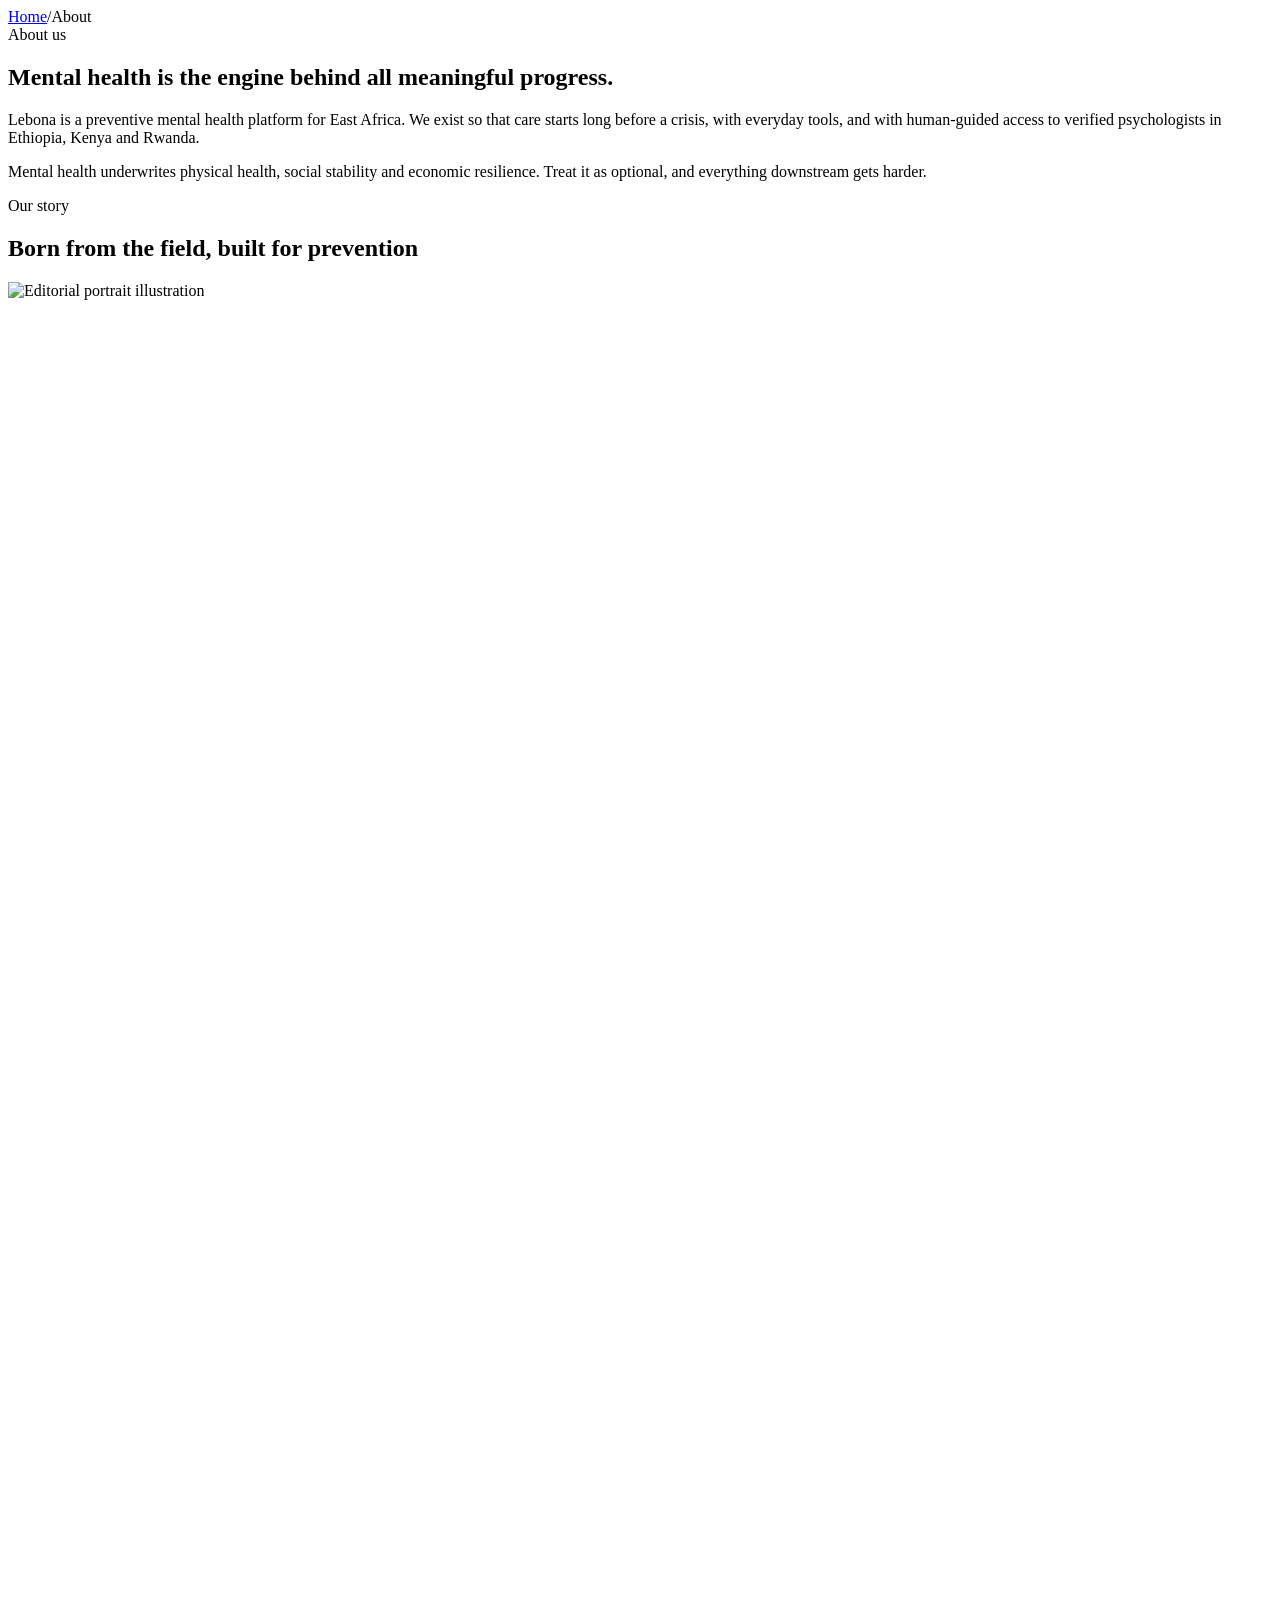
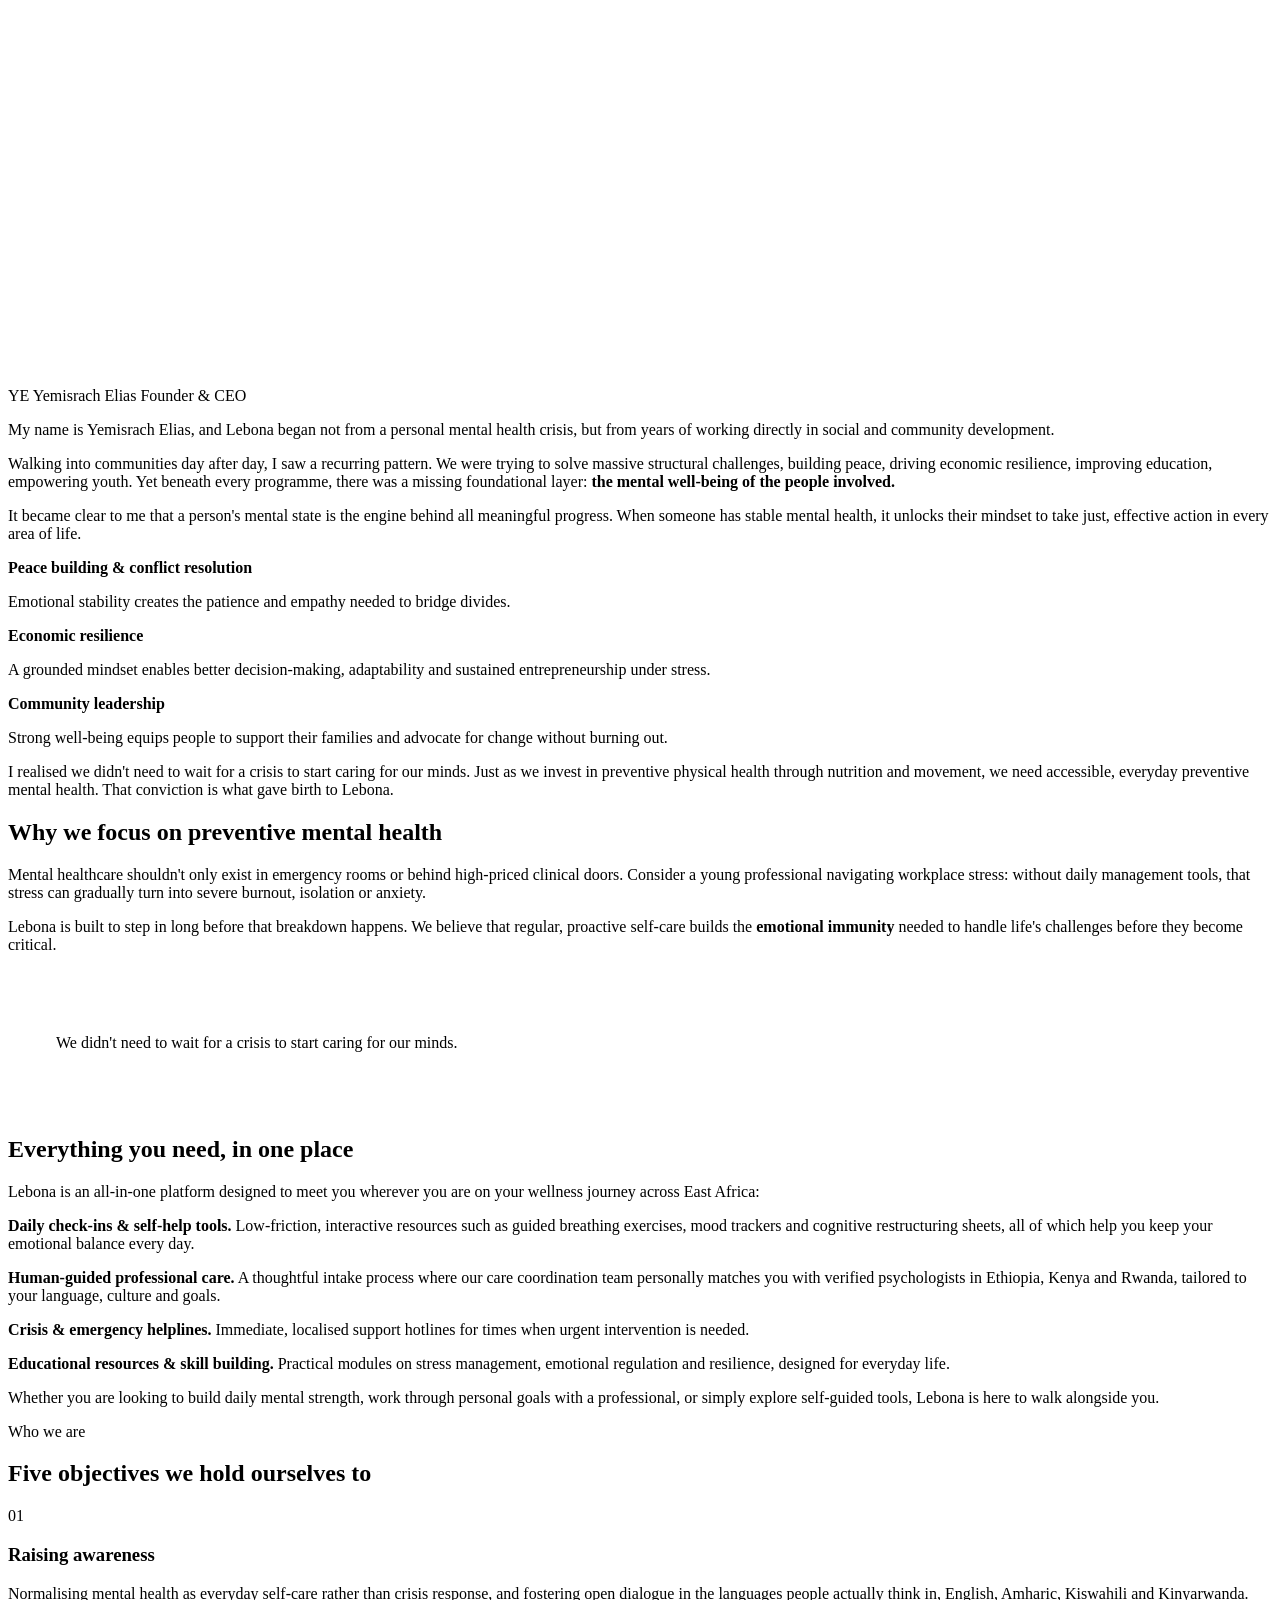
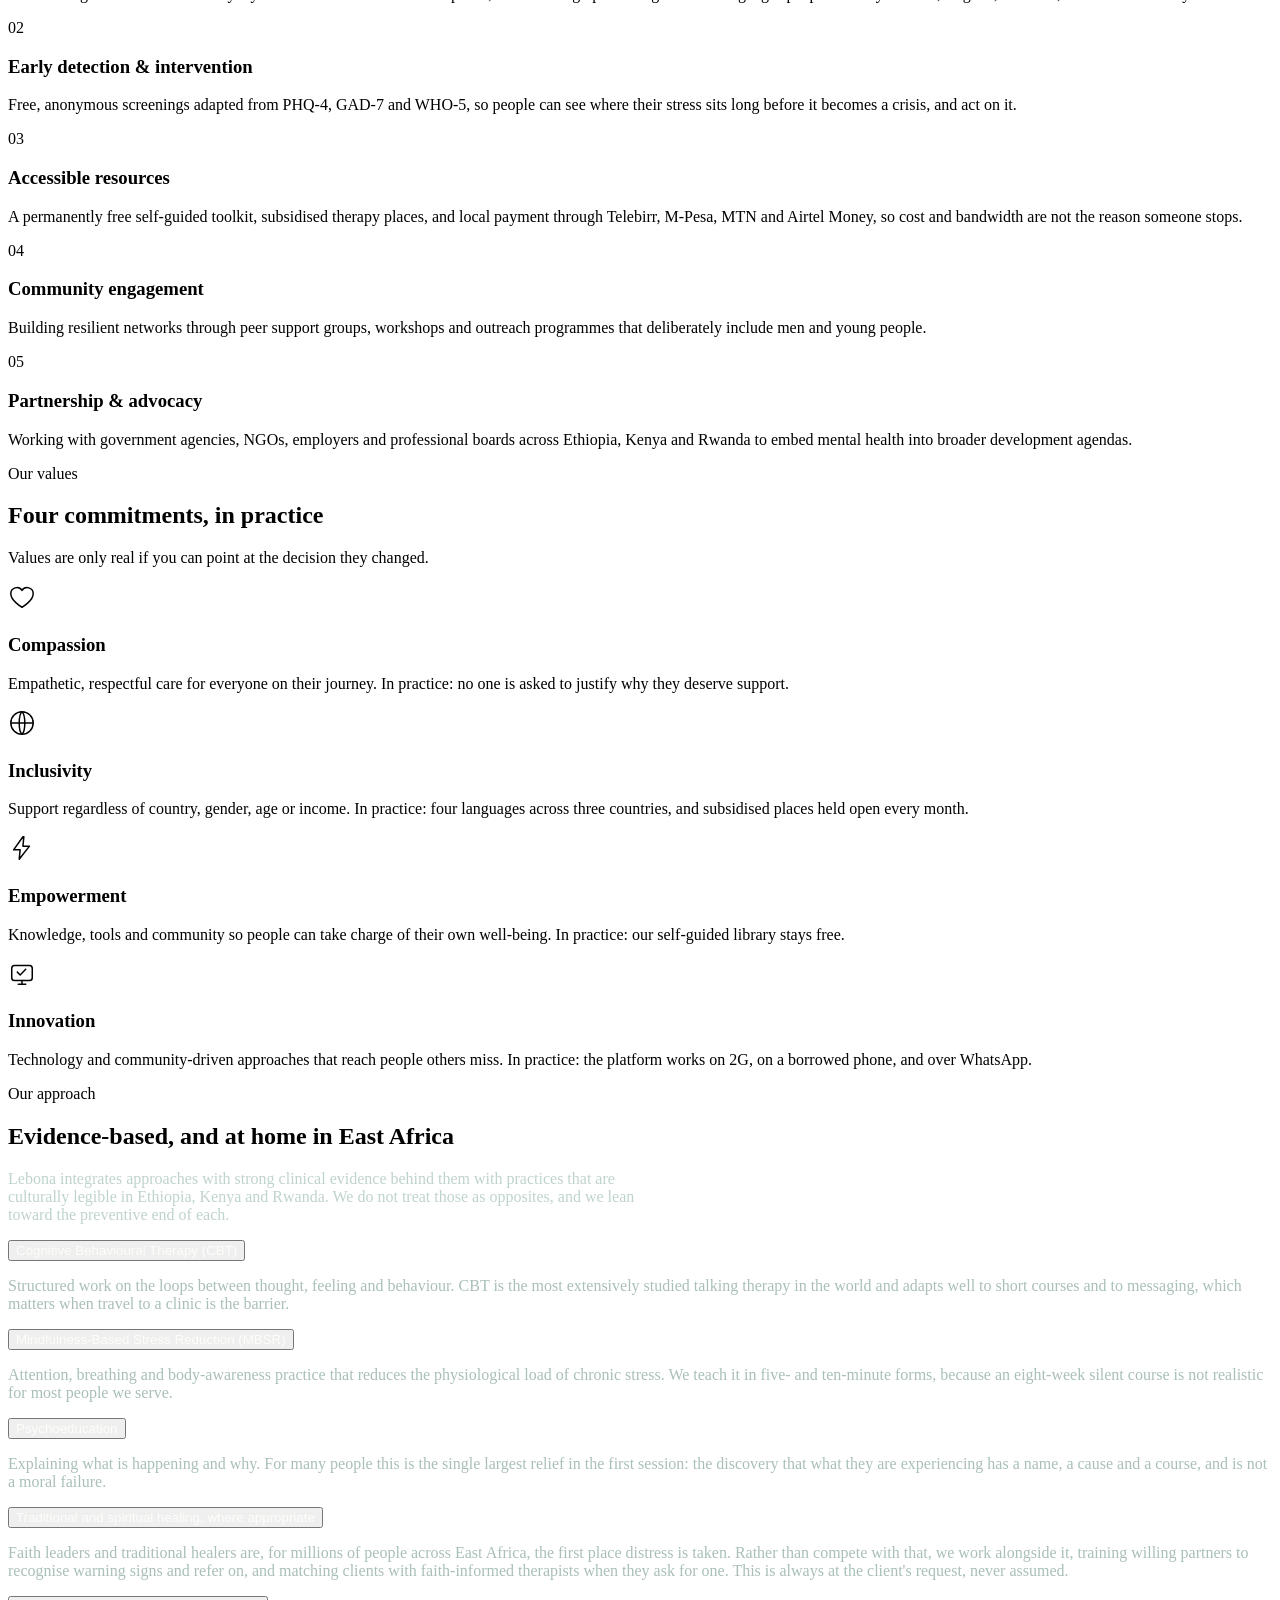
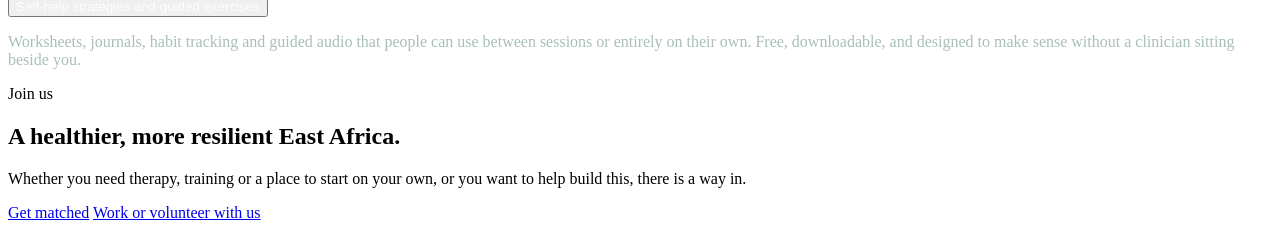
==== about.html @ 2860cfcf "upload" ====
<!doctype html>
<html lang="en">
<head>
<meta charset="utf-8">
<meta name="viewport" content="width=device-width, initial-scale=1">
<meta name="theme-color" content="#143C34">
<link rel="preconnect" href="https://fonts.googleapis.com">
<link rel="preconnect" href="https://fonts.gstatic.com" crossorigin>
<link rel="stylesheet" href="https://fonts.googleapis.com/css2?family=Plus+Jakarta+Sans:wght@400;500;600;700;800&family=Inter:wght@300..700&family=IBM+Plex+Mono:wght@400;500&family=Noto+Sans+Ethiopic:wght@400;500;700&display=swap">
<link rel="stylesheet" href="assets/css/lebona.css">
<script>document.documentElement.className="js";</script>
<link rel="icon" href="data:image/svg+xml,%3Csvg xmlns='http://www.w3.org/2000/svg' viewBox='0 0 32 32'%3E%3Crect width='32' height='32' rx='7' fill='%23FBF7F0'/%3E%3Cpath d='M27 16a11 11 0 1 1-11-11' stroke='%23143C34' stroke-width='2.6' stroke-linecap='round' fill='none'/%3E%3Cpath d='M21.5 16A5.5 5.5 0 1 0 16 21.5' stroke='%23BC5E3B' stroke-width='2.6' stroke-linecap='round' fill='none'/%3E%3C/svg%3E">
<title>About Lebona, Who we are and why we exist</title>
<meta name="description" content="Lebona was founded by Yemisrach Elias to make preventive mental health accessible across Ethiopia, Kenya and Rwanda. Read the founder's story, our values and our approach.">
</head>
<body>
<div data-site-header></div>

<main id="main">

  <section class="page-head">
    <div class="wrap wrap--wide">
      <nav class="crumbs" aria-label="Breadcrumb"><a href="index.html">Home</a><span>/</span><span>About</span></nav>
      <div class="split">
        <div>
          <span class="label" data-reveal>About us</span>
          <h1 class="h1 mt-5" data-reveal>Mental health is the engine behind all meaningful progress.</h1>
        </div>
        <div>
          <p class="lede" data-reveal>Lebona is a preventive mental health platform for East Africa.
            We exist so that care starts long before a crisis, with everyday tools, and with
            human-guided access to verified psychologists in Ethiopia, Kenya and Rwanda.</p>
          <p class="mt-5 muted" data-reveal>Mental health underwrites physical health, social
            stability and economic resilience. Treat it as optional, and everything downstream
            gets harder.</p>
        </div>
      </div>
    </div>
  </section>

  <!-- Founder -->
  <section class="section" id="founder">
    <div class="wrap wrap--wide">
      <div class="split">
        <div class="split__aside">
          <span class="label label--accent" data-reveal>Our story</span>
          <h2 class="h3 mt-5" data-reveal>Born from the field, built for prevention</h2>
          <div class="mt-6" data-reveal style="aspect-ratio:3/4;border-radius:var(--r-lg);overflow:hidden">
            <img src="assets/img/portrait.svg" alt="Editorial portrait illustration" style="width:100%;height:100%;object-fit:cover">
          </div>
          <div class="byline mt-5" data-reveal style="margin-top:1.25rem">
            <span class="byline__avatar">YE</span>
            <span>
              <span class="byline__name">Yemisrach Elias</span>
              <span class="byline__meta">Founder &amp; CEO</span>
            </span>
          </div>
        </div>
        <div class="prose">
          <p data-reveal>My name is Yemisrach Elias, and Lebona began not from a personal mental
            health crisis, but from years of working directly in social and community development.</p>
          <p data-reveal>Walking into communities day after day, I saw a recurring pattern. We were
            trying to solve massive structural challenges, building peace, driving economic
            resilience, improving education, empowering youth. Yet beneath every programme, there
            was a missing foundational layer: <strong>the mental well-being of the people involved.</strong></p>
          <p data-reveal>It became clear to me that a person's mental state is the engine behind all
            meaningful progress. When someone has stable mental health, it unlocks their mindset to
            take just, effective action in every area of life.</p>

          <div class="grid cols-3 mt-7" style="gap:1rem">
            <div class="card" data-reveal>
              <h3 style="font-size:var(--t-base)">Peace building &amp; conflict resolution</h3>
              <p class="mt-2" style="font-size:var(--t-sm)">Emotional stability creates the patience
                and empathy needed to bridge divides.</p>
            </div>
            <div class="card" data-reveal>
              <h3 style="font-size:var(--t-base)">Economic resilience</h3>
              <p class="mt-2" style="font-size:var(--t-sm)">A grounded mindset enables better
                decision-making, adaptability and sustained entrepreneurship under stress.</p>
            </div>
            <div class="card" data-reveal>
              <h3 style="font-size:var(--t-base)">Community leadership</h3>
              <p class="mt-2" style="font-size:var(--t-sm)">Strong well-being equips people to
                support their families and advocate for change without burning out.</p>
            </div>
          </div>

          <p class="mt-7" data-reveal>I realised we didn't need to wait for a crisis to start caring
            for our minds. Just as we invest in preventive physical health through nutrition and
            movement, we need accessible, everyday preventive mental health. That conviction is what
            gave birth to Lebona.</p>

          <h2 data-reveal>Why we focus on preventive mental health</h2>
          <p data-reveal>Mental healthcare shouldn't only exist in emergency rooms or behind
            high-priced clinical doors. Consider a young professional navigating workplace stress:
            without daily management tools, that stress can gradually turn into severe burnout,
            isolation or anxiety.</p>
          <p data-reveal>Lebona is built to step in long before that breakdown happens. We believe
            that regular, proactive self-care builds the <strong>emotional immunity</strong> needed
            to handle life's challenges before they become critical.</p>

          <div class="band grain mt-8" data-reveal style="padding:clamp(2rem,4vw,3rem)">
            <div class="band__glow" aria-hidden="true"></div>
            <p class="quote" style="position:relative;font-size:var(--t-xl);color:var(--sand-50)">
              We didn't need to wait for a crisis to start caring for our minds.</p>
          </div>

          <h2 data-reveal>Everything you need, in one place</h2>
          <p data-reveal>Lebona is an all-in-one platform designed to meet you wherever you are on
            your wellness journey across East Africa:</p>
          <p data-reveal><strong>Daily check-ins &amp; self-help tools.</strong> Low-friction,
            interactive resources such as guided breathing exercises, mood trackers and cognitive
            restructuring sheets, all of which help you keep your emotional balance every day.</p>
          <p data-reveal><strong>Human-guided professional care.</strong> A thoughtful intake process
            where our care coordination team personally matches you with verified psychologists in
            Ethiopia, Kenya and Rwanda, tailored to your language, culture and goals.</p>
          <p data-reveal><strong>Crisis &amp; emergency helplines.</strong> Immediate, localised
            support hotlines for times when urgent intervention is needed.</p>
          <p data-reveal><strong>Educational resources &amp; skill building.</strong> Practical
            modules on stress management, emotional regulation and resilience, designed for
            everyday life.</p>
          <p data-reveal>Whether you are looking to build daily mental strength, work through
            personal goals with a professional, or simply explore self-guided tools, Lebona is here
            to walk alongside you.</p>
        </div>
      </div>
    </div>
  </section>

  <!-- Objectives -->
  <section class="section on-sand">
    <div class="wrap wrap--wide">
      <div class="section-head" data-reveal>
        <span class="label">Who we are</span>
        <h2 class="h2 mt-5">Five objectives we hold ourselves to</h2>
      </div>
      <div class="ledger mt-8">
        <article class="ledger__row" data-reveal>
          <span class="num">01</span><div><h3>Raising awareness</h3></div>
          <div><p>Normalising mental health as everyday self-care rather than crisis response,
            and fostering open dialogue in the languages people actually think in, English,
            Amharic, Kiswahili and Kinyarwanda.</p></div>
        </article>
        <article class="ledger__row" data-reveal>
          <span class="num">02</span><div><h3>Early detection &amp; intervention</h3></div>
          <div><p>Free, anonymous screenings adapted from PHQ-4, GAD-7 and WHO-5, so people can
            see where their stress sits long before it becomes a crisis, and act on it.</p></div>
        </article>
        <article class="ledger__row" data-reveal>
          <span class="num">03</span><div><h3>Accessible resources</h3></div>
          <div><p>A permanently free self-guided toolkit, subsidised therapy places, and local
            payment through Telebirr, M-Pesa, MTN and Airtel Money, so cost and bandwidth are
            not the reason someone stops.</p></div>
        </article>
        <article class="ledger__row" data-reveal>
          <span class="num">04</span><div><h3>Community engagement</h3></div>
          <div><p>Building resilient networks through peer support groups, workshops and outreach
            programmes that deliberately include men and young people.</p></div>
        </article>
        <article class="ledger__row" data-reveal>
          <span class="num">05</span><div><h3>Partnership &amp; advocacy</h3></div>
          <div><p>Working with government agencies, NGOs, employers and professional boards across
            Ethiopia, Kenya and Rwanda to embed mental health into broader development agendas.</p></div>
        </article>
      </div>
    </div>
  </section>

  <!-- Values -->
  <section class="section">
    <div class="wrap wrap--wide">
      <div class="section-head" data-reveal>
        <span class="label label--accent">Our values</span>
        <h2 class="h2 mt-5">Four commitments, in practice</h2>
        <p class="lede">Values are only real if you can point at the decision they changed.</p>
      </div>
      <div class="grid cols-4 mt-8">
        <div class="card" data-reveal>
          <div class="card__icon"><svg width="28" height="28" viewBox="0 0 30 30" fill="none"><path d="M15 26S3 19 3 11.5A6.5 6.5 0 0 1 15 8a6.5 6.5 0 0 1 12 3.5C27 19 15 26 15 26Z" stroke="currentColor" stroke-width="1.6" stroke-linejoin="round"/></svg></div>
          <h3>Compassion</h3>
          <p>Empathetic, respectful care for everyone on their journey. In practice: no one is
            asked to justify why they deserve support.</p>
        </div>
        <div class="card" data-reveal>
          <div class="card__icon"><svg width="28" height="28" viewBox="0 0 30 30" fill="none"><circle cx="15" cy="15" r="12" stroke="currentColor" stroke-width="1.6"/><path d="M3 15h24M15 3c4 3.4 4 20.6 0 24M15 3c-4 3.4-4 20.6 0 24" stroke="currentColor" stroke-width="1.6"/></svg></div>
          <h3>Inclusivity</h3>
          <p>Support regardless of country, gender, age or income. In practice: four languages
            across three countries, and subsidised places held open every month.</p>
        </div>
        <div class="card" data-reveal>
          <div class="card__icon"><svg width="28" height="28" viewBox="0 0 30 30" fill="none"><path d="M16 3 6 17h7l-1 10 11-14h-7l1-10Z" stroke="currentColor" stroke-width="1.6" stroke-linejoin="round"/></svg></div>
          <h3>Empowerment</h3>
          <p>Knowledge, tools and community so people can take charge of their own well-being.
            In practice: our self-guided library stays free.</p>
        </div>
        <div class="card" data-reveal>
          <div class="card__icon"><svg width="28" height="28" viewBox="0 0 30 30" fill="none"><rect x="4" y="6" width="22" height="16" rx="3" stroke="currentColor" stroke-width="1.6"/><path d="M11 26h8M15 22v4M10 13l3 3 6-6" stroke="currentColor" stroke-width="1.6" stroke-linecap="round" stroke-linejoin="round"/></svg></div>
          <h3>Innovation</h3>
          <p>Technology and community-driven approaches that reach people others miss.
            In practice: the platform works on 2G, on a borrowed phone, and over WhatsApp.</p>
        </div>
      </div>
    </div>
  </section>

  <!-- Approach -->
  <section class="section on-dark grain relative" id="approach">
    <div class="wrap wrap--wide">
      <div class="split">
        <div class="split__aside">
          <span class="label label--light" data-reveal>Our approach</span>
          <h2 class="h2 mt-5" data-reveal>Evidence-based, and at home in East Africa</h2>
        </div>
        <div>
          <p class="lede" data-reveal style="color:#BFD3CD;max-width:40rem">
            Lebona integrates approaches with strong clinical evidence behind them with practices
            that are culturally legible in Ethiopia, Kenya and Rwanda. We do not treat those as
            opposites, and we lean toward the preventive end of each.
          </p>
          <div class="accordion mt-8" data-accordion-exclusive style="border-color:rgba(255,253,249,.13)">
            <div class="acc__item is-open" style="border-color:rgba(255,253,249,.13)">
              <button class="acc__trigger" type="button" aria-expanded="true" style="color:#FFFDF9">Cognitive Behavioural Therapy (CBT)<span class="acc__sign" aria-hidden="true"></span></button>
              <div class="acc__panel"><div><p style="color:#A9BFB8">Structured work on the loops between thought, feeling and behaviour. CBT is the most extensively studied talking therapy in the world and adapts well to short courses and to messaging, which matters when travel to a clinic is the barrier.</p></div></div>
            </div>
            <div class="acc__item" style="border-color:rgba(255,253,249,.13)">
              <button class="acc__trigger" type="button" aria-expanded="false" style="color:#FFFDF9">Mindfulness-Based Stress Reduction (MBSR)<span class="acc__sign" aria-hidden="true"></span></button>
              <div class="acc__panel"><div><p style="color:#A9BFB8">Attention, breathing and body-awareness practice that reduces the physiological load of chronic stress. We teach it in five- and ten-minute forms, because an eight-week silent course is not realistic for most people we serve.</p></div></div>
            </div>
            <div class="acc__item" style="border-color:rgba(255,253,249,.13)">
              <button class="acc__trigger" type="button" aria-expanded="false" style="color:#FFFDF9">Psychoeducation<span class="acc__sign" aria-hidden="true"></span></button>
              <div class="acc__panel"><div><p style="color:#A9BFB8">Explaining what is happening and why. For many people this is the single largest relief in the first session: the discovery that what they are experiencing has a name, a cause and a course, and is not a moral failure.</p></div></div>
            </div>
            <div class="acc__item" style="border-color:rgba(255,253,249,.13)">
              <button class="acc__trigger" type="button" aria-expanded="false" style="color:#FFFDF9">Traditional and spiritual healing, where appropriate<span class="acc__sign" aria-hidden="true"></span></button>
              <div class="acc__panel"><div><p style="color:#A9BFB8">Faith leaders and traditional healers are, for millions of people across East Africa, the first place distress is taken. Rather than compete with that, we work alongside it, training willing partners to recognise warning signs and refer on, and matching clients with faith-informed therapists when they ask for one. This is always at the client's request, never assumed.</p></div></div>
            </div>
            <div class="acc__item" style="border-color:rgba(255,253,249,.13)">
              <button class="acc__trigger" type="button" aria-expanded="false" style="color:#FFFDF9">Self-help strategies and guided exercises<span class="acc__sign" aria-hidden="true"></span></button>
              <div class="acc__panel"><div><p style="color:#A9BFB8">Worksheets, journals, habit tracking and guided audio that people can use between sessions or entirely on their own. Free, downloadable, and designed to make sense without a clinician sitting beside you.</p></div></div>
            </div>
          </div>
        </div>
      </div>
    </div>
  </section>

  <section class="cta-band grain" data-reveal>
    <div class="wrap wrap--wide">
      <div class="cta-band__inner">
            <span class="label label--accent">Join us</span>
            <h2 class="h1 mt-5">A healthier, more resilient East Africa.</h2>
            <p class="lede mt-5">Whether you need therapy, training or a place
              to start on your own, or you want to help build this, there is a way in.</p>
            <div class="flex gap-4 mt-7 wrap-flex">
              <a class="btn btn--accent btn--lg" href="match.html">Get matched</a>
              <a class="btn btn--ghost btn--lg" href="careers.html">Work or volunteer with us</a>
            </div>
        </div>
    </div>
  </section>

</main>

<div data-site-footer></div>
<script src="assets/js/layout.js"></script>
<script src="assets/js/site.js"></script>
</body>
</html>
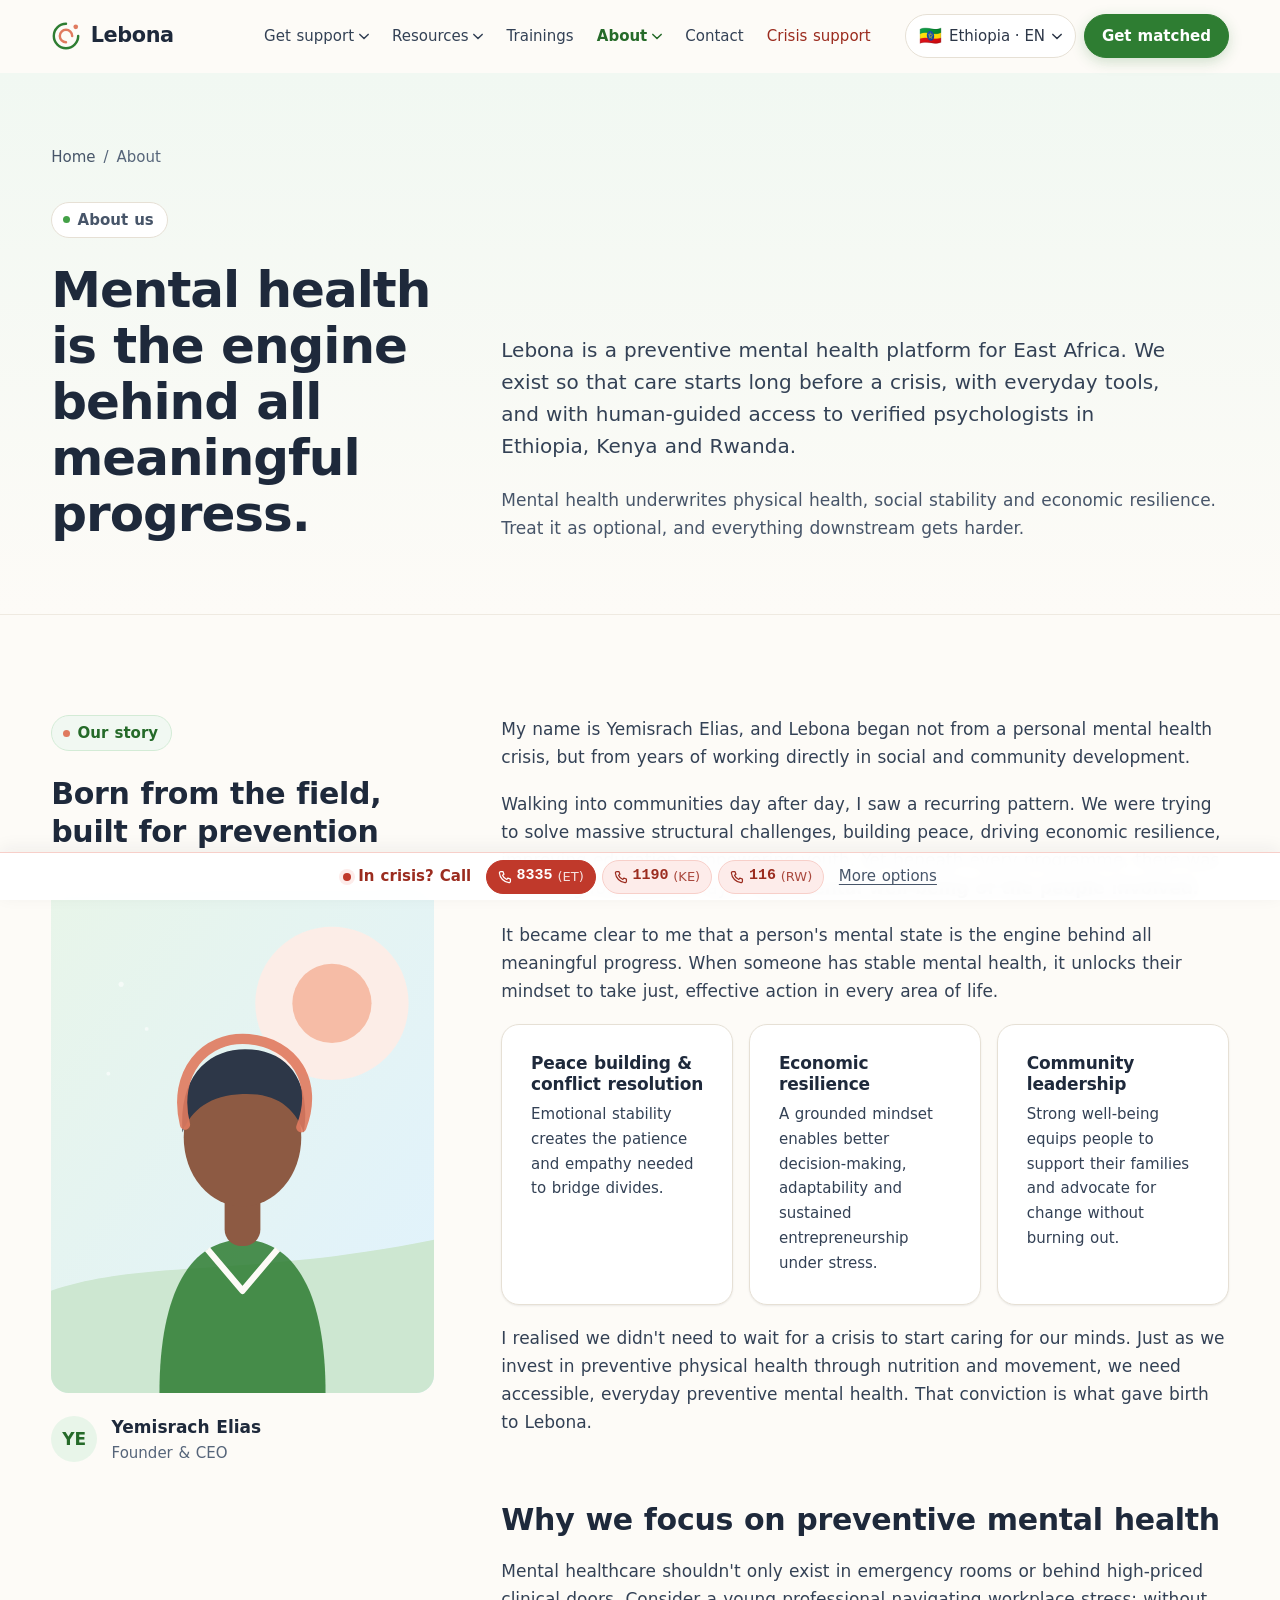
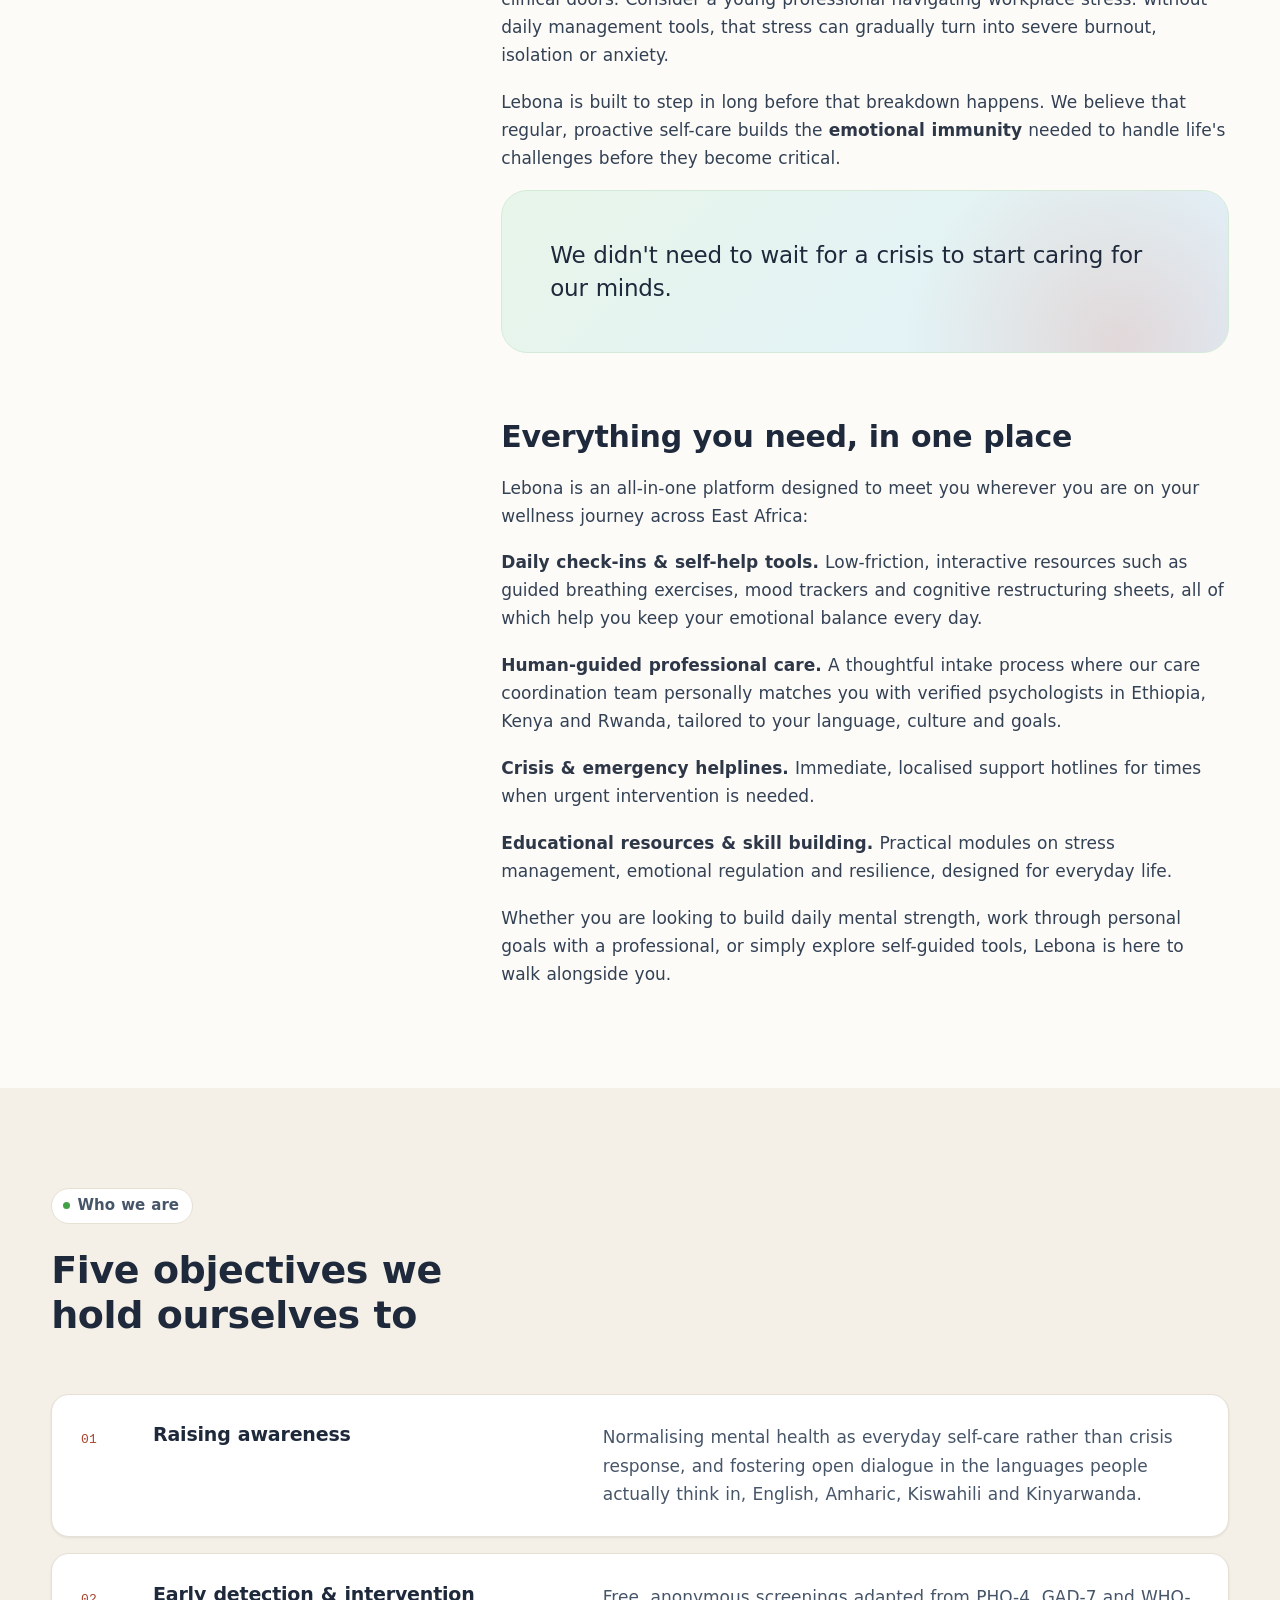
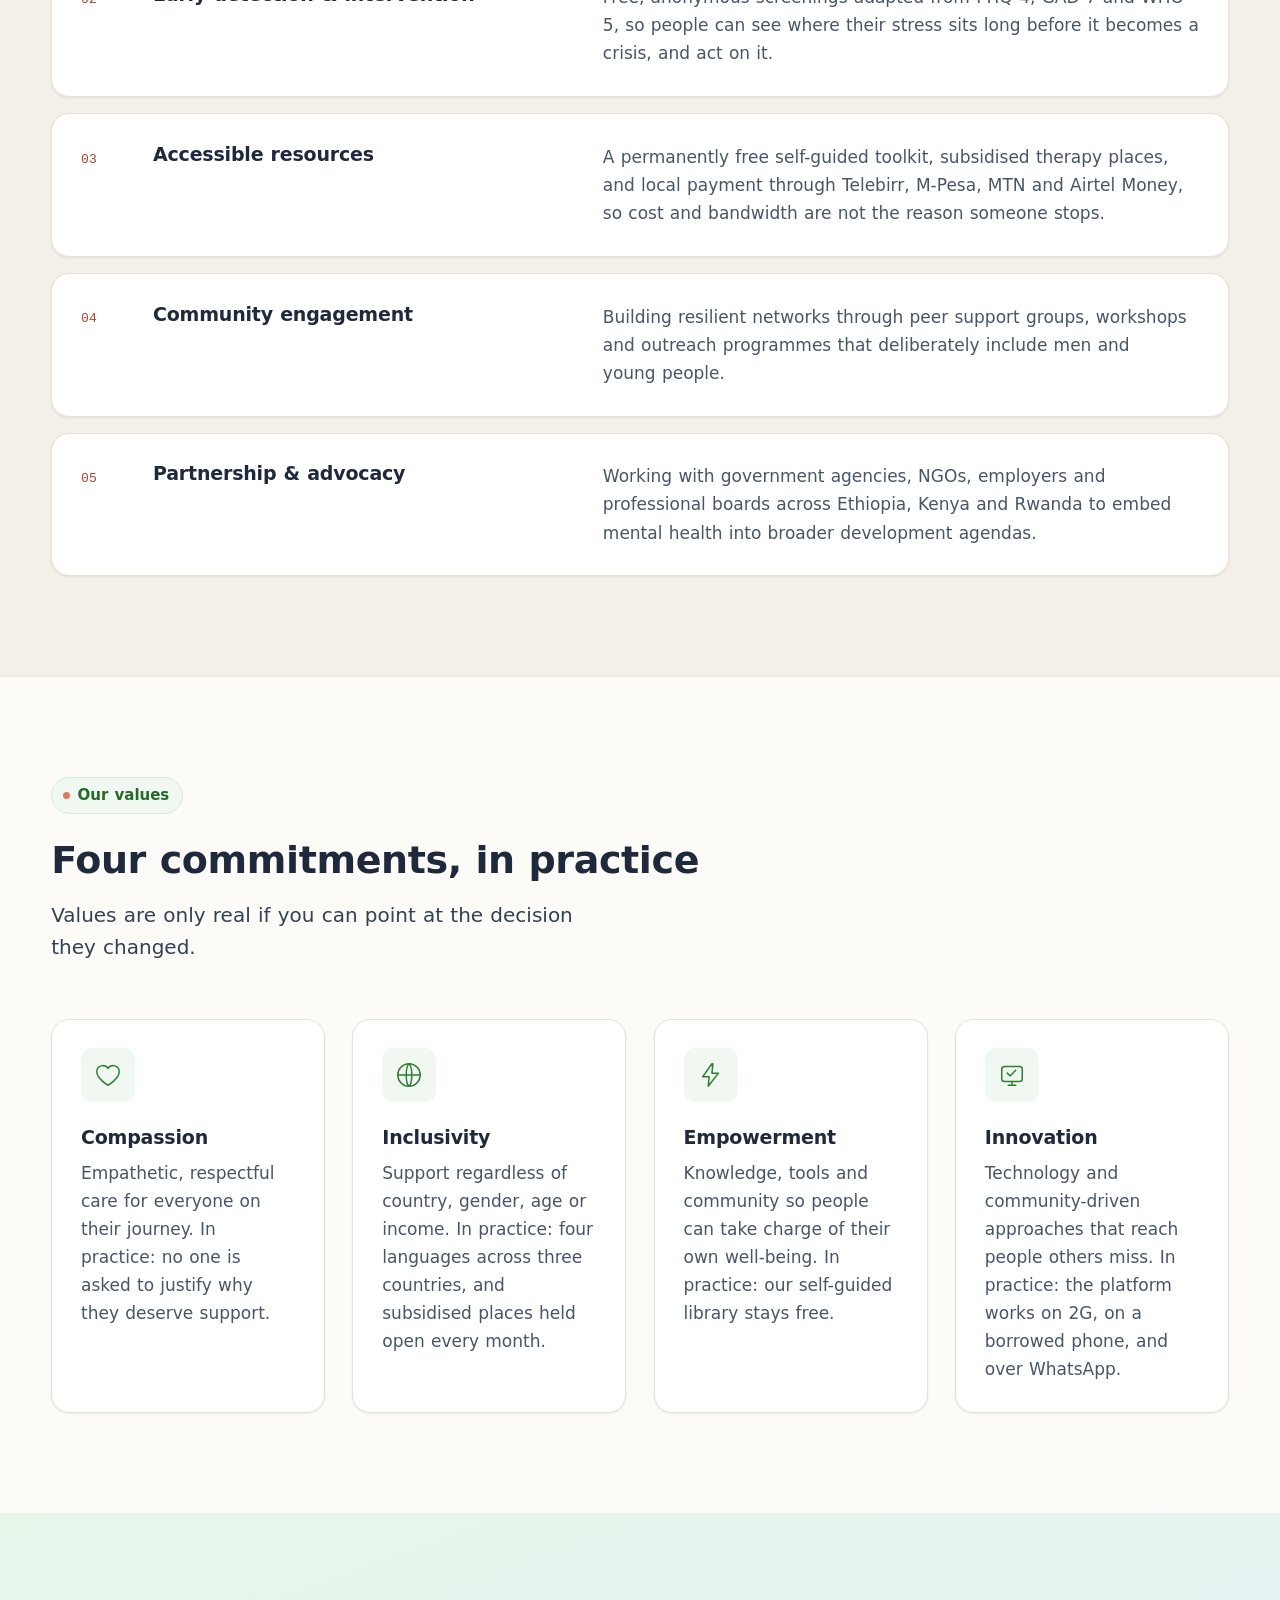
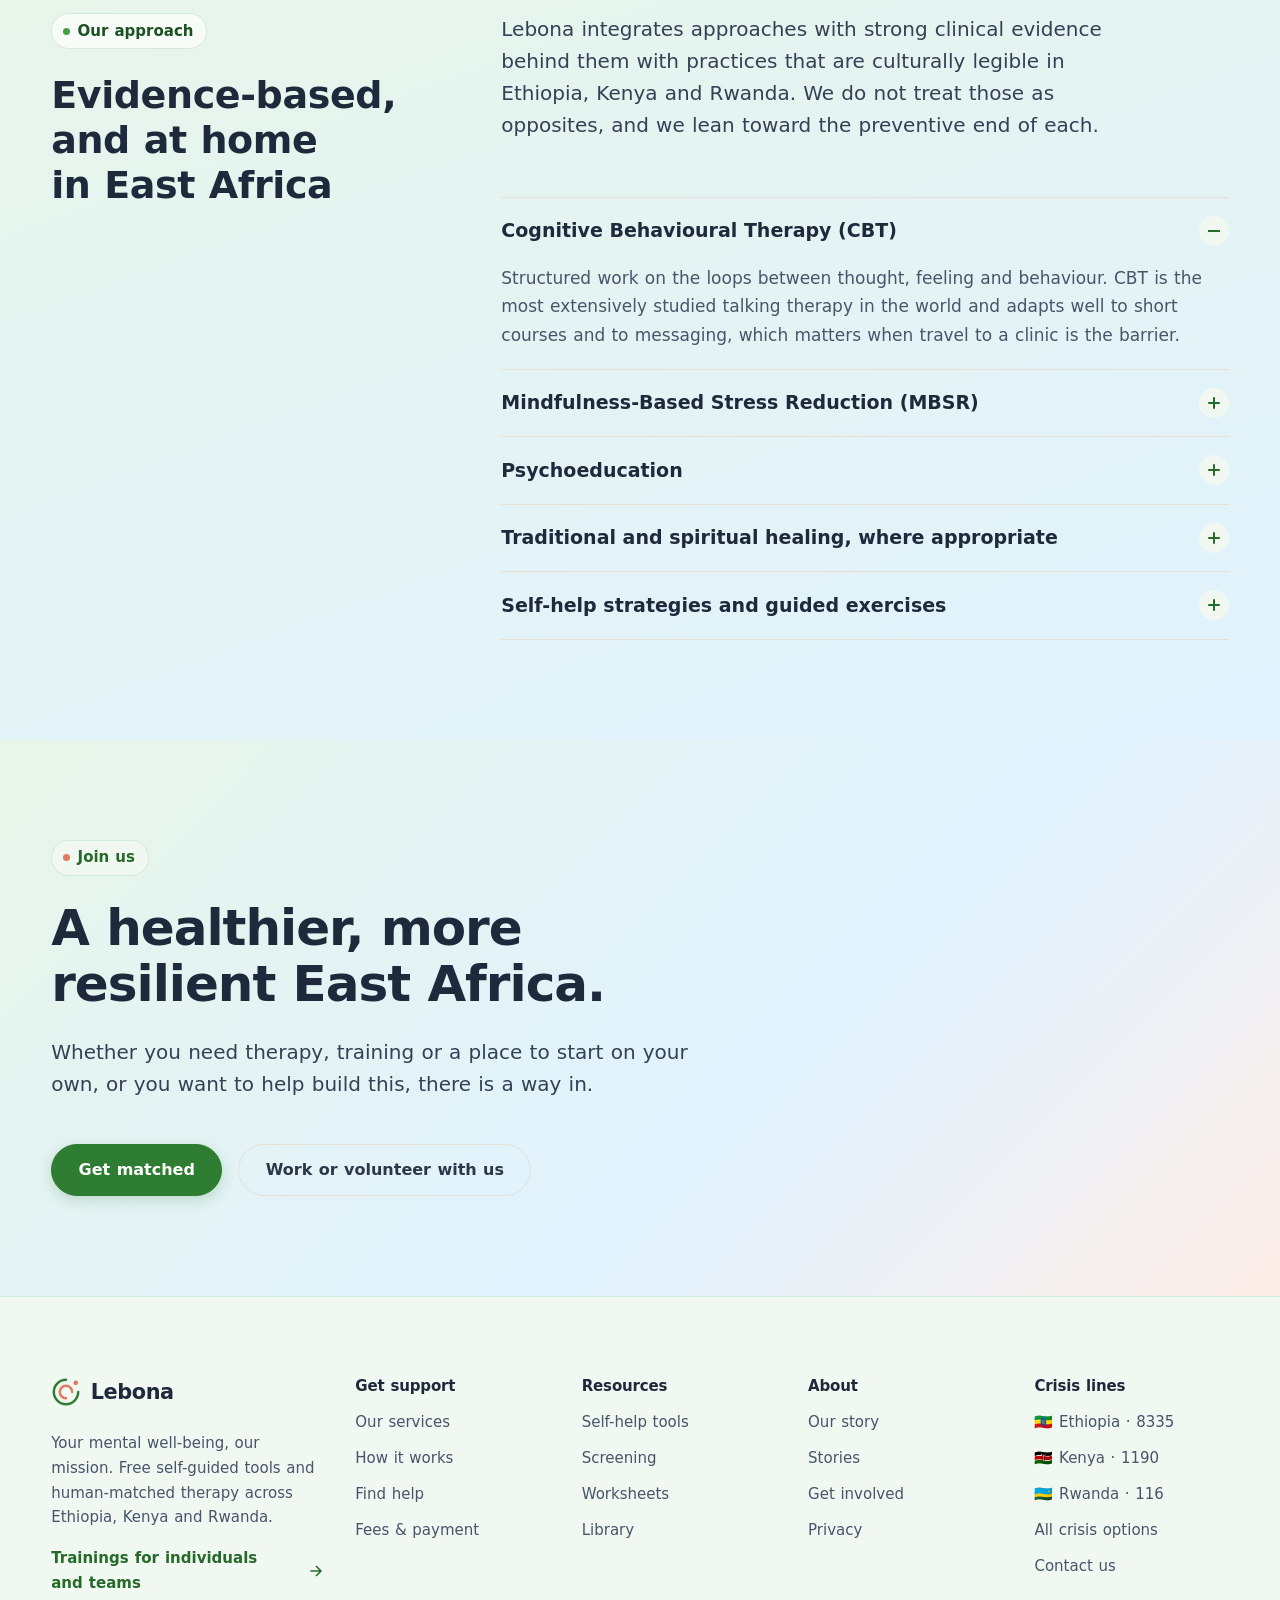
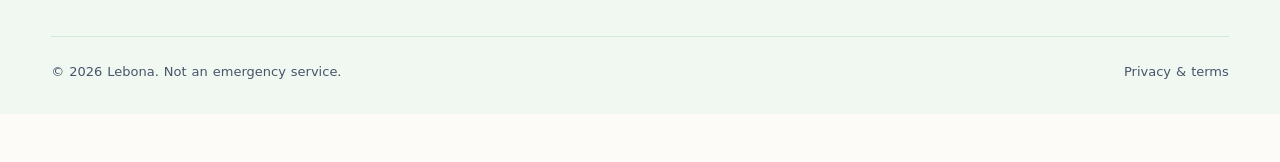
==== commit 448b00ef: "Apply 24 Sept design review and restore missing site assets The assets/ folder (CSS, JS, images) was" ====
--- a/about.html
+++ b/about.html
@@ -3,13 +3,13 @@
 <head>
 <meta charset="utf-8">
 <meta name="viewport" content="width=device-width, initial-scale=1">
-<meta name="theme-color" content="#143C34">
+<meta name="theme-color" content="#FDFBF7">
 <link rel="preconnect" href="https://fonts.googleapis.com">
 <link rel="preconnect" href="https://fonts.gstatic.com" crossorigin>
 <link rel="stylesheet" href="https://fonts.googleapis.com/css2?family=Plus+Jakarta+Sans:wght@400;500;600;700;800&family=Inter:wght@300..700&family=IBM+Plex+Mono:wght@400;500&family=Noto+Sans+Ethiopic:wght@400;500;700&display=swap">
 <link rel="stylesheet" href="assets/css/lebona.css">
 <script>document.documentElement.className="js";</script>
-<link rel="icon" href="data:image/svg+xml,%3Csvg xmlns='http://www.w3.org/2000/svg' viewBox='0 0 32 32'%3E%3Crect width='32' height='32' rx='7' fill='%23FBF7F0'/%3E%3Cpath d='M27 16a11 11 0 1 1-11-11' stroke='%23143C34' stroke-width='2.6' stroke-linecap='round' fill='none'/%3E%3Cpath d='M21.5 16A5.5 5.5 0 1 0 16 21.5' stroke='%23BC5E3B' stroke-width='2.6' stroke-linecap='round' fill='none'/%3E%3C/svg%3E">
+<link rel="icon" href="data:image/svg+xml,%3Csvg xmlns='http://www.w3.org/2000/svg' viewBox='0 0 32 32'%3E%3Crect width='32' height='32' rx='7' fill='%23E8F5E9'/%3E%3Cpath d='M27 16a11 11 0 1 1-11-11' stroke='%232E7D32' stroke-width='2.6' stroke-linecap='round' fill='none'/%3E%3Cpath d='M21.5 16A5.5 5.5 0 1 0 16 21.5' stroke='%23E07A5F' stroke-width='2.6' stroke-linecap='round' fill='none'/%3E%3C/svg%3E">
 <title>About Lebona, Who we are and why we exist</title>
 <meta name="description" content="Lebona was founded by Yemisrach Elias to make preventive mental health accessible across Ethiopia, Kenya and Rwanda. Read the founder's story, our values and our approach.">
 </head>
@@ -101,7 +101,7 @@
 
           <div class="band grain mt-8" data-reveal style="padding:clamp(2rem,4vw,3rem)">
             <div class="band__glow" aria-hidden="true"></div>
-            <p class="quote" style="position:relative;font-size:var(--t-xl);color:var(--sand-50)">
+            <p class="quote" style="position:relative;font-size:var(--t-xl)">
               We didn't need to wait for a crisis to start caring for our minds.</p>
           </div>
 
@@ -212,31 +212,31 @@
           <h2 class="h2 mt-5" data-reveal>Evidence-based, and at home in East Africa</h2>
         </div>
         <div>
-          <p class="lede" data-reveal style="color:#BFD3CD;max-width:40rem">
+          <p class="lede" data-reveal style="max-width:40rem">
             Lebona integrates approaches with strong clinical evidence behind them with practices
             that are culturally legible in Ethiopia, Kenya and Rwanda. We do not treat those as
             opposites, and we lean toward the preventive end of each.
           </p>
-          <div class="accordion mt-8" data-accordion-exclusive style="border-color:rgba(255,253,249,.13)">
-            <div class="acc__item is-open" style="border-color:rgba(255,253,249,.13)">
-              <button class="acc__trigger" type="button" aria-expanded="true" style="color:#FFFDF9">Cognitive Behavioural Therapy (CBT)<span class="acc__sign" aria-hidden="true"></span></button>
-              <div class="acc__panel"><div><p style="color:#A9BFB8">Structured work on the loops between thought, feeling and behaviour. CBT is the most extensively studied talking therapy in the world and adapts well to short courses and to messaging, which matters when travel to a clinic is the barrier.</p></div></div>
-            </div>
-            <div class="acc__item" style="border-color:rgba(255,253,249,.13)">
-              <button class="acc__trigger" type="button" aria-expanded="false" style="color:#FFFDF9">Mindfulness-Based Stress Reduction (MBSR)<span class="acc__sign" aria-hidden="true"></span></button>
-              <div class="acc__panel"><div><p style="color:#A9BFB8">Attention, breathing and body-awareness practice that reduces the physiological load of chronic stress. We teach it in five- and ten-minute forms, because an eight-week silent course is not realistic for most people we serve.</p></div></div>
-            </div>
-            <div class="acc__item" style="border-color:rgba(255,253,249,.13)">
-              <button class="acc__trigger" type="button" aria-expanded="false" style="color:#FFFDF9">Psychoeducation<span class="acc__sign" aria-hidden="true"></span></button>
-              <div class="acc__panel"><div><p style="color:#A9BFB8">Explaining what is happening and why. For many people this is the single largest relief in the first session: the discovery that what they are experiencing has a name, a cause and a course, and is not a moral failure.</p></div></div>
-            </div>
-            <div class="acc__item" style="border-color:rgba(255,253,249,.13)">
-              <button class="acc__trigger" type="button" aria-expanded="false" style="color:#FFFDF9">Traditional and spiritual healing, where appropriate<span class="acc__sign" aria-hidden="true"></span></button>
-              <div class="acc__panel"><div><p style="color:#A9BFB8">Faith leaders and traditional healers are, for millions of people across East Africa, the first place distress is taken. Rather than compete with that, we work alongside it, training willing partners to recognise warning signs and refer on, and matching clients with faith-informed therapists when they ask for one. This is always at the client's request, never assumed.</p></div></div>
-            </div>
-            <div class="acc__item" style="border-color:rgba(255,253,249,.13)">
-              <button class="acc__trigger" type="button" aria-expanded="false" style="color:#FFFDF9">Self-help strategies and guided exercises<span class="acc__sign" aria-hidden="true"></span></button>
-              <div class="acc__panel"><div><p style="color:#A9BFB8">Worksheets, journals, habit tracking and guided audio that people can use between sessions or entirely on their own. Free, downloadable, and designed to make sense without a clinician sitting beside you.</p></div></div>
+          <div class="accordion mt-8" data-accordion-exclusive>
+            <div class="acc__item is-open">
+              <button class="acc__trigger" type="button" aria-expanded="true">Cognitive Behavioural Therapy (CBT)<span class="acc__sign" aria-hidden="true"></span></button>
+              <div class="acc__panel"><div><p>Structured work on the loops between thought, feeling and behaviour. CBT is the most extensively studied talking therapy in the world and adapts well to short courses and to messaging, which matters when travel to a clinic is the barrier.</p></div></div>
+            </div>
+            <div class="acc__item">
+              <button class="acc__trigger" type="button" aria-expanded="false">Mindfulness-Based Stress Reduction (MBSR)<span class="acc__sign" aria-hidden="true"></span></button>
+              <div class="acc__panel"><div><p>Attention, breathing and body-awareness practice that reduces the physiological load of chronic stress. We teach it in five- and ten-minute forms, because an eight-week silent course is not realistic for most people we serve.</p></div></div>
+            </div>
+            <div class="acc__item">
+              <button class="acc__trigger" type="button" aria-expanded="false">Psychoeducation<span class="acc__sign" aria-hidden="true"></span></button>
+              <div class="acc__panel"><div><p>Explaining what is happening and why. For many people this is the single largest relief in the first session: the discovery that what they are experiencing has a name, a cause and a course, and is not a moral failure.</p></div></div>
+            </div>
+            <div class="acc__item">
+              <button class="acc__trigger" type="button" aria-expanded="false">Traditional and spiritual healing, where appropriate<span class="acc__sign" aria-hidden="true"></span></button>
+              <div class="acc__panel"><div><p>Faith leaders and traditional healers are, for millions of people across East Africa, the first place distress is taken. Rather than compete with that, we work alongside it, training willing partners to recognise warning signs and refer on, and matching clients with faith-informed therapists when they ask for one. This is always at the client's request, never assumed.</p></div></div>
+            </div>
+            <div class="acc__item">
+              <button class="acc__trigger" type="button" aria-expanded="false">Self-help strategies and guided exercises<span class="acc__sign" aria-hidden="true"></span></button>
+              <div class="acc__panel"><div><p>Worksheets, journals, habit tracking and guided audio that people can use between sessions or entirely on their own. Free, downloadable, and designed to make sense without a clinician sitting beside you.</p></div></div>
             </div>
           </div>
         </div>
--- a/assets/css/lebona.css
+++ b/assets/css/lebona.css
@@ -0,0 +1,901 @@
+/* ==========================================================================
+   Lebona design system
+   Calm, light palette: soft mint + warm cream + sky, slate ink, terracotta accent.
+   No dark sections, no italics, no ALL-CAPS labels.
+   ========================================================================== */
+
+:root {
+  /* Brand */
+  --green-50:  #F1F8F2;
+  --green-100: #E8F5E9;
+  --green-200: #D3EBD6;
+  --green-300: #A9D5AF;
+  --green-500: #43A047;
+  --green-600: #2E7D32;
+  --green-700: #256A29;
+  --green-800: #1B5220;
+
+  --sky-50:  #F0F9FF;
+  --sky-100: #E0F2FE;
+  --sky-200: #BAE6FD;
+  --sky-600: #0369A1;
+
+  --clay-100: #FCEDE7;
+  --clay-200: #F8D8CC;
+  --clay-300: #F0B9A8;
+  --clay-500: #E07A5F;   /* soft terracotta / peach, decorative */
+  --clay-600: #C85C40;
+  --clay-700: #A8452C;   /* terracotta for text: 5.3:1 on white */
+
+  --ochre-100: #FEF6E4;
+  --ochre-300: #F5D89A;
+  --ochre-700: #7A5008;
+
+  --sand-50:  #FDFBF7;   /* page background, warm cream */
+  --sand-100: #FAF7F1;
+  --sand-200: #F5F0E7;
+  --sand-300: #E9E1D2;
+
+  --ink-900: #1E293B;    /* dark slate, never pure black */
+  --ink-800: #2D3748;
+  --ink-700: #334155;
+  --ink-600: #475569;    /* muted text: 7.2:1 on cream */
+  --ink-500: #56657A;    /* faint text: 5.6:1 on cream, 5.9:1 on white */
+
+  --alert-100: #FDECEA;
+  --alert-200: #F7CFC9;
+  --alert-600: #C0392B;
+  --alert-700: #9B2C1F;
+
+  --white: #FFFFFF;
+  --line: #E6E0D5;
+  --line-soft: #EFEAE1;
+  --text: var(--ink-700);
+  --text-muted: var(--ink-600);
+  --text-faint: var(--ink-500);
+
+  /* Type */
+  --font-display: "Plus Jakarta Sans", "Noto Sans Ethiopic", system-ui, sans-serif;
+  --font-sans: "Inter", "Noto Sans Ethiopic", system-ui, -apple-system, "Segoe UI", sans-serif;
+  --font-mono: "IBM Plex Mono", ui-monospace, "SFMono-Regular", monospace;
+
+  --t-xs:   .8125rem;
+  --t-sm:   .9375rem;
+  --t-base: 1.0625rem;  /* 17px body on desktop */
+  --t-lg:   1.1875rem;
+  --t-xl:   1.4375rem;
+  --t-2xl:  clamp(1.5rem, 1.2rem + 1.2vw, 1.875rem);
+  --t-3xl:  clamp(1.75rem, 1.35rem + 1.7vw, 2.375rem);
+  --t-4xl:  clamp(2rem, 1.5rem + 2.3vw, 3.125rem);
+  --t-5xl:  clamp(2.125rem, 1.5rem + 3vw, 3.75rem);
+
+  /* Space */
+  --sp-1: .25rem; --sp-2: .5rem; --sp-3: .75rem; --sp-4: 1rem;
+  --sp-5: 1.5rem; --sp-6: 2rem;  --sp-7: 2.75rem; --sp-8: 3.5rem;
+  --section-y: clamp(3.5rem, 2rem + 6vw, 6.25rem);   /* 56px mobile → 100px desktop */
+  --gutter: max(16px, env(safe-area-inset-left), 4vw);
+
+  /* Shape */
+  --r-sm: 8px; --r-md: 12px; --r-lg: 18px; --r-xl: 26px; --r-pill: 999px;
+  --shadow-sm: 0 1px 2px rgba(30, 41, 59, .05), 0 1px 3px rgba(30, 41, 59, .04);
+  --shadow-md: 0 4px 14px rgba(30, 41, 59, .07), 0 1px 3px rgba(30, 41, 59, .05);
+  --shadow-lg: 0 18px 44px rgba(30, 41, 59, .10), 0 3px 8px rgba(30, 41, 59, .05);
+
+  --header-h: 72px;
+  --sos-h: 48px;
+  --ease: cubic-bezier(.22, .8, .3, 1);
+}
+
+@media (max-width: 640px) {
+  :root { --t-base: 1rem; --t-sm: .9375rem; --t-lg: 1.125rem; --header-h: 64px; --sos-h: 52px; }
+}
+
+/* ---------- Reset ---------- */
+*, *::before, *::after { box-sizing: border-box; }
+html { -webkit-text-size-adjust: 100%; scroll-behavior: smooth; scroll-padding-top: calc(var(--header-h) + 16px); }
+@media (prefers-reduced-motion: reduce) { html { scroll-behavior: auto; } }
+body {
+  margin: 0;
+  font-family: var(--font-sans);
+  font-size: var(--t-base);
+  font-weight: 400;
+  line-height: 1.65;
+  color: var(--text);
+  background: var(--sand-50);
+  word-spacing: .05em;
+  -webkit-font-smoothing: antialiased;
+  text-rendering: optimizeLegibility;
+  overflow-x: hidden;
+  padding-bottom: var(--sos-h);
+}
+body.quiz-page { padding-bottom: 0; }
+img, svg, video { max-width: 100%; display: block; }
+svg { flex-shrink: 0; }
+h1, h2, h3, h4, h5 { margin: 0; font-family: var(--font-display); color: var(--ink-900); font-weight: 700; line-height: 1.2; text-wrap: balance; letter-spacing: -.01em; }
+p { margin: 0; text-wrap: pretty; }
+a { color: inherit; text-decoration: none; }
+button, input, select, textarea { font: inherit; color: inherit; }
+button { cursor: pointer; }
+strong, b { font-weight: 600; color: var(--ink-800); }
+em, i { font-style: normal; }
+ul, ol { margin: 0; padding: 0; }
+blockquote { margin: 0; }
+[hidden] { display: none !important; }
+:focus-visible { outline: 3px solid var(--sky-600); outline-offset: 3px; border-radius: 4px; }
+::selection { background: var(--green-200); color: var(--ink-900); }
+
+.sr-only { position: absolute !important; width: 1px; height: 1px; padding: 0; margin: -1px; overflow: hidden; clip: rect(0 0 0 0); white-space: nowrap; border: 0; }
+.skip { position: absolute; left: 12px; top: -60px; z-index: 200; background: var(--ink-900); color: #fff; padding: .6rem 1rem; border-radius: var(--r-sm); }
+.skip:focus { top: 12px; }
+
+/* ---------- Layout ---------- */
+.wrap { width: 100%; max-width: calc(68rem + var(--gutter) * 2); margin-inline: auto; padding-inline: var(--gutter); }
+.wrap--wide { max-width: calc(76rem + var(--gutter) * 2); }
+.wrap--narrow { max-width: calc(46rem + var(--gutter) * 2); }
+
+.section { padding-block: var(--section-y); position: relative; }
+.section--tight { padding-block: clamp(2.5rem, 1.5rem + 4vw, 4rem); }
+.section--tall { padding-block: clamp(4rem, 2rem + 8vw, 7.5rem); }
+.section + .section:not([class*="on-"]):not(.cta-band) { border-top: 1px solid var(--line-soft); }
+
+.on-sand  { background: var(--sand-200); }
+.on-paper { background: var(--white); }
+.on-dark  { background: linear-gradient(160deg, var(--green-100) 0%, var(--sky-100) 100%); color: var(--ink-700); }
+.on-dark .muted, .on-dark .faint { color: var(--ink-600); }
+.grain { position: relative; isolation: isolate; }
+.relative { position: relative; }
+
+.grid { display: grid; gap: clamp(1rem, .6rem + 1.4vw, 1.75rem); }
+.cols-2 { grid-template-columns: repeat(2, minmax(0, 1fr)); }
+.cols-3 { grid-template-columns: repeat(3, minmax(0, 1fr)); }
+.cols-4 { grid-template-columns: repeat(4, minmax(0, 1fr)); }
+@media (max-width: 1000px) { .cols-4 { grid-template-columns: repeat(2, minmax(0, 1fr)); } .cols-3 { grid-template-columns: repeat(2, minmax(0, 1fr)); } }
+@media (max-width: 680px)  { .cols-2, .cols-3, .cols-4 { grid-template-columns: minmax(0, 1fr) !important; } }
+
+.split { display: grid; grid-template-columns: minmax(0, 1fr) minmax(0, 1.9fr); gap: clamp(2rem, 1rem + 4vw, 5rem); align-items: start; }
+.split__aside { position: sticky; top: calc(var(--header-h) + 1.5rem); }
+@media (max-width: 900px) { .split { grid-template-columns: minmax(0, 1fr); } .split__aside { position: static; } }
+
+.section-head { max-width: 46rem; }
+.section-head .lede { margin-top: var(--sp-4); }
+
+.flex { display: flex; }
+.wrap-flex { flex-wrap: wrap; }
+.items-center { align-items: center; }
+.gap-3 { gap: var(--sp-3); }
+.gap-4 { gap: var(--sp-4); }
+.stack { display: flex; flex-direction: column; gap: var(--sp-4); }
+.stack-lg { display: flex; flex-direction: column; gap: var(--sp-6); }
+.mx-auto { margin-inline: auto; }
+.mt-1 { margin-top: var(--sp-1); } .mt-2 { margin-top: var(--sp-2); } .mt-3 { margin-top: var(--sp-3); }
+.mt-4 { margin-top: var(--sp-4); } .mt-5 { margin-top: var(--sp-5); } .mt-6 { margin-top: var(--sp-6); }
+.mt-7 { margin-top: var(--sp-7); } .mt-8 { margin-top: var(--sp-8); }
+.mb-5 { margin-bottom: var(--sp-5); }
+
+/* ---------- Typography ---------- */
+.display {
+  font-size: var(--t-5xl);
+  font-weight: 700;
+  line-height: 1.1;
+  letter-spacing: -.02em;
+  color: var(--ink-900);
+}
+.h1 { font-size: var(--t-4xl); font-weight: 700; line-height: 1.12; letter-spacing: -.02em; }
+.h2 { font-size: var(--t-3xl); font-weight: 700; line-height: 1.18; }
+.h3 { font-size: var(--t-2xl); font-weight: 600; line-height: 1.25; }
+.h4 { font-size: var(--t-lg);  font-weight: 600; line-height: 1.35; }
+.lede { font-size: clamp(1.0625rem, 1rem + .35vw, 1.25rem); line-height: 1.6; color: var(--ink-700); max-width: 42rem; }
+.small { font-size: var(--t-sm); line-height: 1.6; }
+.muted { color: var(--text-muted); }
+.faint { color: var(--text-faint); }
+.serif { font-family: var(--font-display); font-weight: 500; }
+.accent { color: var(--green-600); }
+
+.label {
+  display: inline-flex; align-items: center; gap: .5rem;
+  font-family: var(--font-sans); font-size: var(--t-sm); font-weight: 600;
+  color: var(--ink-600); letter-spacing: 0;
+  padding: .3rem .8rem .3rem .65rem; border-radius: var(--r-pill);
+  background: var(--white); border: 1px solid var(--line);
+}
+.label::before { content: ""; width: 7px; height: 7px; border-radius: 50%; background: var(--green-500); flex: none; }
+.label--accent { color: var(--green-700); background: var(--green-50); border-color: var(--green-200); }
+.label--accent::before { background: var(--clay-500); }
+.label--light { color: var(--green-800); background: rgba(255, 255, 255, .7); border-color: var(--green-200); }
+.label--bare { padding: 0; background: none; border: 0; }
+.label--bare::before { display: none; }
+
+.num { font-family: var(--font-mono); font-size: var(--t-xs); font-weight: 500; color: var(--clay-700); letter-spacing: .02em; display: inline-block; }
+.mb-5.num { display: block; }
+
+.link { display: inline-flex; align-items: center; gap: .4rem; color: var(--green-700); font-weight: 600; text-underline-offset: 4px; }
+.link:hover { text-decoration: underline; }
+.link svg { transition: transform .2s var(--ease); }
+.link:hover svg { transform: translateX(3px); }
+.link--quiet { color: var(--ink-600); font-weight: 500; }
+.link--quiet:hover { color: var(--green-700); }
+
+.prose > * + * { margin-top: 1.1em; }
+.prose h2 { font-size: var(--t-2xl); margin-top: 2.2em; scroll-margin-top: calc(var(--header-h) + 20px); }
+.prose h3 { font-size: var(--t-lg); margin-top: 1.8em; }
+.prose h2:first-child, .prose h3:first-child { margin-top: 0; }
+.prose p, .prose li { color: var(--ink-700); }
+.prose ul { padding-left: 1.2rem; }
+.prose a:not(.btn) { color: var(--green-700); text-decoration: underline; text-underline-offset: 3px; }
+.prose .card h3 { margin-top: 0; }
+
+.quote { font-family: var(--font-display); font-size: var(--t-2xl); font-weight: 500; line-height: 1.4; color: var(--ink-900); letter-spacing: -.01em; }
+.quote__mark { display: block; font-family: var(--font-display); font-size: 4.5rem; line-height: .7; color: var(--clay-500); height: 2.2rem; }
+.byline { display: flex; align-items: center; gap: .9rem; margin-top: var(--sp-6); }
+.byline__avatar { width: 46px; height: 46px; border-radius: 50%; display: grid; place-items: center; background: var(--green-100); color: var(--green-700); font-weight: 700; font-family: var(--font-display); }
+.byline__name { display: block; font-weight: 600; color: var(--ink-900); }
+.byline__meta { display: block; font-size: var(--t-sm); color: var(--text-faint); }
+
+/* ---------- Buttons ---------- */
+.btn {
+  --btn-bg: var(--white); --btn-fg: var(--green-700); --btn-bd: var(--green-300);
+  display: inline-flex; align-items: center; justify-content: center; gap: .55rem;
+  min-height: 46px; padding: .7rem 1.35rem;
+  font-family: var(--font-sans); font-size: var(--t-sm); font-weight: 600; line-height: 1.2;
+  color: var(--btn-fg); background: var(--btn-bg); border: 1.5px solid var(--btn-bd);
+  border-radius: var(--r-pill); text-align: center;
+  transition: background .2s, border-color .2s, color .2s, transform .2s var(--ease), box-shadow .2s;
+}
+.btn:hover { --btn-bg: var(--green-50); --btn-bd: var(--green-500); }
+.btn:active { transform: translateY(1px); }
+.btn svg { transition: transform .2s var(--ease); }
+.btn:hover svg { transform: translateX(2px); }
+.btn--accent { --btn-bg: var(--green-600); --btn-fg: #fff; --btn-bd: var(--green-600); box-shadow: 0 4px 14px rgba(46, 125, 50, .22); }
+.btn--accent:hover { --btn-bg: var(--green-700); --btn-bd: var(--green-700); }
+.btn--ghost { --btn-bg: transparent; --btn-fg: var(--ink-800); --btn-bd: var(--line); }
+.btn--ghost:hover { --btn-bg: var(--white); --btn-bd: var(--ink-500); }
+.btn--light { --btn-bg: var(--white); --btn-fg: var(--alert-700); --btn-bd: var(--alert-200); }
+.btn--light:hover { --btn-bg: var(--alert-100); --btn-bd: var(--alert-600); }
+.btn--outline-light { --btn-bg: rgba(255, 255, 255, .6); --btn-fg: var(--green-800); --btn-bd: var(--green-300); }
+.btn--sm { min-height: 44px; padding: .55rem 1.05rem; font-size: var(--t-sm); }
+.btn--lg { min-height: 52px; padding: .85rem 1.65rem; font-size: 1rem; }
+.btn--block { width: 100%; }
+.header-actions .btn { white-space: nowrap; }
+.btn--danger { --btn-bg: var(--alert-600); --btn-fg: #fff; --btn-bd: var(--alert-600); }
+.btn--danger:hover { --btn-bg: var(--alert-700); --btn-bd: var(--alert-700); }
+.btn[disabled], .btn[aria-disabled="true"] { opacity: .45; cursor: not-allowed; transform: none; }
+
+/* ---------- Pills & chips ---------- */
+.pill {
+  display: inline-flex; align-items: center; gap: .4rem;
+  padding: .25rem .7rem; border-radius: var(--r-pill);
+  font-size: var(--t-xs); font-weight: 500; line-height: 1.5;
+  color: var(--ink-700); background: var(--sand-200); border: 1px solid var(--line);
+  white-space: nowrap;
+}
+.pill--green { color: var(--green-800); background: var(--green-50); border-color: var(--green-200); }
+.pill--clay { color: var(--clay-700); background: var(--clay-100); border-color: var(--clay-200); }
+.pill--sky { color: var(--sky-600); background: var(--sky-50); border-color: var(--sky-200); }
+.pill--dot::before { content: ""; width: 6px; height: 6px; border-radius: 50%; background: currentColor; }
+a.pill:hover { border-color: var(--green-500); }
+
+.chips { display: flex; flex-wrap: wrap; gap: .5rem; }
+.chip {
+  min-height: 44px; padding: .5rem 1.05rem; border-radius: var(--r-pill);
+  border: 1.5px solid var(--line); background: var(--white); color: var(--ink-700);
+  font-size: var(--t-sm); font-weight: 500; transition: all .18s;
+}
+.chip:hover { border-color: var(--green-300); }
+.chip.is-selected, .chip[aria-pressed="true"] { background: var(--green-600); border-color: var(--green-600); color: #fff; }
+
+/* ---------- Cards ---------- */
+.card {
+  position: relative; display: flex; flex-direction: column;
+  background: var(--white); border: 1px solid var(--line); border-radius: var(--r-lg);
+  padding: clamp(1.35rem, 1rem + 1vw, 2rem);
+  box-shadow: var(--shadow-sm);
+}
+.card > h3:not([class]) { font-size: var(--t-lg); font-weight: 600; }
+.card > p:not([class]), .card p.mt-3:not(.small):not(.faint) { color: var(--ink-600); }
+.card > h3 + p:not([class]) { margin-top: .6rem; }
+.card--hover { transition: transform .25s var(--ease), box-shadow .25s, border-color .25s; }
+.card--hover:hover { transform: translateY(-3px); box-shadow: var(--shadow-md); border-color: var(--green-200); }
+.card__icon { width: 54px; height: 54px; border-radius: var(--r-md); display: grid; place-items: center; background: var(--green-50); color: var(--green-600); margin-bottom: var(--sp-5); }
+.card__foot { margin-top: auto; padding-top: var(--sp-5); }
+.card.is-current { border-color: var(--green-500); box-shadow: 0 0 0 3px var(--green-100), var(--shadow-md); }
+.card .current-tag { position: absolute; top: 1rem; right: 1rem; }
+
+.empty { padding: 2rem; text-align: center; color: var(--text-muted); background: var(--white); border: 1px dashed var(--line); border-radius: var(--r-lg); margin-top: var(--sp-5); }
+
+/* ---------- Header ---------- */
+.site-header {
+  position: sticky; top: 0; z-index: 60;
+  background: rgba(253, 251, 247, .92);
+  backdrop-filter: saturate(1.4) blur(12px); -webkit-backdrop-filter: saturate(1.4) blur(12px);
+  border-bottom: 1px solid transparent;
+  transition: border-color .2s, box-shadow .2s;
+}
+.site-header.is-scrolled { border-bottom-color: var(--line); box-shadow: 0 2px 12px rgba(30, 41, 59, .04); }
+.site-header__inner { display: flex; align-items: center; gap: 1rem; height: var(--header-h); }
+
+.brand { display: inline-flex; align-items: center; gap: .6rem; color: var(--ink-900); flex: none; }
+.brand__word { font-family: var(--font-display); font-weight: 700; font-size: 1.3rem; letter-spacing: -.02em; line-height: 1; }
+.brand__tag { display: block; font-size: .72rem; font-weight: 500; color: var(--text-faint); letter-spacing: 0; margin-top: 3px; }
+
+.nav { display: flex; align-items: center; gap: .15rem; margin-left: auto; }
+.nav__item { position: relative; }
+.nav__link {
+  display: inline-flex; align-items: center; gap: .3rem;
+  padding: .55rem .8rem; border-radius: var(--r-pill);
+  font-size: var(--t-sm); font-weight: 500; color: var(--ink-700); white-space: nowrap;
+  background: none; border: 0; transition: background .15s, color .15s;
+}
+.nav__link:hover, .nav__item:focus-within > .nav__link { background: var(--green-50); color: var(--green-800); }
+.nav__link[aria-current="page"] { color: var(--green-700); font-weight: 600; }
+.nav__link--crisis, .nav__link--crisis[aria-current="page"] { color: var(--alert-700); }
+.nav__link--crisis:hover { background: var(--alert-100); color: var(--alert-700); }
+.nav__menu {
+  position: absolute; top: calc(100% + 6px); left: -.5rem; min-width: 250px;
+  padding: .5rem; background: var(--white); border: 1px solid var(--line); border-radius: var(--r-md);
+  box-shadow: var(--shadow-lg); opacity: 0; visibility: hidden; transform: translateY(4px);
+  transition: opacity .18s, transform .18s, visibility .18s;
+}
+.nav__item:hover > .nav__menu, .nav__item:focus-within > .nav__menu, .nav__item.is-open > .nav__menu { opacity: 1; visibility: visible; transform: none; }
+.nav__menu a { display: block; padding: .6rem .8rem; border-radius: var(--r-sm); font-size: var(--t-sm); color: var(--ink-800); font-weight: 500; }
+.nav__menu a span { display: block; font-weight: 400; color: var(--text-faint); font-size: var(--t-xs); }
+.nav__menu a:hover { background: var(--green-50); }
+
+.header-actions { display: flex; align-items: center; gap: .5rem; margin-left: .5rem; }
+
+/* Region picker */
+.region { position: relative; }
+.region__btn {
+  display: inline-flex; align-items: center; gap: .45rem; min-height: 44px;
+  padding: .45rem .8rem; border-radius: var(--r-pill);
+  background: var(--white); border: 1.5px solid var(--line);
+  font-size: var(--t-sm); font-weight: 500; color: var(--ink-800); white-space: nowrap;
+}
+.region__btn:hover { border-color: var(--green-300); }
+.region__flag { font-size: 1.15rem; line-height: 1; }
+.region__pop {
+  position: absolute; right: 0; top: calc(100% + 8px); width: min(320px, calc(100vw - 32px));
+  padding: 1rem; background: var(--white); border: 1px solid var(--line); border-radius: var(--r-lg);
+  box-shadow: var(--shadow-lg); z-index: 70;
+}
+.region__pop h4 { font-family: var(--font-sans); font-size: var(--t-xs); font-weight: 600; color: var(--text-faint); margin: 0 0 .5rem; }
+.region__pop h4:not(:first-child) { margin-top: 1rem; }
+.region__opts { display: grid; gap: .35rem; }
+.region__opts--lang { grid-template-columns: 1fr 1fr; }
+.region__opt {
+  display: flex; align-items: center; gap: .6rem; min-height: 44px; padding: .5rem .75rem;
+  border-radius: var(--r-md); border: 1.5px solid var(--line); background: var(--white);
+  font-size: var(--t-sm); text-align: left; color: var(--ink-800);
+}
+.region__opt:hover { border-color: var(--green-300); }
+.region__opt[aria-pressed="true"] { border-color: var(--green-600); background: var(--green-50); color: var(--green-800); font-weight: 600; }
+.region__opt small { margin-left: auto; font-family: var(--font-mono); font-size: var(--t-xs); color: var(--text-faint); }
+.region__note { font-size: var(--t-xs); color: var(--text-faint); margin-top: .75rem; line-height: 1.5; }
+
+.burger { display: none; width: 46px; height: 46px; border-radius: 50%; border: 1.5px solid var(--line); background: var(--white); align-items: center; justify-content: center; }
+.burger span, .burger span::before, .burger span::after { display: block; width: 18px; height: 2px; border-radius: 2px; background: var(--ink-900); position: relative; content: ""; }
+.burger span::before { position: absolute; top: -6px; } .burger span::after { position: absolute; top: 6px; }
+
+.drawer { position: fixed; inset: 0; z-index: 90; display: none; }
+.drawer.is-open { display: block; }
+.drawer__scrim { position: absolute; inset: 0; background: rgba(30, 41, 59, .35); }
+.drawer__panel {
+  position: absolute; right: 0; top: 0; bottom: 0; width: min(380px, 88vw);
+  background: var(--sand-50); padding: 1rem 1.25rem calc(1.5rem + env(safe-area-inset-bottom));
+  overflow-y: auto; box-shadow: var(--shadow-lg);
+  animation: drawerIn .28s var(--ease);
+}
+@keyframes drawerIn { from { transform: translateX(30px); opacity: 0; } }
+.drawer__top { display: flex; justify-content: space-between; align-items: center; margin-bottom: 1rem; }
+.drawer__close { width: 46px; height: 46px; border-radius: 50%; border: 1.5px solid var(--line); background: var(--white); display: grid; place-items: center; }
+.drawer__group { padding: .75rem 0; border-top: 1px solid var(--line); }
+.drawer__group h4 { font-family: var(--font-sans); font-size: var(--t-xs); font-weight: 600; color: var(--text-faint); margin-bottom: .25rem; }
+.drawer__group a { display: flex; align-items: center; min-height: 44px; font-weight: 500; color: var(--ink-800); }
+.drawer__group a[aria-current="page"] { color: var(--green-700); font-weight: 600; }
+
+@media (max-width: 1480px) { .brand__tag { display: none; } .nav__link { padding-inline: .65rem; } }
+@media (max-width: 1200px) {
+  .nav { display: none; }
+  .burger { display: inline-flex; }
+  .header-actions { margin-left: auto; }
+}
+@media (max-width: 560px) {
+  .brand__tag, .region__label { display: none; }
+  .header-actions .btn { padding-inline: .9rem; min-height: 44px; }
+  .header-actions { gap: .35rem; }
+  .region__btn { padding: .45rem .6rem; }
+}
+@media (max-width: 400px) {
+  .site-header__inner { gap: .3rem; }
+  .site-header .wrap { padding-inline: 12px; }
+  .brand { gap: .4rem; }
+  .brand__word { font-size: 1.1rem; }
+  .brand__mark { width: 24px; height: 24px; }
+  .region__btn { padding: .4rem .55rem; gap: 0; }
+  .region__btn > svg { display: none; }
+  .header-actions .btn { padding-inline: .7rem; font-size: .8125rem; }
+  .burger { width: 44px; height: 44px; }
+  .header-actions { gap: .25rem; }
+}
+
+/* ---------- Sticky crisis bar (every page) ---------- */
+.sos-bar {
+  position: fixed; left: 0; right: 0; bottom: 0; z-index: 55;
+  min-height: var(--sos-h);
+  padding: .4rem var(--gutter) calc(.4rem + env(safe-area-inset-bottom));
+  display: flex; align-items: center; justify-content: center; flex-wrap: wrap; gap: .25rem .9rem;
+  background: rgba(255, 255, 255, .96); border-top: 1px solid var(--alert-200);
+  box-shadow: 0 -4px 18px rgba(30, 41, 59, .06);
+  font-size: var(--t-sm); color: var(--ink-800);
+  backdrop-filter: blur(8px); -webkit-backdrop-filter: blur(8px);
+}
+.sos-bar__lead { display: inline-flex; align-items: center; gap: .45rem; font-weight: 600; color: var(--alert-700); }
+.sos-bar__lead::before { content: ""; width: 8px; height: 8px; border-radius: 50%; background: var(--alert-600); box-shadow: 0 0 0 4px var(--alert-100); }
+.sos-bar__nums { display: inline-flex; flex-wrap: wrap; gap: .35rem; }
+.sos-bar a.sos-num {
+  display: inline-flex; align-items: center; gap: .3rem; min-height: 34px; padding: .2rem .7rem;
+  border-radius: var(--r-pill); border: 1px solid var(--alert-200); background: var(--alert-100);
+  color: var(--alert-700); font-weight: 600; font-family: var(--font-mono); font-size: var(--t-sm);
+}
+.sos-bar a.sos-num small { font-family: var(--font-sans); font-weight: 500; font-size: var(--t-xs); opacity: .85; }
+.sos-bar a.sos-num.is-current { background: var(--alert-600); color: #fff; border-color: var(--alert-600); }
+.sos-bar a.sos-more { color: var(--ink-600); text-decoration: underline; text-underline-offset: 3px; }
+.sos-short { display: none; }
+@media (max-width: 640px) {
+  .sos-bar { flex-wrap: nowrap; gap: .4rem; font-size: var(--t-xs); justify-content: space-between; }
+  .sos-bar__lead { font-size: var(--t-xs); white-space: nowrap; }
+  .sos-long { display: none; } .sos-short { display: inline; }
+  .sos-bar__nums { flex-wrap: nowrap; gap: .3rem; }
+  .sos-bar a.sos-more { display: none; }
+  .sos-bar a.sos-num { min-height: 36px; padding: .2rem .5rem; font-size: .8125rem; white-space: nowrap; }
+  .sos-bar a.sos-num svg { display: none; }
+}
+@media (max-width: 360px) { .sos-bar a.sos-num small { display: none; } }
+
+/* ---------- Hero (home) ---------- */
+.hero { position: relative; overflow: hidden; isolation: isolate; padding-block: clamp(3.5rem, 2rem + 7vw, 7rem) clamp(3.5rem, 2rem + 6vw, 6rem); }
+.hero__bg { position: absolute; inset: 0; z-index: -2; }
+.hero__bg img { width: 100%; height: 100%; object-fit: cover; object-position: 70% 60%; }
+.hero__scrim { position: absolute; inset: 0; z-index: -1; background: linear-gradient(90deg, rgba(253, 251, 247, .97) 0%, rgba(253, 251, 247, .9) 42%, rgba(253, 251, 247, .35) 72%, rgba(253, 251, 247, 0) 100%); }
+.hero__inner { max-width: 44rem; }
+.hero__title { margin-top: var(--sp-5); font-weight: 700; color: var(--ink-900); }
+.hero__title .accent { color: var(--green-600); }
+.hero .lede { margin-top: var(--sp-5); color: var(--ink-700); }
+.hero__cta { display: flex; flex-wrap: wrap; gap: .8rem; margin-top: var(--sp-6); }
+.hero__value { display: flex; flex-wrap: wrap; align-items: center; gap: .5rem .9rem; margin-top: var(--sp-5); font-size: var(--t-sm); font-weight: 500; color: var(--ink-800); }
+.hero__value span { display: inline-flex; align-items: center; gap: .4rem; }
+.hero__value svg { color: var(--green-600); }
+.hero__value .sep { width: 4px; height: 4px; border-radius: 50%; background: var(--clay-500); }
+.hero__note {
+  display: flex; gap: .6rem; align-items: flex-start; margin-top: var(--sp-5); max-width: 38rem;
+  padding: .8rem 1rem; border-radius: var(--r-md);
+  background: rgba(255, 255, 255, .85); border: 1px solid var(--line);
+  font-size: var(--t-sm); color: var(--ink-700);
+}
+.hero__note a { color: var(--alert-700); font-weight: 600; text-decoration: underline; text-underline-offset: 3px; }
+@media (max-width: 760px) {
+  .hero__scrim { background: linear-gradient(180deg, rgba(253, 251, 247, .9) 0%, rgba(253, 251, 247, .95) 100%); }
+  .hero__cta .btn { width: 100%; }
+}
+
+/* Local context strip (driven by region picker) */
+.local-strip {
+  display: grid; grid-template-columns: auto 1fr; gap: .25rem 1rem; align-items: center;
+  margin-top: var(--sp-6); padding: 1rem 1.2rem; max-width: 38rem;
+  background: var(--white); border: 1px solid var(--green-200); border-radius: var(--r-lg); box-shadow: var(--shadow-sm);
+}
+.local-strip__flag { font-size: 1.8rem; line-height: 1; grid-row: span 2; }
+.local-strip__title { font-weight: 600; color: var(--ink-900); font-size: var(--t-sm); }
+.local-strip__meta { font-size: var(--t-sm); color: var(--ink-600); }
+.local-strip__meta a { color: var(--alert-700); font-weight: 600; }
+.local-strip button { background: none; border: 0; padding: 0; color: var(--green-700); font-weight: 600; text-decoration: underline; text-underline-offset: 3px; font-size: var(--t-sm); }
+
+/* Static trust badges (replaces the scrolling ticker) */
+.badges-row { background: var(--white); border-block: 1px solid var(--line-soft); padding-block: clamp(1.5rem, 1rem + 2vw, 2.25rem); }
+.badges { display: grid; grid-template-columns: repeat(4, minmax(0, 1fr)); gap: 1rem; }
+.badge { display: flex; align-items: center; gap: .85rem; }
+.badge__icon { width: 46px; height: 46px; border-radius: 50%; display: grid; place-items: center; background: var(--green-50); color: var(--green-600); flex: none; }
+.badge:nth-child(2) .badge__icon { background: var(--sky-50); color: var(--sky-600); }
+.badge:nth-child(3) .badge__icon { background: var(--clay-100); color: var(--clay-700); }
+.badge strong { display: block; font-family: var(--font-display); font-size: var(--t-lg); color: var(--ink-900); line-height: 1.2; }
+.badge span { display: block; font-size: var(--t-sm); color: var(--ink-600); line-height: 1.35; }
+@media (max-width: 900px) { .badges { grid-template-columns: repeat(2, minmax(0, 1fr)); gap: 1.25rem; } }
+@media (max-width: 380px) { .badges { grid-template-columns: minmax(0, 1fr); } }
+
+/* ---------- Stats ---------- */
+.stats { display: grid; grid-template-columns: repeat(4, minmax(0, 1fr)); gap: 1rem; }
+.stat { background: rgba(255, 255, 255, .75); border: 1px solid var(--green-200); border-radius: var(--r-lg); padding: 1.4rem 1.3rem; }
+.stat__num { font-family: var(--font-display); font-size: var(--t-3xl); font-weight: 700; color: var(--green-700); line-height: 1.1; }
+.stat__label { margin-top: .5rem; font-size: var(--t-sm); color: var(--ink-600); }
+@media (max-width: 900px) { .stats { grid-template-columns: repeat(2, minmax(0, 1fr)); } }
+@media (max-width: 420px) { .stats { grid-template-columns: minmax(0, 1fr); } }
+
+/* ---------- Ledger (service list) ---------- */
+.ledger { display: grid; gap: 1rem; }
+.ledger__row {
+  display: grid; grid-template-columns: 3rem minmax(0, 1fr) minmax(0, 1.4fr); gap: 1.5rem;
+  padding: clamp(1.35rem, 1rem + 1vw, 2rem); background: var(--white);
+  border: 1px solid var(--line); border-radius: var(--r-lg); box-shadow: var(--shadow-sm);
+}
+.ledger__row > .num { padding-top: .35rem; }
+.ledger__row h3 { font-size: var(--t-lg); font-weight: 600; }
+.ledger__row p { color: var(--ink-600); }
+@media (max-width: 820px) {
+  .ledger__row { grid-template-columns: minmax(0, 1fr); gap: .75rem; }
+}
+
+/* ---------- Page head / crumbs ---------- */
+.page-head { padding-block: clamp(2.5rem, 1.5rem + 4vw, 4.5rem) clamp(2.5rem, 1.5rem + 4vw, 4.5rem); background: linear-gradient(180deg, var(--green-50) 0%, var(--sand-50) 100%); border-bottom: 1px solid var(--line-soft); }
+.page-head .split { align-items: end; }
+.crumbs { display: flex; flex-wrap: wrap; gap: .5rem; font-size: var(--t-sm); color: var(--text-faint); margin-bottom: var(--sp-6); }
+.crumbs a { color: var(--ink-600); }
+.crumbs a:hover { color: var(--green-700); text-decoration: underline; }
+
+/* ---------- Accordion ---------- */
+.accordion { border-top: 1px solid var(--line); }
+.acc__item { border-bottom: 1px solid var(--line); }
+.acc__trigger {
+  width: 100%; display: flex; align-items: center; justify-content: space-between; gap: 1rem;
+  min-height: 60px; padding: 1.1rem 0; background: none; border: 0; text-align: left;
+  font-family: var(--font-display); font-size: var(--t-lg); font-weight: 600; color: var(--ink-900);
+}
+.acc__trigger:hover { color: var(--green-700); }
+.acc__sign { position: relative; width: 30px; height: 30px; border-radius: 50%; background: var(--green-50); flex: none; transition: background .2s; }
+.acc__sign::before, .acc__sign::after { content: ""; position: absolute; left: 50%; top: 50%; width: 12px; height: 2px; margin: -1px 0 0 -6px; background: var(--green-700); border-radius: 2px; transition: transform .25s var(--ease); }
+.acc__sign::after { transform: rotate(90deg); }
+.acc__item.is-open .acc__sign::after { transform: rotate(0); }
+.acc__panel { display: grid; grid-template-rows: 0fr; transition: grid-template-rows .3s var(--ease); }
+.acc__panel > div { overflow: hidden; }
+.acc__panel > div > * { padding-bottom: 1.25rem; }
+.acc__panel p { color: var(--ink-600); max-width: 48rem; }
+.acc__panel a { color: var(--green-700); text-decoration: underline; }
+.acc__item.is-open .acc__panel { grid-template-rows: 1fr; }
+html:not(.js) .acc__panel { grid-template-rows: 1fr; }
+
+/* ---------- CTA band ---------- */
+.cta-band { padding-block: var(--section-y); background: linear-gradient(135deg, var(--green-100) 0%, var(--sky-100) 60%, var(--clay-100) 100%); }
+.cta-band__inner { max-width: 44rem; }
+.band { position: relative; overflow: hidden; border-radius: var(--r-xl); background: linear-gradient(135deg, var(--green-100), var(--sky-100)); border: 1px solid var(--green-200); }
+.band__glow { position: absolute; width: 60%; aspect-ratio: 1; right: -15%; top: -40%; border-radius: 50%; background: radial-gradient(circle, rgba(224, 122, 95, .22), transparent 70%); }
+.band .quote { color: var(--ink-900); }
+
+/* ---------- Crisis page ---------- */
+.crisis-hero { padding-block: clamp(2.5rem, 1.5rem + 5vw, 5rem); background: linear-gradient(180deg, var(--alert-100) 0%, #FFF7F5 100%); border-bottom: 1px solid var(--alert-200); }
+.crisis-hero .label { color: var(--alert-700); background: var(--white); border-color: var(--alert-200); }
+.crisis-hero .label::before { background: var(--alert-600); }
+.crisis-hero h1 { color: var(--ink-900); }
+.crisis-hero .lede { color: var(--ink-800); max-width: 44rem; }
+.crisis-hero .lede strong { color: var(--alert-700); }
+.call-row { display: grid; grid-template-columns: repeat(3, minmax(0, 1fr)); gap: .75rem; margin-top: var(--sp-6); max-width: 52rem; }
+.call-btn {
+  display: flex; align-items: center; gap: .85rem; min-height: 64px; padding: .8rem 1.1rem;
+  border-radius: var(--r-lg); background: var(--white); border: 2px solid var(--alert-200);
+  color: var(--ink-900); box-shadow: var(--shadow-sm); transition: border-color .2s, transform .2s;
+}
+.call-btn:hover { border-color: var(--alert-600); transform: translateY(-1px); }
+.call-btn.is-current { border-color: var(--alert-600); background: var(--alert-600); color: #fff; }
+.call-btn.is-current .call-btn__sub { color: rgba(255, 255, 255, .9); }
+.call-btn__flag { font-size: 1.6rem; line-height: 1; }
+.call-btn__txt { display: flex; flex-direction: column; line-height: 1.2; }
+.call-btn__sub { font-size: var(--t-xs); color: var(--ink-600); font-weight: 500; }
+.call-btn__num { font-family: var(--font-mono); font-size: 1.35rem; font-weight: 600; }
+.call-btn__icon { margin-left: auto; width: 36px; height: 36px; border-radius: 50%; display: grid; place-items: center; background: var(--alert-100); color: var(--alert-700); }
+.call-btn.is-current .call-btn__icon { background: rgba(255, 255, 255, .2); color: #fff; }
+@media (max-width: 760px) { .call-row { grid-template-columns: minmax(0, 1fr); } }
+
+.country-tabs { display: flex; gap: .4rem; padding: .35rem; background: var(--sand-200); border-radius: var(--r-pill); width: fit-content; max-width: 100%; overflow-x: auto; }
+.country-tab {
+  display: inline-flex; align-items: center; gap: .45rem; min-height: 44px; padding: .5rem 1.15rem;
+  border-radius: var(--r-pill); border: 0; background: transparent; font-weight: 600; font-size: var(--t-sm); color: var(--ink-700); white-space: nowrap;
+}
+.country-tab[aria-selected="true"] { background: var(--white); color: var(--green-800); box-shadow: var(--shadow-sm); }
+.country-panel { margin-top: var(--sp-6); }
+.js .country-panel[data-inactive] { display: none; }
+.res-group + .res-group { margin-top: var(--sp-7); }
+.res-group__head { display: flex; align-items: center; gap: .75rem; margin-bottom: var(--sp-4); }
+.res-group__n { width: 32px; height: 32px; border-radius: 50%; display: grid; place-items: center; background: var(--green-100); color: var(--green-800); font-weight: 700; font-size: var(--t-sm); flex: none; }
+.res-group__head h3 { font-size: var(--t-lg); }
+
+.hotline {
+  display: flex; align-items: center; justify-content: space-between; gap: 1rem;
+  padding: 1.1rem 1.3rem; margin-bottom: .75rem;
+  background: var(--white); border: 1px solid var(--line); border-radius: var(--r-lg);
+  box-shadow: var(--shadow-sm); transition: border-color .2s, transform .2s;
+}
+.hotline:hover { border-color: var(--alert-600); transform: translateY(-1px); }
+.hotline h3 { font-size: var(--t-base); font-weight: 600; }
+.hotline p { font-size: var(--t-sm); color: var(--ink-600); margin-top: .2rem; }
+.hotline__num {
+  flex: none; display: inline-flex; align-items: center; gap: .45rem;
+  font-family: var(--font-mono); font-size: 1.3rem; font-weight: 600; color: var(--alert-700);
+  padding: .35rem .9rem; border-radius: var(--r-pill); background: var(--alert-100);
+}
+.hotline--primary { border: 2px solid var(--alert-200); }
+
+.stepcard { display: flex; gap: 1rem; padding: 1rem 0; border-bottom: 1px solid var(--line-soft); }
+.stepcard:last-of-type { border-bottom: 0; }
+.stepcard__n { flex: none; width: 34px; height: 34px; border-radius: 50%; display: grid; place-items: center; background: var(--green-100); color: var(--green-800); font-weight: 700; font-family: var(--font-display); }
+
+/* ---------- Self-help tools ---------- */
+.tool { display: flex; flex-direction: column; background: var(--white); border: 1px solid var(--line); border-radius: var(--r-lg); overflow: hidden; box-shadow: var(--shadow-sm); scroll-margin-top: calc(var(--header-h) + 16px); }
+.tool__head { padding: 1.5rem 1.5rem 0; }
+.tool__body { padding: 1.25rem 1.5rem 1.5rem; display: flex; flex-direction: column; flex: 1; }
+.tool__stage { flex: 1; min-height: 220px; display: flex; align-items: center; justify-content: center; text-align: center; border-radius: var(--r-md); background: linear-gradient(160deg, var(--green-50), var(--sky-50)); padding: 1.25rem; }
+.tool__foot { display: flex; align-items: center; flex-wrap: wrap; gap: .75rem; margin-top: 1rem; }
+
+.breath {
+  width: 150px; height: 150px; border-radius: 50%; display: grid; place-items: center;
+  background: radial-gradient(circle at 35% 35%, #fff, var(--green-100));
+  border: 2px solid var(--green-300); box-shadow: 0 0 0 12px rgba(169, 213, 175, .25);
+  transform: scale(.78); transition: transform 4s ease-in-out;
+}
+.breath > span { display: flex; flex-direction: column; align-items: center; }
+.breath.is-in { transform: scale(1); transition-duration: 4s; }
+.breath.is-hold { transform: scale(1); }
+.breath.is-out { transform: scale(.72); transition-duration: 8s; }
+.breath__count { font-family: var(--font-mono); font-size: 1.6rem; font-weight: 600; color: var(--green-800); }
+.breath__phase { font-size: var(--t-sm); color: var(--ink-600); }
+@media (prefers-reduced-motion: reduce) { .breath, .breath.is-in, .breath.is-out { transition: none; } }
+
+.ground__prompt { font-family: var(--font-display); font-size: var(--t-xl); font-weight: 600; color: var(--ink-900); line-height: 1.35; max-width: 22rem; }
+.ground__prompt small { display: block; margin-top: .5rem; font-family: var(--font-sans); font-size: var(--t-sm); font-weight: 400; color: var(--ink-600); }
+.ground__dots { display: flex; justify-content: center; gap: .4rem; margin-top: 1rem; }
+.ground__dots i { width: 10px; height: 10px; border-radius: 50%; background: var(--green-200); }
+.ground__dots i.on { background: var(--green-600); }
+
+.mood { display: grid; grid-template-columns: repeat(5, minmax(0, 1fr)); gap: .4rem; }
+.mood button {
+  display: flex; flex-direction: column; align-items: center; gap: .35rem; min-height: 76px; padding: .6rem .2rem;
+  border-radius: var(--r-md); border: 1.5px solid var(--line); background: var(--white); font-size: var(--t-xs); color: var(--ink-700);
+}
+.mood button:hover { border-color: var(--green-300); }
+.mood button[aria-pressed="true"] { border-color: var(--green-600); background: var(--green-50); color: var(--green-800); font-weight: 600; }
+.mood__face { color: var(--green-600); }
+.mood-hist { display: flex; align-items: flex-end; gap: .35rem; height: 70px; margin-top: .75rem; }
+.mood-hist__bar { flex: 1; display: flex; flex-direction: column; align-items: center; justify-content: flex-end; gap: .25rem; height: 100%; }
+.mood-hist__bar i { display: block; width: 100%; border-radius: 6px 6px 3px 3px; background: var(--green-300); min-height: 6px; }
+.mood-hist__bar span { font-size: 10px; color: var(--text-faint); font-family: var(--font-mono); }
+
+.sheet { display: grid; grid-template-columns: auto 1fr auto; align-items: center; gap: 1rem; padding: 1rem 1.15rem; background: var(--white); border: 1px solid var(--line); border-radius: var(--r-md); margin-bottom: .6rem; }
+.sheet strong { color: var(--ink-900); }
+.sheet__icon { color: var(--green-600); }
+.sheet__meta { font-family: var(--font-mono); font-size: var(--t-xs); color: var(--text-faint); white-space: nowrap; }
+@media (max-width: 600px) { .sheet { grid-template-columns: auto 1fr; } .sheet__meta { grid-column: 2; white-space: normal; } }
+
+/* Screening */
+.scr__q { padding: 1rem 0; border-top: 1px solid var(--line-soft); }
+.scr__q:first-child { border-top: 0; padding-top: 0; }
+.scr__q legend { font-weight: 600; color: var(--ink-900); margin-bottom: .6rem; padding: 0; }
+.scr__q fieldset { border: 0; margin: 0; padding: 0; }
+.scr__opts { display: grid; grid-template-columns: repeat(4, minmax(0, 1fr)); gap: .4rem; }
+.scr__opt { position: relative; }
+.scr__opt input { position: absolute; opacity: 0; inset: 0; }
+.scr__opt span { display: flex; align-items: center; justify-content: center; text-align: center; min-height: 48px; padding: .4rem; border-radius: var(--r-md); border: 1.5px solid var(--line); background: var(--white); font-size: var(--t-xs); line-height: 1.3; cursor: pointer; }
+.scr__opt input:checked + span { border-color: var(--green-600); background: var(--green-50); color: var(--green-800); font-weight: 600; }
+.scr__opt input:focus-visible + span { outline: 3px solid var(--sky-600); outline-offset: 2px; }
+@media (max-width: 520px) { .scr__opts { grid-template-columns: repeat(2, minmax(0, 1fr)); } }
+.scr-result { padding: 1.25rem; border-radius: var(--r-md); background: var(--green-50); border: 1px solid var(--green-200); }
+.scr-result--mid { background: var(--ochre-100); border-color: var(--ochre-300); }
+.scr-result--high { background: var(--alert-100); border-color: var(--alert-200); }
+.scr-result h4 { font-size: var(--t-lg); }
+.scr-result p { margin-top: .4rem; color: var(--ink-700); font-size: var(--t-sm); }
+
+/* ---------- Forms ---------- */
+.field { display: flex; flex-direction: column; gap: .4rem; }
+.field__label { font-size: var(--t-sm); font-weight: 600; color: var(--ink-800); }
+.field__hint { font-size: var(--t-xs); color: var(--text-faint); }
+.input, .select, .textarea {
+  width: 100%; min-height: 48px; padding: .7rem .95rem;
+  background: var(--white); border: 1.5px solid var(--line); border-radius: var(--r-md);
+  font-size: 1rem; color: var(--ink-900); transition: border-color .15s, box-shadow .15s;
+}
+.textarea { min-height: 160px; resize: vertical; line-height: 1.6; }
+.select { appearance: none; background-image: url("data:image/svg+xml,%3Csvg xmlns='http://www.w3.org/2000/svg' width='12' height='8' fill='none'%3E%3Cpath d='M1 1.5 6 6.5 11 1.5' stroke='%23475569' stroke-width='1.6' stroke-linecap='round'/%3E%3C/svg%3E"); background-repeat: no-repeat; background-position: right 1rem center; padding-right: 2.5rem; }
+.input:focus, .select:focus, .textarea:focus { outline: none; border-color: var(--green-600); box-shadow: 0 0 0 4px var(--green-100); }
+.input::placeholder, .textarea::placeholder { color: #8391A3; }
+
+.check { display: flex; align-items: center; gap: .65rem; min-height: 44px; font-size: var(--t-sm); color: var(--ink-800); cursor: pointer; position: relative; }
+.check input { position: absolute; opacity: 0; width: 1px; height: 1px; }
+.check__box { width: 22px; height: 22px; border-radius: 6px; border: 1.5px solid var(--ink-500); background: var(--white); display: grid; place-items: center; color: transparent; flex: none; transition: all .15s; }
+.check input:checked + .check__box { background: var(--green-600); border-color: var(--green-600); color: #fff; }
+.check input:focus-visible + .check__box { outline: 3px solid var(--sky-600); outline-offset: 2px; }
+
+.quiz-safety {
+  padding: 1rem 1.2rem; border-radius: var(--r-md); background: var(--alert-100); border: 1px solid var(--alert-200);
+  color: var(--alert-700); font-size: var(--t-sm);
+}
+.quiz-safety strong { display: block; color: var(--alert-700); margin-bottom: .2rem; }
+.quiz-safety a { color: var(--alert-700); font-weight: 600; text-decoration: underline; }
+
+.result-ring { width: 76px; height: 76px; border-radius: 50%; display: grid; place-items: center; margin-inline: auto; background: var(--green-100); color: var(--green-700); box-shadow: 0 0 0 10px var(--green-50); }
+
+/* ---------- Directory ---------- */
+.dir-layout { display: grid; grid-template-columns: 260px minmax(0, 1fr); gap: 2.5rem; align-items: start; }
+.filters { position: sticky; top: calc(var(--header-h) + 1rem); }
+.filters-toggle { display: none; }
+.filters__group + .filters__group { margin-top: 1.25rem; padding-top: 1.25rem; border-top: 1px solid var(--line); }
+.filters__group h4 { font-family: var(--font-sans); font-size: var(--t-sm); font-weight: 600; color: var(--ink-900); margin-bottom: .3rem; }
+.dir-bar { display: flex; flex-wrap: wrap; align-items: center; gap: .75rem 1rem; margin-bottom: 1.25rem; }
+.search-box { position: relative; flex: 1 1 280px; }
+.search-box svg { position: absolute; left: .95rem; top: 50%; transform: translateY(-50%); color: var(--ink-500); pointer-events: none; }
+.search-box .input { padding-left: 2.6rem; }
+#results { display: grid; gap: .85rem; }
+.prov { display: grid; grid-template-columns: auto minmax(0, 1fr); gap: 1rem; padding: 1.25rem; background: var(--white); border: 1px solid var(--line); border-radius: var(--r-lg); box-shadow: var(--shadow-sm); }
+.prov.is-local { border-color: var(--green-300); }
+.prov__av { width: 52px; height: 52px; border-radius: 50%; display: grid; place-items: center; background: var(--green-100); color: var(--green-800); font-weight: 700; font-family: var(--font-display); }
+.prov__av--org { border-radius: var(--r-md); background: var(--sky-100); color: var(--sky-600); }
+.prov__av--grp { background: var(--clay-100); color: var(--clay-700); }
+.prov h3 { font-size: var(--t-base); font-weight: 600; }
+.prov__meta { font-size: var(--t-sm); color: var(--ink-600); margin-top: .15rem; }
+.prov__desc { font-size: var(--t-sm); color: var(--ink-700); margin-top: .5rem; }
+.prov__tags { display: flex; flex-wrap: wrap; gap: .35rem; margin-top: .75rem; }
+@media (max-width: 900px) {
+  .dir-layout { grid-template-columns: minmax(0, 1fr); gap: 1.25rem; }
+  .filters { position: static; background: var(--white); border: 1px solid var(--line); border-radius: var(--r-lg); padding: .25rem 1rem; }
+  .filters-toggle { display: flex; width: 100%; justify-content: space-between; align-items: center; min-height: 48px; background: none; border: 0; font-weight: 600; color: var(--ink-900); }
+  .filters-toggle[aria-expanded="true"] svg { transform: rotate(180deg); }
+  .filters__panel { padding-bottom: 1rem; }
+}
+
+/* ---------- Trainings ---------- */
+.audience { display: grid; grid-template-columns: repeat(2, minmax(0, 1fr)); gap: 1.25rem; }
+.audience__card { display: flex; flex-direction: column; padding: clamp(1.5rem, 1rem + 2vw, 2.5rem); border-radius: var(--r-xl); background: linear-gradient(160deg, var(--green-50), var(--white)); border: 1px solid var(--green-200); }
+.audience__card--b2b { background: linear-gradient(160deg, var(--clay-100), var(--white)); border-color: var(--clay-200); }
+@media (max-width: 760px) { .audience { grid-template-columns: minmax(0, 1fr); } }
+.track { background: var(--white); border: 1px solid var(--line); border-radius: var(--r-lg); padding: clamp(1.35rem, 1rem + 1.5vw, 2.25rem); box-shadow: var(--shadow-sm); }
+.track__head { display: flex; align-items: baseline; gap: 1rem; margin-bottom: 1.25rem; }
+.track__list { display: grid; grid-template-columns: repeat(3, minmax(0, 1fr)); gap: 1rem; }
+.track__list--2 { grid-template-columns: repeat(2, minmax(0, 1fr)); }
+.track__item { padding: 1.15rem; border-radius: var(--r-md); background: var(--sand-100); border: 1px solid var(--line-soft); }
+.track__item h4 { font-size: var(--t-base); font-weight: 600; }
+.track__item p { font-size: var(--t-sm); color: var(--ink-600); margin-top: .4rem; }
+@media (max-width: 900px) { .track__list { grid-template-columns: repeat(2, minmax(0, 1fr)); } }
+@media (max-width: 620px) { .track__list, .track__list--2 { grid-template-columns: minmax(0, 1fr); } }
+
+/* Tables */
+.table-wrap { overflow-x: auto; border: 1px solid var(--line); border-radius: var(--r-lg); background: var(--white); -webkit-overflow-scrolling: touch; }
+.tbl { width: 100%; border-collapse: collapse; min-width: 620px; font-size: var(--t-sm); }
+.tbl th, .tbl td { padding: 1rem 1.15rem; text-align: left; vertical-align: top; border-bottom: 1px solid var(--line-soft); }
+.tbl thead th { background: var(--green-50); font-family: var(--font-display); font-weight: 600; color: var(--ink-900); }
+.tbl tbody td:first-child { font-weight: 600; color: var(--ink-900); }
+.tbl td { color: var(--ink-700); }
+.tbl tr:last-child td { border-bottom: 0; }
+.table-hint { display: none; align-items: center; gap: .4rem; font-size: var(--t-xs); color: var(--text-faint); margin-bottom: .5rem; }
+.table-hint.is-visible { display: flex; }
+
+/* ---------- Stories ---------- */
+.post { display: flex; flex-direction: column; background: var(--white); border: 1px solid var(--line); border-radius: var(--r-lg); overflow: hidden; box-shadow: var(--shadow-sm); transition: transform .25s var(--ease), box-shadow .25s; }
+.post:hover { transform: translateY(-3px); box-shadow: var(--shadow-md); }
+.post__img { aspect-ratio: 3 / 2; overflow: hidden; background: var(--green-100); }
+.post__img svg { width: 100%; height: 100%; }
+.post__body { padding: 1.35rem 1.4rem 1.5rem; display: flex; flex-direction: column; flex: 1; }
+.post__body h3 { font-size: var(--t-lg); font-weight: 600; margin-top: .6rem; }
+.post__body p { font-size: var(--t-sm); color: var(--ink-600); margin-top: .6rem; }
+.post__foot { display: flex; flex-wrap: wrap; gap: .4rem; margin-top: auto; padding-top: 1rem; font-size: var(--t-xs); color: var(--text-faint); }
+.post--feature { grid-column: 1 / -1; display: grid; grid-template-columns: minmax(0, 1.1fr) minmax(0, 1fr); }
+.post--feature .post__img { aspect-ratio: auto; min-height: 280px; }
+.post--feature h3 { font-size: var(--t-2xl); }
+@media (max-width: 760px) { .post--feature { grid-template-columns: minmax(0, 1fr); } .post--feature .post__img { min-height: 0; aspect-ratio: 3 / 2; } }
+
+/* ---------- Footer ---------- */
+.footer { background: var(--green-50); border-top: 1px solid var(--green-200); padding-block: clamp(3rem, 2rem + 4vw, 5rem) 2rem; color: var(--ink-700); }
+.footer__grid { display: grid; grid-template-columns: minmax(0, 1.4fr) repeat(4, minmax(0, 1fr)); gap: 2rem; }
+.footer__about p { font-size: var(--t-sm); color: var(--ink-600); margin-top: 1rem; max-width: 22rem; }
+.footer h4 { font-family: var(--font-sans); font-size: var(--t-sm); font-weight: 600; color: var(--ink-900); margin-bottom: .6rem; }
+.footer ul { list-style: none; }
+.footer li a { display: inline-flex; align-items: center; min-height: 36px; font-size: var(--t-sm); color: var(--ink-600); }
+.footer li a:hover { color: var(--green-700); text-decoration: underline; }
+.footer__bottom { display: flex; flex-wrap: wrap; justify-content: space-between; gap: 1rem; margin-top: 2.5rem; padding-top: 1.5rem; border-top: 1px solid var(--green-200); font-size: var(--t-xs); color: var(--ink-600); }
+@media (max-width: 900px) { .footer__grid { grid-template-columns: repeat(2, minmax(0, 1fr)); } .footer__about { grid-column: 1 / -1; } }
+
+/* ---------- Reveal ---------- */
+.js [data-reveal] { opacity: 0; transform: translateY(14px); transition: opacity .6s var(--ease), transform .6s var(--ease); }
+.js [data-reveal].is-in { opacity: 1; transform: none; }
+@media (prefers-reduced-motion: reduce) { .js [data-reveal] { opacity: 1; transform: none; transition: none; } }
+
+/* ==========================================================================
+   Intake form (match.html)
+   ========================================================================== */
+.quiz-page { background: var(--sand-50); min-height: 100vh; min-height: 100dvh; display: flex; flex-direction: column; }
+
+.gate {
+  position: fixed; inset: 0; z-index: 100; overflow-y: auto;
+  display: flex; align-items: flex-start; justify-content: center;
+  padding: clamp(1.5rem, 4vw, 3rem) var(--gutter) calc(2rem + env(safe-area-inset-bottom));
+  background: linear-gradient(170deg, var(--green-50) 0%, var(--sand-50) 55%, var(--sky-50) 100%);
+  transition: opacity .5s var(--ease), transform .5s var(--ease);
+}
+.gate.is-gone { opacity: 0; transform: translateY(-12px); pointer-events: none; }
+.gate__ring { position: absolute; width: 640px; aspect-ratio: 1; left: 50%; top: -320px; transform: translateX(-50%); border-radius: 50%; background: radial-gradient(circle, rgba(169, 213, 175, .35), transparent 68%); pointer-events: none; }
+.gate__inner { position: relative; max-width: 40rem; width: 100%; text-align: center; margin-block: auto; }
+.gate__halo { width: 72px; height: 72px; margin: 0 auto 1.25rem; border-radius: 50%; display: grid; place-items: center; background: var(--white); box-shadow: var(--shadow-md); }
+.gate__steps { list-style: none; display: grid; grid-template-columns: repeat(3, minmax(0, 1fr)); gap: .75rem; margin-top: var(--sp-6); text-align: left; }
+.gate__steps li { display: flex; gap: .7rem; padding: 1rem; background: var(--white); border: 1px solid var(--line); border-radius: var(--r-md); font-size: var(--t-sm); color: var(--ink-600); }
+.gate__steps li > span { width: 28px; height: 28px; border-radius: 50%; display: grid; place-items: center; background: var(--green-100); color: var(--green-800); font-weight: 700; flex: none; font-size: var(--t-sm); }
+.gate__steps strong { display: block; color: var(--ink-900); font-size: var(--t-sm); }
+.gate__warn { display: flex; gap: .6rem; align-items: flex-start; text-align: left; margin-top: var(--sp-6); padding: .9rem 1rem; border-radius: var(--r-md); background: var(--alert-100); border: 1px solid var(--alert-200); color: var(--alert-700); font-size: var(--t-sm); }
+.gate__warn svg { margin-top: 3px; }
+.gate__warn a { font-weight: 600; text-decoration: underline; }
+.gate__points { list-style: none; display: grid; gap: .5rem; margin-top: var(--sp-5); text-align: left; }
+.gate__points li { display: flex; gap: .6rem; align-items: flex-start; font-size: var(--t-sm); color: var(--ink-600); }
+.gate__points svg { color: var(--green-600); margin-top: 4px; }
+@media (max-width: 640px) { .gate__steps { grid-template-columns: minmax(0, 1fr); } }
+
+.quiz-top { position: sticky; top: 0; z-index: 20; background: rgba(253, 251, 247, .95); backdrop-filter: blur(10px); -webkit-backdrop-filter: blur(10px); border-bottom: 1px solid var(--line); }
+.quiz-top__inner { display: flex; align-items: center; gap: 1rem; min-height: 64px; }
+.quiz-top__spacer { margin-left: auto; }
+.quiz-exit { display: inline-flex; align-items: center; gap: .35rem; min-height: 44px; padding: 0 .4rem; font-size: var(--t-sm); color: var(--ink-600); font-weight: 500; }
+.quiz-exit:hover { color: var(--green-700); }
+.progress { height: 4px; background: var(--green-100); }
+.progress__bar { height: 100%; width: 0; background: linear-gradient(90deg, var(--green-500), var(--green-600)); transition: width .4s var(--ease); }
+@media (max-width: 480px) { .quiz-top__inner { gap: .5rem; } .quiz-top .brand__word { display: none; } }
+
+.quiz-main { flex: 1; padding-block: clamp(2rem, 5vw, 4rem) calc(7rem + env(safe-area-inset-bottom)); }
+.quiz-card { max-width: calc(40rem + var(--gutter) * 2); }
+.quiz-foot { position: fixed; left: 0; right: 0; bottom: 0; z-index: 20; background: rgba(253, 251, 247, .96); border-top: 1px solid var(--line); padding: .75rem var(--gutter) calc(.75rem + env(safe-area-inset-bottom)); backdrop-filter: blur(10px); -webkit-backdrop-filter: blur(10px); }
+.quiz-foot__inner { max-width: 40rem; margin-inline: auto; display: flex; align-items: center; justify-content: space-between; gap: 1rem; }
+.quiz-back { display: inline-flex; align-items: center; gap: .4rem; min-height: 46px; padding: 0 .9rem; border: 0; background: none; font-weight: 600; font-size: var(--t-sm); color: var(--ink-600); border-radius: var(--r-pill); }
+.quiz-back:hover { background: var(--green-50); color: var(--green-800); }
+.btn--next { --btn-bg: var(--green-600); --btn-fg: #fff; --btn-bd: var(--green-600); margin-left: auto; min-width: 150px; min-height: 50px; }
+.btn--next:hover { --btn-bg: var(--green-700); --btn-bd: var(--green-700); }
+
+.q { animation: qIn .35s var(--ease); }
+@keyframes qIn { from { opacity: 0; transform: translateY(10px); } }
+@media (prefers-reduced-motion: reduce) { .q { animation: none; } }
+.q__section { font-size: var(--t-sm); font-weight: 600; color: var(--clay-700); }
+.q__title { font-size: var(--t-2xl); font-weight: 700; margin-top: .5rem; }
+.q__help { color: var(--ink-600); margin-top: .6rem; }
+.opts { display: grid; gap: .6rem; margin-top: var(--sp-6); }
+.opts--2 { grid-template-columns: repeat(2, minmax(0, 1fr)); }
+@media (max-width: 520px) { .opts--2 { grid-template-columns: minmax(0, 1fr); } }
+.opt { position: relative; }
+.opt input { position: absolute; opacity: 0; inset: 0; width: 100%; height: 100%; margin: 0; cursor: pointer; }
+.opt__box {
+  display: flex; align-items: center; gap: .9rem; min-height: 58px; padding: .85rem 1.1rem;
+  background: var(--white); border: 1.5px solid var(--line); border-radius: var(--r-md);
+  transition: border-color .15s, background .15s, box-shadow .15s;
+}
+.opt__box strong { display: block; color: var(--ink-900); font-weight: 600; }
+.opt__box small { display: block; color: var(--ink-600); font-size: var(--t-sm); margin-top: .1rem; line-height: 1.45; }
+.opt__mark { width: 22px; height: 22px; border-radius: 50%; border: 1.5px solid var(--ink-500); flex: none; display: grid; place-items: center; background: var(--white); }
+.opt--multi .opt__mark { border-radius: 6px; }
+.opt__icon { font-size: 1.4rem; line-height: 1; flex: none; }
+.opt:hover .opt__box { border-color: var(--green-300); }
+.opt input:checked + .opt__box { border-color: var(--green-600); background: var(--green-50); box-shadow: 0 0 0 3px var(--green-100); }
+.opt input:checked + .opt__box .opt__mark { border-color: var(--green-600); background: var(--green-600); box-shadow: inset 0 0 0 3.5px var(--white); }
+.opt--multi input:checked + .opt__box .opt__mark { box-shadow: none; background: var(--green-600) url("data:image/svg+xml,%3Csvg xmlns='http://www.w3.org/2000/svg' width='12' height='10' fill='none'%3E%3Cpath d='M1 5.2 4.4 8.6 11 1.6' stroke='white' stroke-width='2' stroke-linecap='round' stroke-linejoin='round'/%3E%3C/svg%3E") center no-repeat; }
+.opt input:focus-visible + .opt__box { outline: 3px solid var(--sky-600); outline-offset: 2px; }
+.opt--urgent input:checked + .opt__box { border-color: var(--alert-600); background: var(--alert-100); box-shadow: 0 0 0 3px var(--alert-200); }
+
+.q-fields { display: grid; gap: 1.1rem; margin-top: var(--sp-6); }
+.q-crisis { margin-top: var(--sp-6); display: grid; gap: .6rem; }
+.q-note { margin-top: var(--sp-5); padding: 1rem 1.1rem; border-radius: var(--r-md); background: var(--sky-50); border: 1px solid var(--sky-200); color: var(--ink-700); font-size: var(--t-sm); }
+.q-note--soft { background: var(--clay-100); border-color: var(--clay-200); }
+.q-note a { color: var(--alert-700); font-weight: 600; text-decoration: underline; }
+
+.result { text-align: center; }
+.result .lede { margin-inline: auto; }
+.result__block { text-align: left; margin-top: var(--sp-6); padding: 1.35rem; background: var(--white); border: 1px solid var(--line); border-radius: var(--r-lg); }
+.result__block h3 { font-size: var(--t-lg); }
+.result__steps { list-style: none; display: grid; gap: .9rem; margin-top: 1rem; }
+.result__steps li { display: flex; gap: .8rem; font-size: var(--t-sm); color: var(--ink-700); }
+.result__steps li > span { width: 28px; height: 28px; border-radius: 50%; display: grid; place-items: center; background: var(--green-100); color: var(--green-800); font-weight: 700; flex: none; }
+.result__steps strong { display: block; color: var(--ink-900); }
+.band-meter { display: grid; grid-template-columns: repeat(4, 1fr); gap: 4px; margin-top: .9rem; }
+.band-meter i { height: 8px; border-radius: 4px; background: var(--line); }
+.band-meter i.on { background: var(--green-500); }
+.band-meter--mid i.on { background: #E0A63A; }
+.band-meter--high i.on { background: var(--clay-500); }
+.summary { display: grid; grid-template-columns: auto 1fr; gap: .45rem 1rem; margin-top: 1rem; font-size: var(--t-sm); }
+.summary dt { color: var(--text-faint); }
+.summary dd { margin: 0; color: var(--ink-900); font-weight: 500; }
+@media (max-width: 480px) { .summary { grid-template-columns: minmax(0, 1fr); gap: .1rem; } .summary dd { margin-bottom: .5rem; } }
+
+/* ---------- Print ---------- */
+@media print {
+  .site-header, .sos-bar, .footer, .drawer { display: none !important; }
+  body { padding: 0; background: #fff; }
+  .js [data-reveal] { opacity: 1; transform: none; }
+}
+
+/* Very narrow phones: logo mark only, so "Get matched" and the menu both fit */
+@media (max-width: 340px) { .site-header .brand__word { display: none; } }
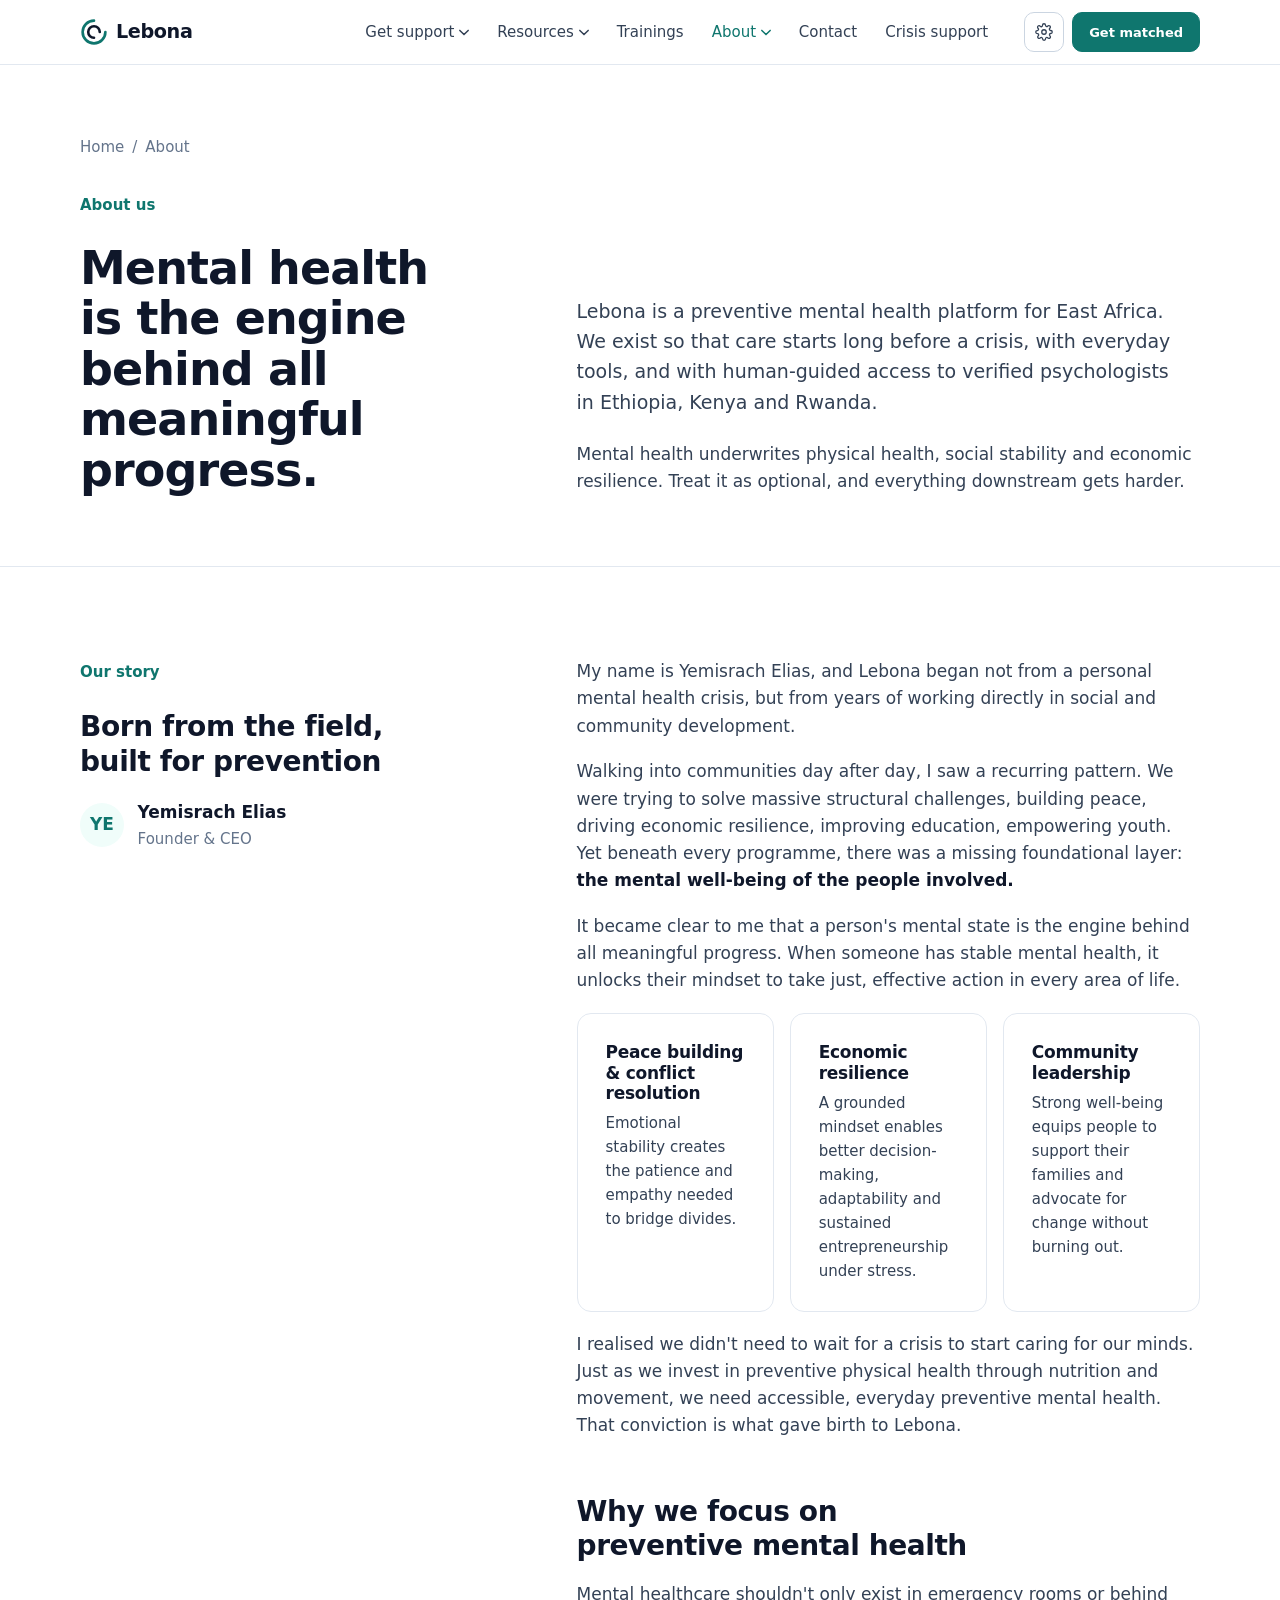
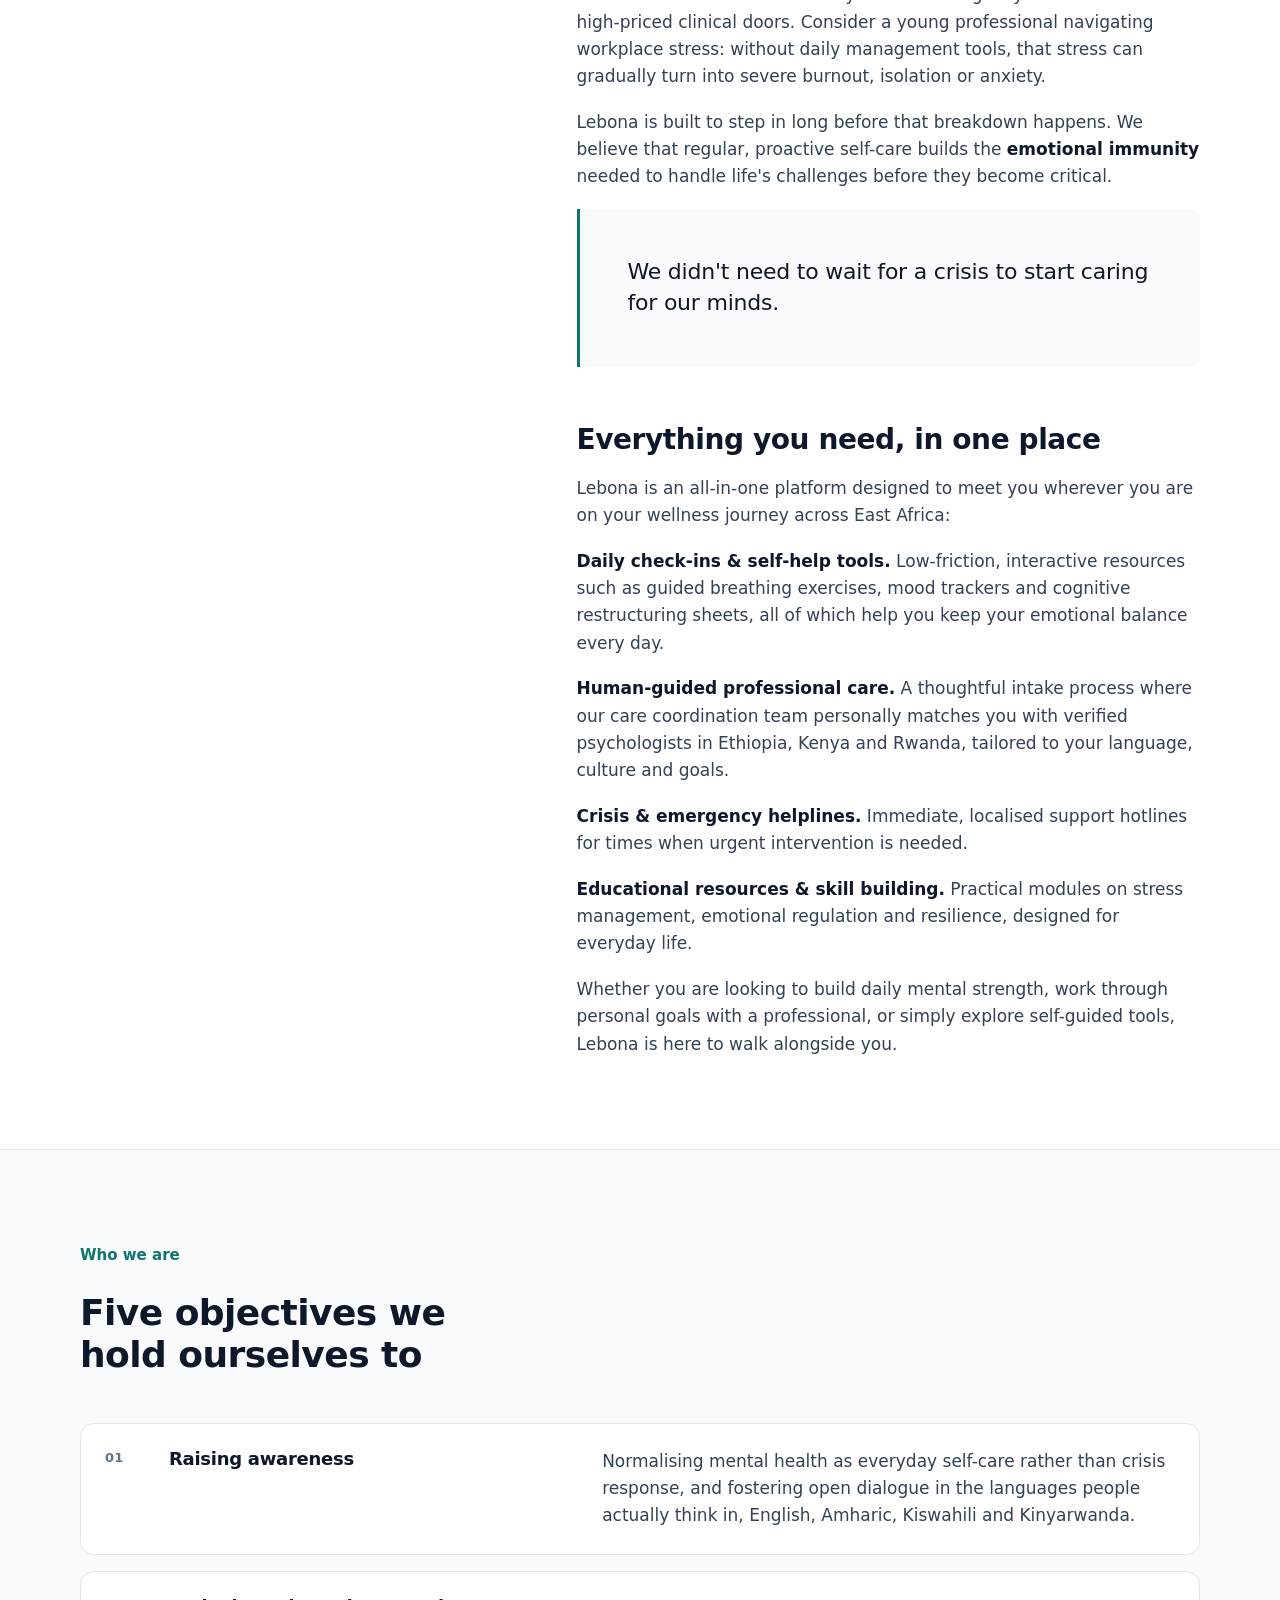
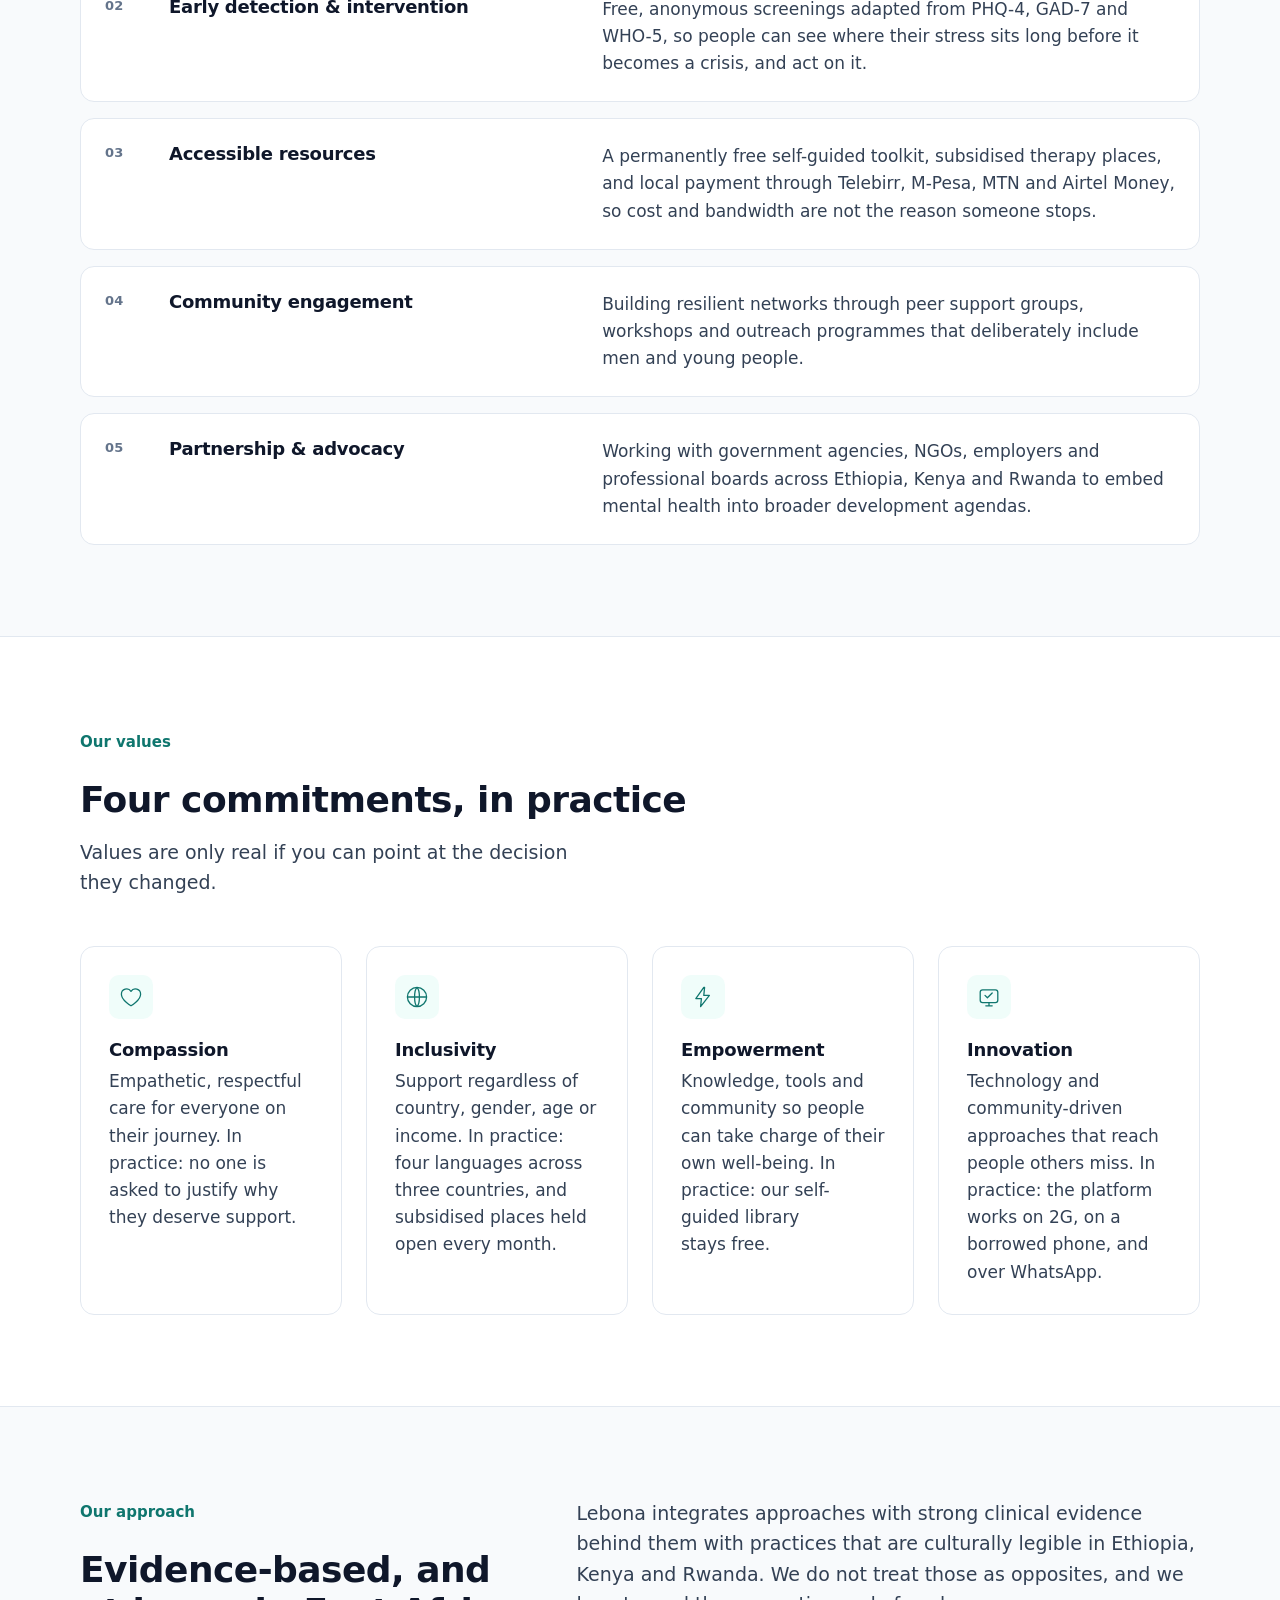
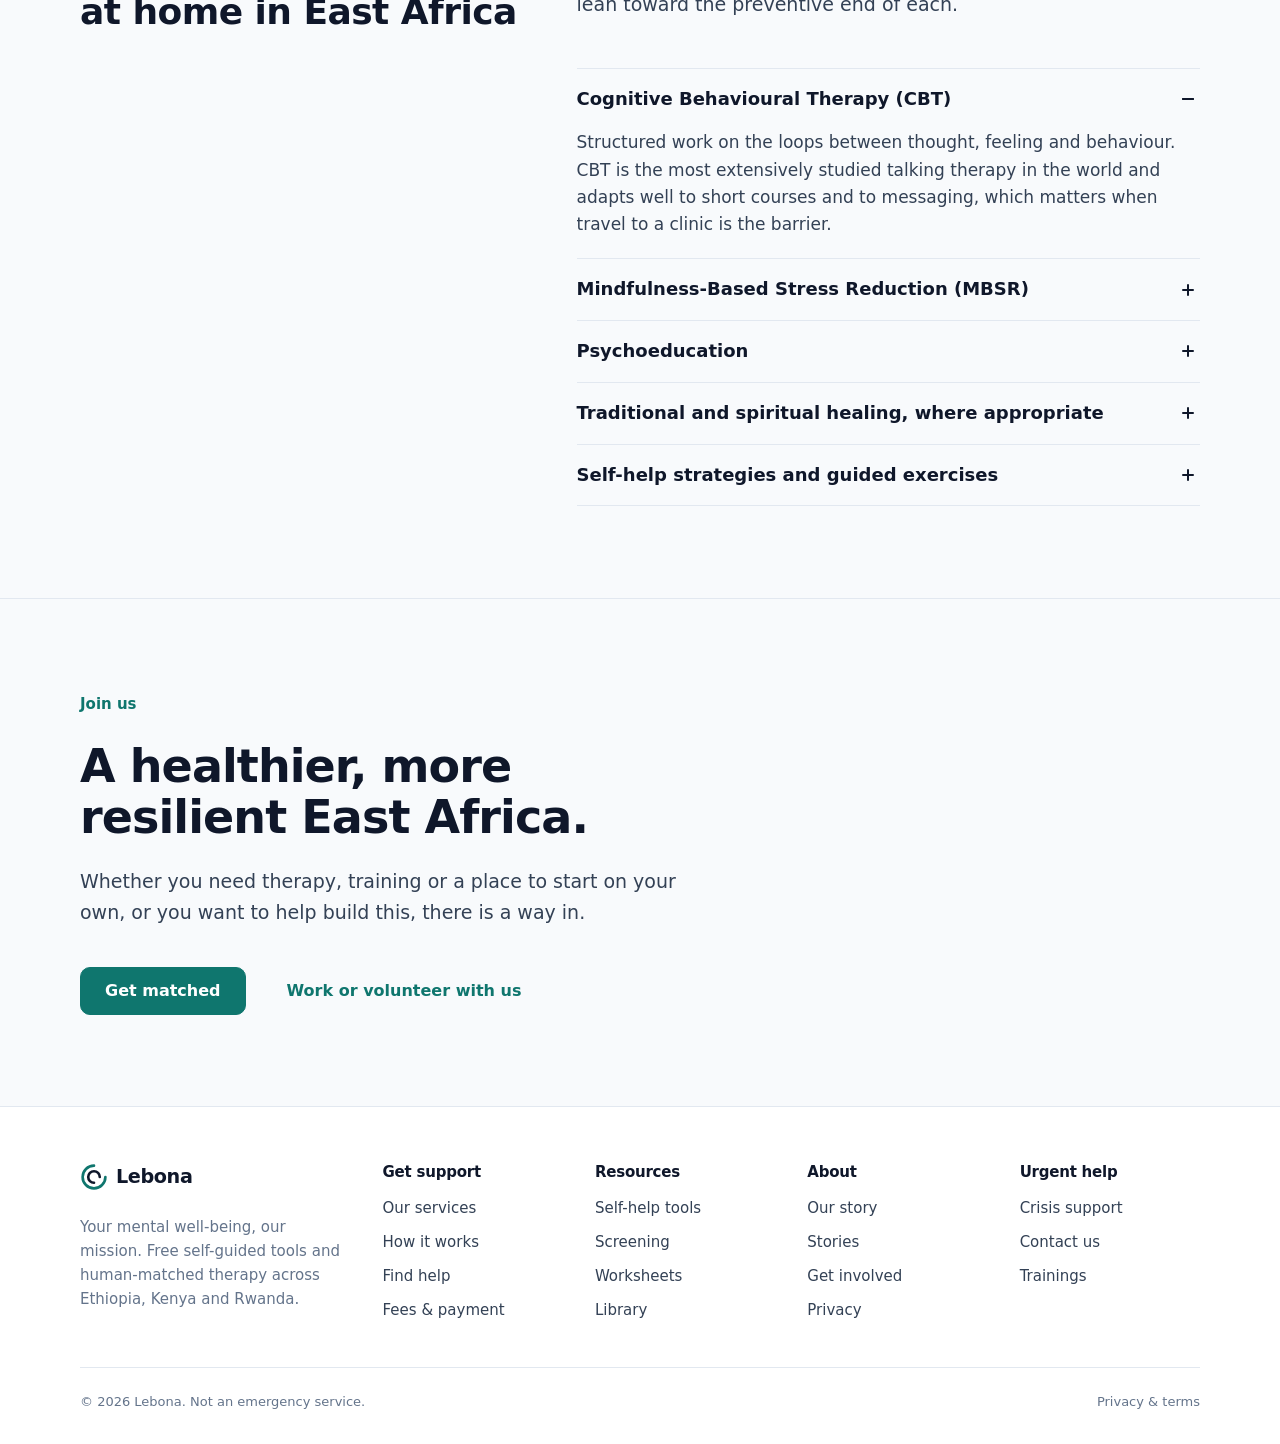
==== commit b2ecf166: "Simplify design to three colours, settings menu, modern buttons - Palette reduced to white, slate an" ====
--- a/about.html
+++ b/about.html
@@ -45,9 +45,6 @@
         <div class="split__aside">
           <span class="label label--accent" data-reveal>Our story</span>
           <h2 class="h3 mt-5" data-reveal>Born from the field, built for prevention</h2>
-          <div class="mt-6" data-reveal style="aspect-ratio:3/4;border-radius:var(--r-lg);overflow:hidden">
-            <img src="assets/img/portrait.svg" alt="Editorial portrait illustration" style="width:100%;height:100%;object-fit:cover">
-          </div>
           <div class="byline mt-5" data-reveal style="margin-top:1.25rem">
             <span class="byline__avatar">YE</span>
             <span>
--- a/assets/css/lebona.css
+++ b/assets/css/lebona.css
@@ -1,901 +1,568 @@
 /* ==========================================================================
-   Lebona design system
-   Calm, light palette: soft mint + warm cream + sky, slate ink, terracotta accent.
-   No dark sections, no italics, no ALL-CAPS labels.
+   Lebona design system, v3
+   Three colours: white, slate, teal. Red is reserved for crisis warnings only.
+   One typeface (Inter). Flat surfaces, 1px borders, 10px radii, 8px grid.
    ========================================================================== */
 
 :root {
-  /* Brand */
-  --green-50:  #F1F8F2;
-  --green-100: #E8F5E9;
-  --green-200: #D3EBD6;
-  --green-300: #A9D5AF;
-  --green-500: #43A047;
-  --green-600: #2E7D32;
-  --green-700: #256A29;
-  --green-800: #1B5220;
-
-  --sky-50:  #F0F9FF;
-  --sky-100: #E0F2FE;
-  --sky-200: #BAE6FD;
-  --sky-600: #0369A1;
-
-  --clay-100: #FCEDE7;
-  --clay-200: #F8D8CC;
-  --clay-300: #F0B9A8;
-  --clay-500: #E07A5F;   /* soft terracotta / peach, decorative */
-  --clay-600: #C85C40;
-  --clay-700: #A8452C;   /* terracotta for text: 5.3:1 on white */
-
-  --ochre-100: #FEF6E4;
-  --ochre-300: #F5D89A;
-  --ochre-700: #7A5008;
-
-  --sand-50:  #FDFBF7;   /* page background, warm cream */
-  --sand-100: #FAF7F1;
-  --sand-200: #F5F0E7;
-  --sand-300: #E9E1D2;
-
-  --ink-900: #1E293B;    /* dark slate, never pure black */
-  --ink-800: #2D3748;
-  --ink-700: #334155;
-  --ink-600: #475569;    /* muted text: 7.2:1 on cream */
-  --ink-500: #56657A;    /* faint text: 5.6:1 on cream, 5.9:1 on white */
-
-  --alert-100: #FDECEA;
-  --alert-200: #F7CFC9;
-  --alert-600: #C0392B;
-  --alert-700: #9B2C1F;
-
-  --white: #FFFFFF;
-  --line: #E6E0D5;
-  --line-soft: #EFEAE1;
-  --text: var(--ink-700);
-  --text-muted: var(--ink-600);
-  --text-faint: var(--ink-500);
+  /* Palette */
+  --bg: #FFFFFF;
+  --bg-alt: #F8FAFC;
+  --line: #E2E8F0;
+  --line-strong: #CBD5E1;
+  --ink: #0F172A;
+  --ink-2: #334155;
+  --ink-3: #64748B;
+  --brand: #0F766E;
+  --brand-hover: #115E59;
+  --brand-tint: #F0FDFA;
+  --brand-line: #CCFBF1;
+  --alert: #B91C1C;
+  --alert-tint: #FEF2F2;
+  --alert-line: #FECACA;
+
+  /* Aliases kept so page-level inline styles resolve to the same three colours */
+  --green-50: var(--brand-tint); --green-100: var(--brand-line); --green-200: var(--brand-line);
+  --green-300: var(--brand-line); --green-500: var(--brand); --green-600: var(--brand); --green-700: var(--brand); --green-800: var(--brand-hover);
+  --clay-100: var(--bg-alt); --clay-200: var(--line); --clay-300: var(--line-strong); --clay-500: var(--brand); --clay-600: var(--brand); --clay-700: var(--brand);
+  --ochre-100: var(--bg-alt); --ochre-300: var(--line); --ochre-700: var(--ink-2);
+  --sand-50: var(--bg); --sand-100: var(--bg-alt); --sand-200: var(--bg-alt); --sand-300: var(--line);
+  --sky-50: var(--brand-tint); --sky-100: var(--brand-tint); --sky-200: var(--brand-line); --sky-600: var(--brand);
+  --ink-900: var(--ink); --ink-800: var(--ink); --ink-700: var(--ink-2); --ink-600: var(--ink-2); --ink-500: var(--ink-3);
+  --alert-100: var(--alert-tint); --alert-200: var(--alert-line); --alert-600: var(--alert); --alert-700: var(--alert);
+  --white: #fff; --line-soft: var(--line); --text: var(--ink-2); --text-muted: var(--ink-2); --text-faint: var(--ink-3);
 
   /* Type */
-  --font-display: "Plus Jakarta Sans", "Noto Sans Ethiopic", system-ui, sans-serif;
-  --font-sans: "Inter", "Noto Sans Ethiopic", system-ui, -apple-system, "Segoe UI", sans-serif;
-  --font-mono: "IBM Plex Mono", ui-monospace, "SFMono-Regular", monospace;
-
-  --t-xs:   .8125rem;
-  --t-sm:   .9375rem;
-  --t-base: 1.0625rem;  /* 17px body on desktop */
-  --t-lg:   1.1875rem;
-  --t-xl:   1.4375rem;
-  --t-2xl:  clamp(1.5rem, 1.2rem + 1.2vw, 1.875rem);
-  --t-3xl:  clamp(1.75rem, 1.35rem + 1.7vw, 2.375rem);
-  --t-4xl:  clamp(2rem, 1.5rem + 2.3vw, 3.125rem);
-  --t-5xl:  clamp(2.125rem, 1.5rem + 3vw, 3.75rem);
+  --font: "Inter", system-ui, -apple-system, "Segoe UI", "Noto Sans Ethiopic", sans-serif;
+  --font-display: var(--font);
+  --font-sans: var(--font);
+  --font-mono: var(--font);
+  --t-xs: .8125rem; --t-sm: .9375rem; --t-base: 1.0625rem; --t-lg: 1.125rem; --t-xl: 1.375rem;
+  --t-2xl: clamp(1.375rem, 1.15rem + .9vw, 1.75rem);
+  --t-3xl: clamp(1.75rem, 1.35rem + 1.5vw, 2.25rem);
+  --t-4xl: clamp(2rem, 1.5rem + 2vw, 2.875rem);
+  --t-5xl: clamp(2.25rem, 1.6rem + 2.6vw, 3.5rem);
 
   /* Space */
-  --sp-1: .25rem; --sp-2: .5rem; --sp-3: .75rem; --sp-4: 1rem;
-  --sp-5: 1.5rem; --sp-6: 2rem;  --sp-7: 2.75rem; --sp-8: 3.5rem;
-  --section-y: clamp(3.5rem, 2rem + 6vw, 6.25rem);   /* 56px mobile → 100px desktop */
-  --gutter: max(16px, env(safe-area-inset-left), 4vw);
-
-  /* Shape */
-  --r-sm: 8px; --r-md: 12px; --r-lg: 18px; --r-xl: 26px; --r-pill: 999px;
-  --shadow-sm: 0 1px 2px rgba(30, 41, 59, .05), 0 1px 3px rgba(30, 41, 59, .04);
-  --shadow-md: 0 4px 14px rgba(30, 41, 59, .07), 0 1px 3px rgba(30, 41, 59, .05);
-  --shadow-lg: 0 18px 44px rgba(30, 41, 59, .10), 0 3px 8px rgba(30, 41, 59, .05);
-
-  --header-h: 72px;
-  --sos-h: 48px;
-  --ease: cubic-bezier(.22, .8, .3, 1);
+  --sp-1: .25rem; --sp-2: .5rem; --sp-3: .75rem; --sp-4: 1rem; --sp-5: 1.5rem; --sp-6: 2rem; --sp-7: 2.5rem; --sp-8: 3rem;
+  --section-y: clamp(3.5rem, 2.5rem + 4vw, 6rem);
+  --gutter: max(20px, env(safe-area-inset-left));
+  --container: 1120px;
+
+  --r-sm: 6px; --r-md: 10px; --r-lg: 14px; --r-xl: 20px; --r-pill: 999px;
+  --shadow-md: 0 8px 24px rgba(15, 23, 42, .08);
+  --shadow-lg: 0 16px 40px rgba(15, 23, 42, .12);
+  --header-h: 64px;
+  --ease: cubic-bezier(.2, .7, .2, 1);
 }
-
-@media (max-width: 640px) {
-  :root { --t-base: 1rem; --t-sm: .9375rem; --t-lg: 1.125rem; --header-h: 64px; --sos-h: 52px; }
-}
+@media (max-width: 640px) { :root { --t-base: 1rem; --header-h: 56px; } }
 
 /* ---------- Reset ---------- */
 *, *::before, *::after { box-sizing: border-box; }
 html { -webkit-text-size-adjust: 100%; scroll-behavior: smooth; scroll-padding-top: calc(var(--header-h) + 16px); }
 @media (prefers-reduced-motion: reduce) { html { scroll-behavior: auto; } }
-body {
-  margin: 0;
-  font-family: var(--font-sans);
-  font-size: var(--t-base);
-  font-weight: 400;
-  line-height: 1.65;
-  color: var(--text);
-  background: var(--sand-50);
-  word-spacing: .05em;
-  -webkit-font-smoothing: antialiased;
-  text-rendering: optimizeLegibility;
-  overflow-x: hidden;
-  padding-bottom: var(--sos-h);
-}
-body.quiz-page { padding-bottom: 0; }
+body { margin: 0; font-family: var(--font); font-size: var(--t-base); line-height: 1.6; color: var(--ink-2); background: var(--bg); -webkit-font-smoothing: antialiased; overflow-x: hidden; }
 img, svg, video { max-width: 100%; display: block; }
 svg { flex-shrink: 0; }
-h1, h2, h3, h4, h5 { margin: 0; font-family: var(--font-display); color: var(--ink-900); font-weight: 700; line-height: 1.2; text-wrap: balance; letter-spacing: -.01em; }
+h1, h2, h3, h4 { margin: 0; color: var(--ink); font-weight: 600; line-height: 1.2; letter-spacing: -.015em; text-wrap: balance; }
 p { margin: 0; text-wrap: pretty; }
 a { color: inherit; text-decoration: none; }
 button, input, select, textarea { font: inherit; color: inherit; }
 button { cursor: pointer; }
-strong, b { font-weight: 600; color: var(--ink-800); }
+strong, b { font-weight: 600; color: var(--ink); }
 em, i { font-style: normal; }
 ul, ol { margin: 0; padding: 0; }
 blockquote { margin: 0; }
 [hidden] { display: none !important; }
-:focus-visible { outline: 3px solid var(--sky-600); outline-offset: 3px; border-radius: 4px; }
-::selection { background: var(--green-200); color: var(--ink-900); }
-
+:focus-visible { outline: 2px solid var(--brand); outline-offset: 2px; border-radius: var(--r-sm); }
+::selection { background: var(--brand-line); color: var(--ink); }
 .sr-only { position: absolute !important; width: 1px; height: 1px; padding: 0; margin: -1px; overflow: hidden; clip: rect(0 0 0 0); white-space: nowrap; border: 0; }
-.skip { position: absolute; left: 12px; top: -60px; z-index: 200; background: var(--ink-900); color: #fff; padding: .6rem 1rem; border-radius: var(--r-sm); }
+.skip { position: absolute; left: 12px; top: -60px; z-index: 200; background: var(--ink); color: #fff; padding: .6rem 1rem; border-radius: var(--r-sm); }
 .skip:focus { top: 12px; }
 
 /* ---------- Layout ---------- */
-.wrap { width: 100%; max-width: calc(68rem + var(--gutter) * 2); margin-inline: auto; padding-inline: var(--gutter); }
-.wrap--wide { max-width: calc(76rem + var(--gutter) * 2); }
-.wrap--narrow { max-width: calc(46rem + var(--gutter) * 2); }
-
-.section { padding-block: var(--section-y); position: relative; }
-.section--tight { padding-block: clamp(2.5rem, 1.5rem + 4vw, 4rem); }
-.section--tall { padding-block: clamp(4rem, 2rem + 8vw, 7.5rem); }
-.section + .section:not([class*="on-"]):not(.cta-band) { border-top: 1px solid var(--line-soft); }
-
-.on-sand  { background: var(--sand-200); }
-.on-paper { background: var(--white); }
-.on-dark  { background: linear-gradient(160deg, var(--green-100) 0%, var(--sky-100) 100%); color: var(--ink-700); }
-.on-dark .muted, .on-dark .faint { color: var(--ink-600); }
-.grain { position: relative; isolation: isolate; }
-.relative { position: relative; }
-
-.grid { display: grid; gap: clamp(1rem, .6rem + 1.4vw, 1.75rem); }
+.wrap { width: 100%; max-width: calc(var(--container) + var(--gutter) * 2); margin-inline: auto; padding-inline: var(--gutter); }
+.wrap--wide { max-width: calc(var(--container) + var(--gutter) * 2); }
+.wrap--narrow { max-width: calc(760px + var(--gutter) * 2); }
+.section { padding-block: var(--section-y); }
+.section--tight { padding-block: clamp(2.5rem, 2rem + 2vw, 4rem); }
+.section--tall { padding-block: var(--section-y); }
+.section + .section { border-top: 1px solid var(--line); }
+.on-sand, .on-dark { background: var(--bg-alt); }
+.on-paper { background: var(--bg); }
+.grain, .relative { position: relative; }
+
+.grid { display: grid; gap: 1.5rem; }
 .cols-2 { grid-template-columns: repeat(2, minmax(0, 1fr)); }
 .cols-3 { grid-template-columns: repeat(3, minmax(0, 1fr)); }
 .cols-4 { grid-template-columns: repeat(4, minmax(0, 1fr)); }
-@media (max-width: 1000px) { .cols-4 { grid-template-columns: repeat(2, minmax(0, 1fr)); } .cols-3 { grid-template-columns: repeat(2, minmax(0, 1fr)); } }
-@media (max-width: 680px)  { .cols-2, .cols-3, .cols-4 { grid-template-columns: minmax(0, 1fr) !important; } }
-
-.split { display: grid; grid-template-columns: minmax(0, 1fr) minmax(0, 1.9fr); gap: clamp(2rem, 1rem + 4vw, 5rem); align-items: start; }
+@media (max-width: 960px) { .cols-3, .cols-4 { grid-template-columns: repeat(2, minmax(0, 1fr)); } }
+@media (max-width: 640px) { .grid { gap: 1rem; } .cols-2, .cols-3, .cols-4 { grid-template-columns: minmax(0, 1fr) !important; } }
+
+.split { display: grid; grid-template-columns: minmax(0, 5fr) minmax(0, 7fr); gap: clamp(2rem, 4vw, 4rem); align-items: start; }
 .split__aside { position: sticky; top: calc(var(--header-h) + 1.5rem); }
-@media (max-width: 900px) { .split { grid-template-columns: minmax(0, 1fr); } .split__aside { position: static; } }
-
-.section-head { max-width: 46rem; }
+@media (max-width: 860px) { .split { grid-template-columns: minmax(0, 1fr); gap: 1.5rem; } .split__aside { position: static; } }
+.section-head { max-width: 640px; }
 .section-head .lede { margin-top: var(--sp-4); }
-
-.flex { display: flex; }
-.wrap-flex { flex-wrap: wrap; }
-.items-center { align-items: center; }
-.gap-3 { gap: var(--sp-3); }
-.gap-4 { gap: var(--sp-4); }
-.stack { display: flex; flex-direction: column; gap: var(--sp-4); }
-.stack-lg { display: flex; flex-direction: column; gap: var(--sp-6); }
+.flex { display: flex; } .wrap-flex { flex-wrap: wrap; } .items-center { align-items: center; }
+.gap-3 { gap: .75rem; } .gap-4 { gap: 1rem; }
+.stack { display: flex; flex-direction: column; gap: 1rem; }
+.stack-lg { display: flex; flex-direction: column; gap: 2rem; }
 .mx-auto { margin-inline: auto; }
-.mt-1 { margin-top: var(--sp-1); } .mt-2 { margin-top: var(--sp-2); } .mt-3 { margin-top: var(--sp-3); }
-.mt-4 { margin-top: var(--sp-4); } .mt-5 { margin-top: var(--sp-5); } .mt-6 { margin-top: var(--sp-6); }
-.mt-7 { margin-top: var(--sp-7); } .mt-8 { margin-top: var(--sp-8); }
-.mb-5 { margin-bottom: var(--sp-5); }
+.mt-1 { margin-top: .25rem; } .mt-2 { margin-top: .5rem; } .mt-3 { margin-top: .75rem; } .mt-4 { margin-top: 1rem; }
+.mt-5 { margin-top: 1.5rem; } .mt-6 { margin-top: 2rem; } .mt-7 { margin-top: 2.5rem; } .mt-8 { margin-top: 3rem; }
+.mb-5 { margin-bottom: 1.5rem; }
 
 /* ---------- Typography ---------- */
-.display {
-  font-size: var(--t-5xl);
-  font-weight: 700;
-  line-height: 1.1;
-  letter-spacing: -.02em;
-  color: var(--ink-900);
-}
-.h1 { font-size: var(--t-4xl); font-weight: 700; line-height: 1.12; letter-spacing: -.02em; }
-.h2 { font-size: var(--t-3xl); font-weight: 700; line-height: 1.18; }
-.h3 { font-size: var(--t-2xl); font-weight: 600; line-height: 1.25; }
-.h4 { font-size: var(--t-lg);  font-weight: 600; line-height: 1.35; }
-.lede { font-size: clamp(1.0625rem, 1rem + .35vw, 1.25rem); line-height: 1.6; color: var(--ink-700); max-width: 42rem; }
-.small { font-size: var(--t-sm); line-height: 1.6; }
-.muted { color: var(--text-muted); }
-.faint { color: var(--text-faint); }
-.serif { font-family: var(--font-display); font-weight: 500; }
-.accent { color: var(--green-600); }
-
-.label {
-  display: inline-flex; align-items: center; gap: .5rem;
-  font-family: var(--font-sans); font-size: var(--t-sm); font-weight: 600;
-  color: var(--ink-600); letter-spacing: 0;
-  padding: .3rem .8rem .3rem .65rem; border-radius: var(--r-pill);
-  background: var(--white); border: 1px solid var(--line);
-}
-.label::before { content: ""; width: 7px; height: 7px; border-radius: 50%; background: var(--green-500); flex: none; }
-.label--accent { color: var(--green-700); background: var(--green-50); border-color: var(--green-200); }
-.label--accent::before { background: var(--clay-500); }
-.label--light { color: var(--green-800); background: rgba(255, 255, 255, .7); border-color: var(--green-200); }
-.label--bare { padding: 0; background: none; border: 0; }
-.label--bare::before { display: none; }
-
-.num { font-family: var(--font-mono); font-size: var(--t-xs); font-weight: 500; color: var(--clay-700); letter-spacing: .02em; display: inline-block; }
+.display { font-size: var(--t-5xl); font-weight: 600; line-height: 1.08; letter-spacing: -.025em; }
+.h1 { font-size: var(--t-4xl); line-height: 1.1; letter-spacing: -.02em; }
+.h2 { font-size: var(--t-3xl); line-height: 1.15; }
+.h3 { font-size: var(--t-2xl); line-height: 1.25; }
+.h4 { font-size: var(--t-lg); line-height: 1.35; }
+.lede { font-size: clamp(1.0625rem, 1rem + .3vw, 1.1875rem); line-height: 1.6; color: var(--ink-2); max-width: 600px; }
+.small { font-size: var(--t-sm); line-height: 1.55; }
+.muted { color: var(--ink-2); }
+.faint { color: var(--ink-3); }
+.serif { font-weight: 500; }
+.accent { color: var(--brand); }
+.label { display: inline-block; font-size: var(--t-sm); font-weight: 600; color: var(--brand); letter-spacing: 0; }
+.label--light, .label--accent, .label--bare { color: var(--brand); }
+.num { display: inline-block; font-size: var(--t-xs); font-weight: 600; color: var(--ink-3); letter-spacing: .02em; }
 .mb-5.num { display: block; }
-
-.link { display: inline-flex; align-items: center; gap: .4rem; color: var(--green-700); font-weight: 600; text-underline-offset: 4px; }
-.link:hover { text-decoration: underline; }
-.link svg { transition: transform .2s var(--ease); }
-.link:hover svg { transform: translateX(3px); }
-.link--quiet { color: var(--ink-600); font-weight: 500; }
-.link--quiet:hover { color: var(--green-700); }
-
+.link { display: inline-flex; align-items: center; gap: .35rem; color: var(--brand); font-weight: 600; }
+.link:hover { color: var(--brand-hover); text-decoration: underline; text-underline-offset: 3px; }
+.link--quiet { color: var(--ink-2); font-weight: 500; }
+.link--quiet:hover { color: var(--brand); }
 .prose > * + * { margin-top: 1.1em; }
-.prose h2 { font-size: var(--t-2xl); margin-top: 2.2em; scroll-margin-top: calc(var(--header-h) + 20px); }
-.prose h3 { font-size: var(--t-lg); margin-top: 1.8em; }
+.prose h2 { font-size: var(--t-2xl); margin-top: 2em; scroll-margin-top: calc(var(--header-h) + 20px); }
+.prose h3 { font-size: var(--t-lg); margin-top: 1.6em; }
 .prose h2:first-child, .prose h3:first-child { margin-top: 0; }
-.prose p, .prose li { color: var(--ink-700); }
 .prose ul { padding-left: 1.2rem; }
-.prose a:not(.btn) { color: var(--green-700); text-decoration: underline; text-underline-offset: 3px; }
-.prose .card h3 { margin-top: 0; }
-
-.quote { font-family: var(--font-display); font-size: var(--t-2xl); font-weight: 500; line-height: 1.4; color: var(--ink-900); letter-spacing: -.01em; }
-.quote__mark { display: block; font-family: var(--font-display); font-size: 4.5rem; line-height: .7; color: var(--clay-500); height: 2.2rem; }
-.byline { display: flex; align-items: center; gap: .9rem; margin-top: var(--sp-6); }
-.byline__avatar { width: 46px; height: 46px; border-radius: 50%; display: grid; place-items: center; background: var(--green-100); color: var(--green-700); font-weight: 700; font-family: var(--font-display); }
-.byline__name { display: block; font-weight: 600; color: var(--ink-900); }
-.byline__meta { display: block; font-size: var(--t-sm); color: var(--text-faint); }
+.prose a:not(.btn) { color: var(--brand); text-decoration: underline; text-underline-offset: 3px; }
+.quote { font-size: var(--t-2xl); font-weight: 500; line-height: 1.4; color: var(--ink); letter-spacing: -.01em; }
+.quote__mark { display: none; }
+.byline { display: flex; align-items: center; gap: .85rem; margin-top: 1.5rem; }
+.byline__avatar { width: 44px; height: 44px; border-radius: 50%; display: grid; place-items: center; background: var(--brand-tint); color: var(--brand); font-weight: 600; }
+.byline__name { display: block; font-weight: 600; color: var(--ink); }
+.byline__meta { display: block; font-size: var(--t-sm); color: var(--ink-3); }
 
 /* ---------- Buttons ---------- */
 .btn {
-  --btn-bg: var(--white); --btn-fg: var(--green-700); --btn-bd: var(--green-300);
-  display: inline-flex; align-items: center; justify-content: center; gap: .55rem;
-  min-height: 46px; padding: .7rem 1.35rem;
-  font-family: var(--font-sans); font-size: var(--t-sm); font-weight: 600; line-height: 1.2;
-  color: var(--btn-fg); background: var(--btn-bg); border: 1.5px solid var(--btn-bd);
-  border-radius: var(--r-pill); text-align: center;
-  transition: background .2s, border-color .2s, color .2s, transform .2s var(--ease), box-shadow .2s;
+  display: inline-flex; align-items: center; justify-content: center; gap: .5rem;
+  height: 44px; padding: 0 1.25rem; border-radius: var(--r-md);
+  font-size: var(--t-sm); font-weight: 600; line-height: 1; white-space: nowrap;
+  color: var(--ink); background: var(--bg); border: 1px solid var(--line-strong);
+  transition: background .15s, border-color .15s, color .15s;
 }
-.btn:hover { --btn-bg: var(--green-50); --btn-bd: var(--green-500); }
+.btn:hover { background: var(--bg-alt); border-color: var(--ink-3); }
 .btn:active { transform: translateY(1px); }
-.btn svg { transition: transform .2s var(--ease); }
-.btn:hover svg { transform: translateX(2px); }
-.btn--accent { --btn-bg: var(--green-600); --btn-fg: #fff; --btn-bd: var(--green-600); box-shadow: 0 4px 14px rgba(46, 125, 50, .22); }
-.btn--accent:hover { --btn-bg: var(--green-700); --btn-bd: var(--green-700); }
-.btn--ghost { --btn-bg: transparent; --btn-fg: var(--ink-800); --btn-bd: var(--line); }
-.btn--ghost:hover { --btn-bg: var(--white); --btn-bd: var(--ink-500); }
-.btn--light { --btn-bg: var(--white); --btn-fg: var(--alert-700); --btn-bd: var(--alert-200); }
-.btn--light:hover { --btn-bg: var(--alert-100); --btn-bd: var(--alert-600); }
-.btn--outline-light { --btn-bg: rgba(255, 255, 255, .6); --btn-fg: var(--green-800); --btn-bd: var(--green-300); }
-.btn--sm { min-height: 44px; padding: .55rem 1.05rem; font-size: var(--t-sm); }
-.btn--lg { min-height: 52px; padding: .85rem 1.65rem; font-size: 1rem; }
+.btn--accent, .btn--next { color: #fff; background: var(--brand); border-color: var(--brand); }
+.btn--accent:hover, .btn--next:hover { background: var(--brand-hover); border-color: var(--brand-hover); }
+.btn--ghost { background: transparent; border-color: transparent; color: var(--brand); }
+.btn--ghost:hover { background: var(--brand-tint); border-color: transparent; }
+.btn--light, .btn--outline-light { color: var(--ink); background: var(--bg); border-color: var(--line-strong); }
+.btn--danger { color: #fff; background: var(--alert); border-color: var(--alert); }
+.btn--sm { height: 40px; padding: 0 1rem; font-size: var(--t-xs); }
+.btn--lg { height: 48px; padding: 0 1.5rem; font-size: 1rem; }
 .btn--block { width: 100%; }
-.header-actions .btn { white-space: nowrap; }
-.btn--danger { --btn-bg: var(--alert-600); --btn-fg: #fff; --btn-bd: var(--alert-600); }
-.btn--danger:hover { --btn-bg: var(--alert-700); --btn-bd: var(--alert-700); }
-.btn[disabled], .btn[aria-disabled="true"] { opacity: .45; cursor: not-allowed; transform: none; }
-
-/* ---------- Pills & chips ---------- */
+.btn[disabled] { opacity: .45; cursor: not-allowed; transform: none; }
+.btn svg { width: 15px; height: 15px; }
+
+/* ---------- Tags ---------- */
 .pill {
-  display: inline-flex; align-items: center; gap: .4rem;
-  padding: .25rem .7rem; border-radius: var(--r-pill);
-  font-size: var(--t-xs); font-weight: 500; line-height: 1.5;
-  color: var(--ink-700); background: var(--sand-200); border: 1px solid var(--line);
-  white-space: nowrap;
+  display: inline-flex; align-items: center; gap: .35rem; padding: .2rem .55rem; border-radius: var(--r-sm);
+  font-size: var(--t-xs); font-weight: 500; line-height: 1.5; color: var(--ink-2); background: var(--bg-alt); border: 1px solid var(--line); white-space: nowrap;
 }
-.pill--green { color: var(--green-800); background: var(--green-50); border-color: var(--green-200); }
-.pill--clay { color: var(--clay-700); background: var(--clay-100); border-color: var(--clay-200); }
-.pill--sky { color: var(--sky-600); background: var(--sky-50); border-color: var(--sky-200); }
+.pill--green, .pill--clay, .pill--sky { color: var(--brand); background: var(--brand-tint); border-color: var(--brand-line); }
 .pill--dot::before { content: ""; width: 6px; height: 6px; border-radius: 50%; background: currentColor; }
-a.pill:hover { border-color: var(--green-500); }
-
+a.pill:hover { border-color: var(--brand); }
 .chips { display: flex; flex-wrap: wrap; gap: .5rem; }
-.chip {
-  min-height: 44px; padding: .5rem 1.05rem; border-radius: var(--r-pill);
-  border: 1.5px solid var(--line); background: var(--white); color: var(--ink-700);
-  font-size: var(--t-sm); font-weight: 500; transition: all .18s;
-}
-.chip:hover { border-color: var(--green-300); }
-.chip.is-selected, .chip[aria-pressed="true"] { background: var(--green-600); border-color: var(--green-600); color: #fff; }
+.chip { height: 40px; padding: 0 1rem; border-radius: var(--r-md); border: 1px solid var(--line-strong); background: var(--bg); color: var(--ink-2); font-size: var(--t-sm); font-weight: 500; }
+.chip:hover { border-color: var(--ink-3); }
+.chip.is-selected, .chip[aria-pressed="true"] { background: var(--ink); border-color: var(--ink); color: #fff; }
 
 /* ---------- Cards ---------- */
-.card {
-  position: relative; display: flex; flex-direction: column;
-  background: var(--white); border: 1px solid var(--line); border-radius: var(--r-lg);
-  padding: clamp(1.35rem, 1rem + 1vw, 2rem);
-  box-shadow: var(--shadow-sm);
-}
-.card > h3:not([class]) { font-size: var(--t-lg); font-weight: 600; }
-.card > p:not([class]), .card p.mt-3:not(.small):not(.faint) { color: var(--ink-600); }
-.card > h3 + p:not([class]) { margin-top: .6rem; }
-.card--hover { transition: transform .25s var(--ease), box-shadow .25s, border-color .25s; }
-.card--hover:hover { transform: translateY(-3px); box-shadow: var(--shadow-md); border-color: var(--green-200); }
-.card__icon { width: 54px; height: 54px; border-radius: var(--r-md); display: grid; place-items: center; background: var(--green-50); color: var(--green-600); margin-bottom: var(--sp-5); }
-.card__foot { margin-top: auto; padding-top: var(--sp-5); }
-.card.is-current { border-color: var(--green-500); box-shadow: 0 0 0 3px var(--green-100), var(--shadow-md); }
+.card { position: relative; display: flex; flex-direction: column; background: var(--bg); border: 1px solid var(--line); border-radius: var(--r-lg); padding: clamp(1.25rem, 1rem + 1vw, 1.75rem); }
+.card > h3:not([class]) { font-size: var(--t-lg); }
+.card > h3 + p:not([class]) { margin-top: .5rem; }
+.card > p:not([class]) { color: var(--ink-2); }
+.card--hover { transition: border-color .15s; }
+.card--hover:hover { border-color: var(--ink-3); }
+.card__icon { width: 44px; height: 44px; border-radius: var(--r-md); display: grid; place-items: center; background: var(--brand-tint); color: var(--brand); margin-bottom: 1.25rem; }
+.card__icon svg { width: 24px; height: 24px; }
+.card__foot { margin-top: auto; padding-top: 1.25rem; }
+.card.is-current { border-color: var(--brand); }
 .card .current-tag { position: absolute; top: 1rem; right: 1rem; }
-
-.empty { padding: 2rem; text-align: center; color: var(--text-muted); background: var(--white); border: 1px dashed var(--line); border-radius: var(--r-lg); margin-top: var(--sp-5); }
+.empty { padding: 2rem; text-align: center; color: var(--ink-3); border: 1px dashed var(--line-strong); border-radius: var(--r-lg); margin-top: 1.5rem; }
 
 /* ---------- Header ---------- */
-.site-header {
-  position: sticky; top: 0; z-index: 60;
-  background: rgba(253, 251, 247, .92);
-  backdrop-filter: saturate(1.4) blur(12px); -webkit-backdrop-filter: saturate(1.4) blur(12px);
-  border-bottom: 1px solid transparent;
-  transition: border-color .2s, box-shadow .2s;
-}
-.site-header.is-scrolled { border-bottom-color: var(--line); box-shadow: 0 2px 12px rgba(30, 41, 59, .04); }
-.site-header__inner { display: flex; align-items: center; gap: 1rem; height: var(--header-h); }
-
-.brand { display: inline-flex; align-items: center; gap: .6rem; color: var(--ink-900); flex: none; }
-.brand__word { font-family: var(--font-display); font-weight: 700; font-size: 1.3rem; letter-spacing: -.02em; line-height: 1; }
-.brand__tag { display: block; font-size: .72rem; font-weight: 500; color: var(--text-faint); letter-spacing: 0; margin-top: 3px; }
-
-.nav { display: flex; align-items: center; gap: .15rem; margin-left: auto; }
+.site-header { position: sticky; top: 0; z-index: 60; background: rgba(255, 255, 255, .92); backdrop-filter: blur(10px); -webkit-backdrop-filter: blur(10px); border-bottom: 1px solid var(--line); }
+.site-header__inner { display: flex; align-items: center; gap: 1.5rem; height: var(--header-h); }
+.brand { display: inline-flex; align-items: center; gap: .5rem; color: var(--ink); flex: none; }
+.brand__mark { width: 28px; height: 28px; }
+.brand__word { font-weight: 700; font-size: 1.2rem; letter-spacing: -.02em; line-height: 1; }
+.brand__tag { display: none; }
+.nav { display: flex; align-items: center; gap: .25rem; margin-left: auto; }
 .nav__item { position: relative; }
-.nav__link {
-  display: inline-flex; align-items: center; gap: .3rem;
-  padding: .55rem .8rem; border-radius: var(--r-pill);
-  font-size: var(--t-sm); font-weight: 500; color: var(--ink-700); white-space: nowrap;
-  background: none; border: 0; transition: background .15s, color .15s;
-}
-.nav__link:hover, .nav__item:focus-within > .nav__link { background: var(--green-50); color: var(--green-800); }
-.nav__link[aria-current="page"] { color: var(--green-700); font-weight: 600; }
-.nav__link--crisis, .nav__link--crisis[aria-current="page"] { color: var(--alert-700); }
-.nav__link--crisis:hover { background: var(--alert-100); color: var(--alert-700); }
-.nav__menu {
-  position: absolute; top: calc(100% + 6px); left: -.5rem; min-width: 250px;
-  padding: .5rem; background: var(--white); border: 1px solid var(--line); border-radius: var(--r-md);
-  box-shadow: var(--shadow-lg); opacity: 0; visibility: hidden; transform: translateY(4px);
-  transition: opacity .18s, transform .18s, visibility .18s;
-}
-.nav__item:hover > .nav__menu, .nav__item:focus-within > .nav__menu, .nav__item.is-open > .nav__menu { opacity: 1; visibility: visible; transform: none; }
-.nav__menu a { display: block; padding: .6rem .8rem; border-radius: var(--r-sm); font-size: var(--t-sm); color: var(--ink-800); font-weight: 500; }
-.nav__menu a span { display: block; font-weight: 400; color: var(--text-faint); font-size: var(--t-xs); }
-.nav__menu a:hover { background: var(--green-50); }
-
-.header-actions { display: flex; align-items: center; gap: .5rem; margin-left: .5rem; }
-
-/* Region picker */
-.region { position: relative; }
-.region__btn {
-  display: inline-flex; align-items: center; gap: .45rem; min-height: 44px;
-  padding: .45rem .8rem; border-radius: var(--r-pill);
-  background: var(--white); border: 1.5px solid var(--line);
-  font-size: var(--t-sm); font-weight: 500; color: var(--ink-800); white-space: nowrap;
-}
-.region__btn:hover { border-color: var(--green-300); }
-.region__flag { font-size: 1.15rem; line-height: 1; }
-.region__pop {
-  position: absolute; right: 0; top: calc(100% + 8px); width: min(320px, calc(100vw - 32px));
-  padding: 1rem; background: var(--white); border: 1px solid var(--line); border-radius: var(--r-lg);
-  box-shadow: var(--shadow-lg); z-index: 70;
-}
-.region__pop h4 { font-family: var(--font-sans); font-size: var(--t-xs); font-weight: 600; color: var(--text-faint); margin: 0 0 .5rem; }
-.region__pop h4:not(:first-child) { margin-top: 1rem; }
-.region__opts { display: grid; gap: .35rem; }
-.region__opts--lang { grid-template-columns: 1fr 1fr; }
-.region__opt {
-  display: flex; align-items: center; gap: .6rem; min-height: 44px; padding: .5rem .75rem;
-  border-radius: var(--r-md); border: 1.5px solid var(--line); background: var(--white);
-  font-size: var(--t-sm); text-align: left; color: var(--ink-800);
-}
-.region__opt:hover { border-color: var(--green-300); }
-.region__opt[aria-pressed="true"] { border-color: var(--green-600); background: var(--green-50); color: var(--green-800); font-weight: 600; }
-.region__opt small { margin-left: auto; font-family: var(--font-mono); font-size: var(--t-xs); color: var(--text-faint); }
-.region__note { font-size: var(--t-xs); color: var(--text-faint); margin-top: .75rem; line-height: 1.5; }
-
-.burger { display: none; width: 46px; height: 46px; border-radius: 50%; border: 1.5px solid var(--line); background: var(--white); align-items: center; justify-content: center; }
-.burger span, .burger span::before, .burger span::after { display: block; width: 18px; height: 2px; border-radius: 2px; background: var(--ink-900); position: relative; content: ""; }
-.burger span::before { position: absolute; top: -6px; } .burger span::after { position: absolute; top: 6px; }
-
+.nav__link { display: inline-flex; align-items: center; gap: .3rem; height: 40px; padding: 0 .75rem; border-radius: var(--r-md); font-size: var(--t-sm); font-weight: 500; color: var(--ink-2); background: none; border: 0; white-space: nowrap; }
+.nav__link:hover, .nav__item:focus-within > .nav__link { background: var(--bg-alt); color: var(--ink); }
+.nav__link[aria-current="page"] { color: var(--brand); }
+.nav__link--crisis { color: var(--ink-2); }
+.nav__menu { position: absolute; top: calc(100% + 6px); left: 0; min-width: 240px; padding: .4rem; background: var(--bg); border: 1px solid var(--line); border-radius: var(--r-lg); box-shadow: var(--shadow-lg); opacity: 0; visibility: hidden; transform: translateY(4px); transition: opacity .15s, transform .15s, visibility .15s; }
+.nav__item:hover > .nav__menu, .nav__item:focus-within > .nav__menu { opacity: 1; visibility: visible; transform: none; }
+.nav__menu a { display: block; padding: .55rem .75rem; border-radius: var(--r-sm); font-size: var(--t-sm); color: var(--ink); font-weight: 500; }
+.nav__menu a span { display: block; font-weight: 400; color: var(--ink-3); font-size: var(--t-xs); }
+.nav__menu a:hover { background: var(--bg-alt); }
+.header-actions { display: flex; align-items: center; gap: .5rem; }
+
+/* Settings (country + language) */
+.settings { position: relative; }
+.settings__btn { width: 40px; height: 40px; border-radius: var(--r-md); display: grid; place-items: center; background: var(--bg); border: 1px solid var(--line-strong); color: var(--ink-2); }
+.settings__btn:hover { background: var(--bg-alt); color: var(--ink); }
+.settings__btn svg { width: 18px; height: 18px; }
+.settings__pop { position: absolute; right: 0; top: calc(100% + 8px); width: min(300px, calc(100vw - 40px)); padding: 1rem; background: var(--bg); border: 1px solid var(--line); border-radius: var(--r-lg); box-shadow: var(--shadow-lg); z-index: 70; }
+.settings__pop h4 { font-size: var(--t-xs); font-weight: 600; color: var(--ink-3); margin: 0 0 .5rem; }
+.settings__pop h4 + .settings__opts + h4 { margin-top: 1rem; }
+.settings__opts { display: grid; gap: .25rem; }
+.settings__opts--2 { grid-template-columns: repeat(auto-fill, minmax(130px, 1fr)); }
+.settings__opt { display: flex; align-items: center; justify-content: space-between; gap: .5rem; height: 40px; padding: 0 .75rem; border-radius: var(--r-md); border: 1px solid var(--line); background: var(--bg); font-size: var(--t-sm); text-align: left; color: var(--ink); }
+.settings__opt:hover { border-color: var(--ink-3); }
+.settings__opt[aria-pressed="true"] { border-color: var(--brand); background: var(--brand-tint); color: var(--brand); font-weight: 600; }
+.settings__opt small { font-size: var(--t-xs); color: var(--ink-3); font-weight: 400; }
+.settings__note { font-size: var(--t-xs); color: var(--ink-3); margin-top: .75rem; line-height: 1.5; }
+.settings--inline { margin-top: 1rem; }
+.settings--inline .settings__pop { position: static; width: auto; box-shadow: none; padding: 0; border: 0; }
+
+.burger { display: none; width: 40px; height: 40px; border-radius: var(--r-md); border: 1px solid var(--line-strong); background: var(--bg); align-items: center; justify-content: center; }
+.burger span, .burger span::before, .burger span::after { display: block; width: 16px; height: 2px; border-radius: 2px; background: var(--ink); position: relative; content: ""; }
+.burger span::before { position: absolute; top: -5px; } .burger span::after { position: absolute; top: 5px; }
 .drawer { position: fixed; inset: 0; z-index: 90; display: none; }
 .drawer.is-open { display: block; }
-.drawer__scrim { position: absolute; inset: 0; background: rgba(30, 41, 59, .35); }
-.drawer__panel {
-  position: absolute; right: 0; top: 0; bottom: 0; width: min(380px, 88vw);
-  background: var(--sand-50); padding: 1rem 1.25rem calc(1.5rem + env(safe-area-inset-bottom));
-  overflow-y: auto; box-shadow: var(--shadow-lg);
-  animation: drawerIn .28s var(--ease);
-}
-@keyframes drawerIn { from { transform: translateX(30px); opacity: 0; } }
-.drawer__top { display: flex; justify-content: space-between; align-items: center; margin-bottom: 1rem; }
-.drawer__close { width: 46px; height: 46px; border-radius: 50%; border: 1.5px solid var(--line); background: var(--white); display: grid; place-items: center; }
+.drawer__scrim { position: absolute; inset: 0; background: rgba(15, 23, 42, .4); }
+.drawer__panel { position: absolute; right: 0; top: 0; bottom: 0; width: min(360px, 88vw); background: var(--bg); padding: .75rem 1.25rem calc(1.5rem + env(safe-area-inset-bottom)); overflow-y: auto; animation: drawerIn .25s var(--ease); }
+@keyframes drawerIn { from { transform: translateX(24px); opacity: 0; } }
+.drawer__top { display: flex; justify-content: space-between; align-items: center; height: var(--header-h); margin-bottom: .5rem; }
+.drawer__close { width: 40px; height: 40px; border-radius: var(--r-md); border: 1px solid var(--line-strong); background: var(--bg); display: grid; place-items: center; }
 .drawer__group { padding: .75rem 0; border-top: 1px solid var(--line); }
-.drawer__group h4 { font-family: var(--font-sans); font-size: var(--t-xs); font-weight: 600; color: var(--text-faint); margin-bottom: .25rem; }
-.drawer__group a { display: flex; align-items: center; min-height: 44px; font-weight: 500; color: var(--ink-800); }
-.drawer__group a[aria-current="page"] { color: var(--green-700); font-weight: 600; }
-
-@media (max-width: 1480px) { .brand__tag { display: none; } .nav__link { padding-inline: .65rem; } }
-@media (max-width: 1200px) {
-  .nav { display: none; }
-  .burger { display: inline-flex; }
-  .header-actions { margin-left: auto; }
-}
-@media (max-width: 560px) {
-  .brand__tag, .region__label { display: none; }
-  .header-actions .btn { padding-inline: .9rem; min-height: 44px; }
-  .header-actions { gap: .35rem; }
-  .region__btn { padding: .45rem .6rem; }
-}
-@media (max-width: 400px) {
-  .site-header__inner { gap: .3rem; }
-  .site-header .wrap { padding-inline: 12px; }
-  .brand { gap: .4rem; }
-  .brand__word { font-size: 1.1rem; }
-  .brand__mark { width: 24px; height: 24px; }
-  .region__btn { padding: .4rem .55rem; gap: 0; }
-  .region__btn > svg { display: none; }
-  .header-actions .btn { padding-inline: .7rem; font-size: .8125rem; }
-  .burger { width: 44px; height: 44px; }
-  .header-actions { gap: .25rem; }
-}
-
-/* ---------- Sticky crisis bar (every page) ---------- */
-.sos-bar {
-  position: fixed; left: 0; right: 0; bottom: 0; z-index: 55;
-  min-height: var(--sos-h);
-  padding: .4rem var(--gutter) calc(.4rem + env(safe-area-inset-bottom));
-  display: flex; align-items: center; justify-content: center; flex-wrap: wrap; gap: .25rem .9rem;
-  background: rgba(255, 255, 255, .96); border-top: 1px solid var(--alert-200);
-  box-shadow: 0 -4px 18px rgba(30, 41, 59, .06);
-  font-size: var(--t-sm); color: var(--ink-800);
-  backdrop-filter: blur(8px); -webkit-backdrop-filter: blur(8px);
-}
-.sos-bar__lead { display: inline-flex; align-items: center; gap: .45rem; font-weight: 600; color: var(--alert-700); }
-.sos-bar__lead::before { content: ""; width: 8px; height: 8px; border-radius: 50%; background: var(--alert-600); box-shadow: 0 0 0 4px var(--alert-100); }
-.sos-bar__nums { display: inline-flex; flex-wrap: wrap; gap: .35rem; }
-.sos-bar a.sos-num {
-  display: inline-flex; align-items: center; gap: .3rem; min-height: 34px; padding: .2rem .7rem;
-  border-radius: var(--r-pill); border: 1px solid var(--alert-200); background: var(--alert-100);
-  color: var(--alert-700); font-weight: 600; font-family: var(--font-mono); font-size: var(--t-sm);
-}
-.sos-bar a.sos-num small { font-family: var(--font-sans); font-weight: 500; font-size: var(--t-xs); opacity: .85; }
-.sos-bar a.sos-num.is-current { background: var(--alert-600); color: #fff; border-color: var(--alert-600); }
-.sos-bar a.sos-more { color: var(--ink-600); text-decoration: underline; text-underline-offset: 3px; }
-.sos-short { display: none; }
-@media (max-width: 640px) {
-  .sos-bar { flex-wrap: nowrap; gap: .4rem; font-size: var(--t-xs); justify-content: space-between; }
-  .sos-bar__lead { font-size: var(--t-xs); white-space: nowrap; }
-  .sos-long { display: none; } .sos-short { display: inline; }
-  .sos-bar__nums { flex-wrap: nowrap; gap: .3rem; }
-  .sos-bar a.sos-more { display: none; }
-  .sos-bar a.sos-num { min-height: 36px; padding: .2rem .5rem; font-size: .8125rem; white-space: nowrap; }
-  .sos-bar a.sos-num svg { display: none; }
-}
-@media (max-width: 360px) { .sos-bar a.sos-num small { display: none; } }
-
-/* ---------- Hero (home) ---------- */
-.hero { position: relative; overflow: hidden; isolation: isolate; padding-block: clamp(3.5rem, 2rem + 7vw, 7rem) clamp(3.5rem, 2rem + 6vw, 6rem); }
-.hero__bg { position: absolute; inset: 0; z-index: -2; }
-.hero__bg img { width: 100%; height: 100%; object-fit: cover; object-position: 70% 60%; }
-.hero__scrim { position: absolute; inset: 0; z-index: -1; background: linear-gradient(90deg, rgba(253, 251, 247, .97) 0%, rgba(253, 251, 247, .9) 42%, rgba(253, 251, 247, .35) 72%, rgba(253, 251, 247, 0) 100%); }
-.hero__inner { max-width: 44rem; }
-.hero__title { margin-top: var(--sp-5); font-weight: 700; color: var(--ink-900); }
-.hero__title .accent { color: var(--green-600); }
-.hero .lede { margin-top: var(--sp-5); color: var(--ink-700); }
-.hero__cta { display: flex; flex-wrap: wrap; gap: .8rem; margin-top: var(--sp-6); }
-.hero__value { display: flex; flex-wrap: wrap; align-items: center; gap: .5rem .9rem; margin-top: var(--sp-5); font-size: var(--t-sm); font-weight: 500; color: var(--ink-800); }
-.hero__value span { display: inline-flex; align-items: center; gap: .4rem; }
-.hero__value svg { color: var(--green-600); }
-.hero__value .sep { width: 4px; height: 4px; border-radius: 50%; background: var(--clay-500); }
-.hero__note {
-  display: flex; gap: .6rem; align-items: flex-start; margin-top: var(--sp-5); max-width: 38rem;
-  padding: .8rem 1rem; border-radius: var(--r-md);
-  background: rgba(255, 255, 255, .85); border: 1px solid var(--line);
-  font-size: var(--t-sm); color: var(--ink-700);
-}
-.hero__note a { color: var(--alert-700); font-weight: 600; text-decoration: underline; text-underline-offset: 3px; }
-@media (max-width: 760px) {
-  .hero__scrim { background: linear-gradient(180deg, rgba(253, 251, 247, .9) 0%, rgba(253, 251, 247, .95) 100%); }
-  .hero__cta .btn { width: 100%; }
-}
-
-/* Local context strip (driven by region picker) */
-.local-strip {
-  display: grid; grid-template-columns: auto 1fr; gap: .25rem 1rem; align-items: center;
-  margin-top: var(--sp-6); padding: 1rem 1.2rem; max-width: 38rem;
-  background: var(--white); border: 1px solid var(--green-200); border-radius: var(--r-lg); box-shadow: var(--shadow-sm);
-}
-.local-strip__flag { font-size: 1.8rem; line-height: 1; grid-row: span 2; }
-.local-strip__title { font-weight: 600; color: var(--ink-900); font-size: var(--t-sm); }
-.local-strip__meta { font-size: var(--t-sm); color: var(--ink-600); }
-.local-strip__meta a { color: var(--alert-700); font-weight: 600; }
-.local-strip button { background: none; border: 0; padding: 0; color: var(--green-700); font-weight: 600; text-decoration: underline; text-underline-offset: 3px; font-size: var(--t-sm); }
-
-/* Static trust badges (replaces the scrolling ticker) */
-.badges-row { background: var(--white); border-block: 1px solid var(--line-soft); padding-block: clamp(1.5rem, 1rem + 2vw, 2.25rem); }
-.badges { display: grid; grid-template-columns: repeat(4, minmax(0, 1fr)); gap: 1rem; }
-.badge { display: flex; align-items: center; gap: .85rem; }
-.badge__icon { width: 46px; height: 46px; border-radius: 50%; display: grid; place-items: center; background: var(--green-50); color: var(--green-600); flex: none; }
-.badge:nth-child(2) .badge__icon { background: var(--sky-50); color: var(--sky-600); }
-.badge:nth-child(3) .badge__icon { background: var(--clay-100); color: var(--clay-700); }
-.badge strong { display: block; font-family: var(--font-display); font-size: var(--t-lg); color: var(--ink-900); line-height: 1.2; }
-.badge span { display: block; font-size: var(--t-sm); color: var(--ink-600); line-height: 1.35; }
-@media (max-width: 900px) { .badges { grid-template-columns: repeat(2, minmax(0, 1fr)); gap: 1.25rem; } }
-@media (max-width: 380px) { .badges { grid-template-columns: minmax(0, 1fr); } }
+.drawer__group h4 { font-size: var(--t-xs); font-weight: 600; color: var(--ink-3); margin-bottom: .25rem; }
+.drawer__group a { display: flex; align-items: center; min-height: 42px; font-weight: 500; color: var(--ink); }
+.drawer__group a[aria-current="page"] { color: var(--brand); }
+@media (max-width: 1080px) { .nav { display: none; } .burger { display: inline-flex; } .header-actions { margin-left: auto; } .settings { display: none; } }
+@media (max-width: 400px) { .header-actions .btn { padding: 0 .85rem; font-size: var(--t-xs); } .site-header__inner { gap: .5rem; } }
+
+/* ---------- Hero ---------- */
+.hero { padding-block: clamp(3rem, 2rem + 5vw, 6.5rem); border-bottom: 1px solid var(--line); }
+.hero__bg, .hero__scrim { display: none; }
+.hero__inner { max-width: 720px; }
+.hero__title { margin-top: 1rem; }
+.hero .lede { margin-top: 1.5rem; }
+.hero__cta { display: flex; flex-wrap: wrap; gap: .75rem; margin-top: 2rem; }
+.hero__note { margin-top: 1.5rem; font-size: var(--t-sm); color: var(--ink-3); max-width: 560px; }
+.hero__note a { color: var(--brand); font-weight: 600; text-decoration: underline; text-underline-offset: 3px; }
+.trust { display: flex; flex-wrap: wrap; gap: .75rem 2rem; margin-top: 2.5rem; padding-top: 1.5rem; border-top: 1px solid var(--line); font-size: var(--t-sm); color: var(--ink-2); list-style: none; }
+.trust li { display: inline-flex; align-items: center; gap: .5rem; }
+.trust svg { width: 16px; height: 16px; color: var(--brand); }
+@media (max-width: 640px) { .hero__cta .btn { width: 100%; } }
 
 /* ---------- Stats ---------- */
-.stats { display: grid; grid-template-columns: repeat(4, minmax(0, 1fr)); gap: 1rem; }
-.stat { background: rgba(255, 255, 255, .75); border: 1px solid var(--green-200); border-radius: var(--r-lg); padding: 1.4rem 1.3rem; }
-.stat__num { font-family: var(--font-display); font-size: var(--t-3xl); font-weight: 700; color: var(--green-700); line-height: 1.1; }
-.stat__label { margin-top: .5rem; font-size: var(--t-sm); color: var(--ink-600); }
-@media (max-width: 900px) { .stats { grid-template-columns: repeat(2, minmax(0, 1fr)); } }
-@media (max-width: 420px) { .stats { grid-template-columns: minmax(0, 1fr); } }
-
-/* ---------- Ledger (service list) ---------- */
+.stats { display: grid; grid-template-columns: repeat(4, minmax(0, 1fr)); gap: 1.5rem; }
+.stat { padding: 1.5rem; background: var(--bg); border: 1px solid var(--line); border-radius: var(--r-lg); }
+.stat__num { font-size: var(--t-3xl); font-weight: 600; color: var(--ink); line-height: 1.1; letter-spacing: -.02em; }
+.stat__label { margin-top: .5rem; font-size: var(--t-sm); color: var(--ink-3); }
+@media (max-width: 960px) { .stats { grid-template-columns: repeat(2, minmax(0, 1fr)); } }
+@media (max-width: 480px) { .stats { grid-template-columns: minmax(0, 1fr); gap: 1rem; } }
+
+/* ---------- Ledger ---------- */
 .ledger { display: grid; gap: 1rem; }
-.ledger__row {
-  display: grid; grid-template-columns: 3rem minmax(0, 1fr) minmax(0, 1.4fr); gap: 1.5rem;
-  padding: clamp(1.35rem, 1rem + 1vw, 2rem); background: var(--white);
-  border: 1px solid var(--line); border-radius: var(--r-lg); box-shadow: var(--shadow-sm);
-}
-.ledger__row > .num { padding-top: .35rem; }
-.ledger__row h3 { font-size: var(--t-lg); font-weight: 600; }
-.ledger__row p { color: var(--ink-600); }
-@media (max-width: 820px) {
-  .ledger__row { grid-template-columns: minmax(0, 1fr); gap: .75rem; }
-}
-
-/* ---------- Page head / crumbs ---------- */
-.page-head { padding-block: clamp(2.5rem, 1.5rem + 4vw, 4.5rem) clamp(2.5rem, 1.5rem + 4vw, 4.5rem); background: linear-gradient(180deg, var(--green-50) 0%, var(--sand-50) 100%); border-bottom: 1px solid var(--line-soft); }
+.ledger__row { display: grid; grid-template-columns: 2.5rem minmax(0, 1fr) minmax(0, 1.4fr); gap: 1.5rem; padding: 1.5rem; background: var(--bg); border: 1px solid var(--line); border-radius: var(--r-lg); }
+.ledger__row h3 { font-size: var(--t-lg); }
+.ledger__row p { color: var(--ink-2); }
+@media (max-width: 760px) { .ledger__row { grid-template-columns: minmax(0, 1fr); gap: .75rem; } }
+
+/* ---------- Page head ---------- */
+.page-head { padding-block: clamp(2.5rem, 2rem + 3vw, 4.5rem); border-bottom: 1px solid var(--line); }
 .page-head .split { align-items: end; }
-.crumbs { display: flex; flex-wrap: wrap; gap: .5rem; font-size: var(--t-sm); color: var(--text-faint); margin-bottom: var(--sp-6); }
-.crumbs a { color: var(--ink-600); }
-.crumbs a:hover { color: var(--green-700); text-decoration: underline; }
+.crumbs { display: flex; flex-wrap: wrap; gap: .5rem; font-size: var(--t-sm); color: var(--ink-3); margin-bottom: 2rem; }
+.crumbs a:hover { color: var(--brand); }
 
 /* ---------- Accordion ---------- */
 .accordion { border-top: 1px solid var(--line); }
 .acc__item { border-bottom: 1px solid var(--line); }
-.acc__trigger {
-  width: 100%; display: flex; align-items: center; justify-content: space-between; gap: 1rem;
-  min-height: 60px; padding: 1.1rem 0; background: none; border: 0; text-align: left;
-  font-family: var(--font-display); font-size: var(--t-lg); font-weight: 600; color: var(--ink-900);
-}
-.acc__trigger:hover { color: var(--green-700); }
-.acc__sign { position: relative; width: 30px; height: 30px; border-radius: 50%; background: var(--green-50); flex: none; transition: background .2s; }
-.acc__sign::before, .acc__sign::after { content: ""; position: absolute; left: 50%; top: 50%; width: 12px; height: 2px; margin: -1px 0 0 -6px; background: var(--green-700); border-radius: 2px; transition: transform .25s var(--ease); }
+.acc__trigger { width: 100%; display: flex; align-items: center; justify-content: space-between; gap: 1rem; min-height: 56px; padding: 1rem 0; background: none; border: 0; text-align: left; font-size: var(--t-lg); font-weight: 600; color: var(--ink); }
+.acc__trigger:hover { color: var(--brand); }
+.acc__sign { position: relative; width: 24px; height: 24px; flex: none; }
+.acc__sign::before, .acc__sign::after { content: ""; position: absolute; left: 50%; top: 50%; width: 12px; height: 2px; margin: -1px 0 0 -6px; background: currentColor; border-radius: 2px; transition: transform .2s; }
 .acc__sign::after { transform: rotate(90deg); }
 .acc__item.is-open .acc__sign::after { transform: rotate(0); }
-.acc__panel { display: grid; grid-template-rows: 0fr; transition: grid-template-rows .3s var(--ease); }
+.acc__panel { display: grid; grid-template-rows: 0fr; transition: grid-template-rows .25s var(--ease); }
 .acc__panel > div { overflow: hidden; }
 .acc__panel > div > * { padding-bottom: 1.25rem; }
-.acc__panel p { color: var(--ink-600); max-width: 48rem; }
-.acc__panel a { color: var(--green-700); text-decoration: underline; }
+.acc__panel p { color: var(--ink-2); max-width: 680px; }
+.acc__panel a { color: var(--brand); text-decoration: underline; }
 .acc__item.is-open .acc__panel { grid-template-rows: 1fr; }
 html:not(.js) .acc__panel { grid-template-rows: 1fr; }
 
-/* ---------- CTA band ---------- */
-.cta-band { padding-block: var(--section-y); background: linear-gradient(135deg, var(--green-100) 0%, var(--sky-100) 60%, var(--clay-100) 100%); }
-.cta-band__inner { max-width: 44rem; }
-.band { position: relative; overflow: hidden; border-radius: var(--r-xl); background: linear-gradient(135deg, var(--green-100), var(--sky-100)); border: 1px solid var(--green-200); }
-.band__glow { position: absolute; width: 60%; aspect-ratio: 1; right: -15%; top: -40%; border-radius: 50%; background: radial-gradient(circle, rgba(224, 122, 95, .22), transparent 70%); }
-.band .quote { color: var(--ink-900); }
-
-/* ---------- Crisis page ---------- */
-.crisis-hero { padding-block: clamp(2.5rem, 1.5rem + 5vw, 5rem); background: linear-gradient(180deg, var(--alert-100) 0%, #FFF7F5 100%); border-bottom: 1px solid var(--alert-200); }
-.crisis-hero .label { color: var(--alert-700); background: var(--white); border-color: var(--alert-200); }
-.crisis-hero .label::before { background: var(--alert-600); }
-.crisis-hero h1 { color: var(--ink-900); }
-.crisis-hero .lede { color: var(--ink-800); max-width: 44rem; }
-.crisis-hero .lede strong { color: var(--alert-700); }
-.call-row { display: grid; grid-template-columns: repeat(3, minmax(0, 1fr)); gap: .75rem; margin-top: var(--sp-6); max-width: 52rem; }
-.call-btn {
-  display: flex; align-items: center; gap: .85rem; min-height: 64px; padding: .8rem 1.1rem;
-  border-radius: var(--r-lg); background: var(--white); border: 2px solid var(--alert-200);
-  color: var(--ink-900); box-shadow: var(--shadow-sm); transition: border-color .2s, transform .2s;
-}
-.call-btn:hover { border-color: var(--alert-600); transform: translateY(-1px); }
-.call-btn.is-current { border-color: var(--alert-600); background: var(--alert-600); color: #fff; }
-.call-btn.is-current .call-btn__sub { color: rgba(255, 255, 255, .9); }
-.call-btn__flag { font-size: 1.6rem; line-height: 1; }
-.call-btn__txt { display: flex; flex-direction: column; line-height: 1.2; }
-.call-btn__sub { font-size: var(--t-xs); color: var(--ink-600); font-weight: 500; }
-.call-btn__num { font-family: var(--font-mono); font-size: 1.35rem; font-weight: 600; }
-.call-btn__icon { margin-left: auto; width: 36px; height: 36px; border-radius: 50%; display: grid; place-items: center; background: var(--alert-100); color: var(--alert-700); }
-.call-btn.is-current .call-btn__icon { background: rgba(255, 255, 255, .2); color: #fff; }
-@media (max-width: 760px) { .call-row { grid-template-columns: minmax(0, 1fr); } }
-
-.country-tabs { display: flex; gap: .4rem; padding: .35rem; background: var(--sand-200); border-radius: var(--r-pill); width: fit-content; max-width: 100%; overflow-x: auto; }
-.country-tab {
-  display: inline-flex; align-items: center; gap: .45rem; min-height: 44px; padding: .5rem 1.15rem;
-  border-radius: var(--r-pill); border: 0; background: transparent; font-weight: 600; font-size: var(--t-sm); color: var(--ink-700); white-space: nowrap;
-}
-.country-tab[aria-selected="true"] { background: var(--white); color: var(--green-800); box-shadow: var(--shadow-sm); }
-.country-panel { margin-top: var(--sp-6); }
+/* ---------- CTA ---------- */
+.cta-band { padding-block: var(--section-y); background: var(--bg-alt); border-top: 1px solid var(--line); }
+.cta-band__inner { max-width: 640px; }
+.band { padding: 1.5rem 1.75rem; border-left: 3px solid var(--brand); background: var(--bg-alt); border-radius: 0 var(--r-md) var(--r-md) 0; }
+.band__glow { display: none; }
+
+/* ---------- Crisis ---------- */
+.crisis-hero { padding-block: clamp(2.5rem, 2rem + 3vw, 4.5rem); border-bottom: 1px solid var(--line); }
+.crisis-hero .label { color: var(--alert); }
+.crisis-hero .lede strong { color: var(--alert); }
+.call-row { display: grid; grid-template-columns: repeat(3, minmax(0, 1fr)); gap: 1rem; margin-top: 2rem; }
+.call-btn { display: flex; align-items: center; gap: 1rem; min-height: 72px; padding: 1rem 1.25rem; border-radius: var(--r-lg); background: var(--bg); border: 1px solid var(--line-strong); color: var(--ink); transition: border-color .15s; }
+.call-btn:hover { border-color: var(--ink); }
+.call-btn.is-current { border-color: var(--brand); box-shadow: inset 0 0 0 1px var(--brand); }
+.call-btn__flag { display: none; }
+.call-btn__txt { display: flex; flex-direction: column; line-height: 1.25; }
+.call-btn__sub { font-size: var(--t-xs); color: var(--ink-3); font-weight: 500; }
+.call-btn__num { font-size: 1.5rem; font-weight: 600; letter-spacing: -.01em; }
+.call-btn__icon { margin-left: auto; width: 40px; height: 40px; border-radius: var(--r-md); display: grid; place-items: center; background: var(--brand); color: #fff; }
+@media (max-width: 760px) { .call-row { grid-template-columns: minmax(0, 1fr); gap: .75rem; } }
+.country-tabs { display: flex; gap: 1.5rem; border-bottom: 1px solid var(--line); overflow-x: auto; }
+.country-tab { display: inline-flex; align-items: center; height: 44px; padding: 0 .25rem; margin-bottom: -1px; border: 0; border-bottom: 2px solid transparent; background: none; font-weight: 500; font-size: var(--t-sm); color: var(--ink-3); white-space: nowrap; }
+.country-tab:hover { color: var(--ink); }
+.country-tab[aria-selected="true"] { color: var(--brand); border-bottom-color: var(--brand); font-weight: 600; }
+.country-panel { margin-top: 2rem; }
 .js .country-panel[data-inactive] { display: none; }
-.res-group + .res-group { margin-top: var(--sp-7); }
-.res-group__head { display: flex; align-items: center; gap: .75rem; margin-bottom: var(--sp-4); }
-.res-group__n { width: 32px; height: 32px; border-radius: 50%; display: grid; place-items: center; background: var(--green-100); color: var(--green-800); font-weight: 700; font-size: var(--t-sm); flex: none; }
+.res-group + .res-group { margin-top: 2.5rem; }
+.res-group__head { display: flex; align-items: center; gap: .75rem; margin-bottom: 1rem; }
+.res-group__n { width: 28px; height: 28px; border-radius: 50%; display: grid; place-items: center; background: var(--ink); color: #fff; font-weight: 600; font-size: var(--t-xs); flex: none; }
 .res-group__head h3 { font-size: var(--t-lg); }
-
-.hotline {
-  display: flex; align-items: center; justify-content: space-between; gap: 1rem;
-  padding: 1.1rem 1.3rem; margin-bottom: .75rem;
-  background: var(--white); border: 1px solid var(--line); border-radius: var(--r-lg);
-  box-shadow: var(--shadow-sm); transition: border-color .2s, transform .2s;
-}
-.hotline:hover { border-color: var(--alert-600); transform: translateY(-1px); }
-.hotline h3 { font-size: var(--t-base); font-weight: 600; }
-.hotline p { font-size: var(--t-sm); color: var(--ink-600); margin-top: .2rem; }
-.hotline__num {
-  flex: none; display: inline-flex; align-items: center; gap: .45rem;
-  font-family: var(--font-mono); font-size: 1.3rem; font-weight: 600; color: var(--alert-700);
-  padding: .35rem .9rem; border-radius: var(--r-pill); background: var(--alert-100);
-}
-.hotline--primary { border: 2px solid var(--alert-200); }
-
-.stepcard { display: flex; gap: 1rem; padding: 1rem 0; border-bottom: 1px solid var(--line-soft); }
+.hotline { display: flex; align-items: center; justify-content: space-between; gap: 1rem; padding: 1rem 1.25rem; margin-bottom: .75rem; background: var(--bg); border: 1px solid var(--line); border-radius: var(--r-lg); transition: border-color .15s; }
+.hotline:hover { border-color: var(--ink); }
+.hotline h3 { font-size: var(--t-base); }
+.hotline p { font-size: var(--t-sm); color: var(--ink-3); margin-top: .2rem; }
+.hotline__num { flex: none; font-size: 1.25rem; font-weight: 600; color: var(--brand); }
+.hotline--primary { border-color: var(--line-strong); }
+.stepcard { display: flex; gap: 1rem; padding: 1rem 0; border-bottom: 1px solid var(--line); }
 .stepcard:last-of-type { border-bottom: 0; }
-.stepcard__n { flex: none; width: 34px; height: 34px; border-radius: 50%; display: grid; place-items: center; background: var(--green-100); color: var(--green-800); font-weight: 700; font-family: var(--font-display); }
-
-/* ---------- Self-help tools ---------- */
-.tool { display: flex; flex-direction: column; background: var(--white); border: 1px solid var(--line); border-radius: var(--r-lg); overflow: hidden; box-shadow: var(--shadow-sm); scroll-margin-top: calc(var(--header-h) + 16px); }
+.stepcard__n { flex: none; width: 30px; height: 30px; border-radius: 50%; display: grid; place-items: center; background: var(--bg-alt); color: var(--ink); font-weight: 600; font-size: var(--t-sm); }
+
+/* ---------- Tools ---------- */
+.tool { display: flex; flex-direction: column; background: var(--bg); border: 1px solid var(--line); border-radius: var(--r-lg); overflow: hidden; scroll-margin-top: calc(var(--header-h) + 16px); }
 .tool__head { padding: 1.5rem 1.5rem 0; }
 .tool__body { padding: 1.25rem 1.5rem 1.5rem; display: flex; flex-direction: column; flex: 1; }
-.tool__stage { flex: 1; min-height: 220px; display: flex; align-items: center; justify-content: center; text-align: center; border-radius: var(--r-md); background: linear-gradient(160deg, var(--green-50), var(--sky-50)); padding: 1.25rem; }
+.tool__stage { flex: 1; min-height: 220px; display: flex; align-items: center; justify-content: center; text-align: center; border-radius: var(--r-md); background: var(--bg-alt); padding: 1.25rem; }
 .tool__foot { display: flex; align-items: center; flex-wrap: wrap; gap: .75rem; margin-top: 1rem; }
-
-.breath {
-  width: 150px; height: 150px; border-radius: 50%; display: grid; place-items: center;
-  background: radial-gradient(circle at 35% 35%, #fff, var(--green-100));
-  border: 2px solid var(--green-300); box-shadow: 0 0 0 12px rgba(169, 213, 175, .25);
-  transform: scale(.78); transition: transform 4s ease-in-out;
-}
+.breath { width: 140px; height: 140px; border-radius: 50%; display: grid; place-items: center; background: var(--bg); border: 2px solid var(--brand); transform: scale(.78); transition: transform 4s ease-in-out; }
 .breath > span { display: flex; flex-direction: column; align-items: center; }
-.breath.is-in { transform: scale(1); transition-duration: 4s; }
-.breath.is-hold { transform: scale(1); }
+.breath.is-in, .breath.is-hold { transform: scale(1); }
 .breath.is-out { transform: scale(.72); transition-duration: 8s; }
-.breath__count { font-family: var(--font-mono); font-size: 1.6rem; font-weight: 600; color: var(--green-800); }
-.breath__phase { font-size: var(--t-sm); color: var(--ink-600); }
-@media (prefers-reduced-motion: reduce) { .breath, .breath.is-in, .breath.is-out { transition: none; } }
-
-.ground__prompt { font-family: var(--font-display); font-size: var(--t-xl); font-weight: 600; color: var(--ink-900); line-height: 1.35; max-width: 22rem; }
-.ground__prompt small { display: block; margin-top: .5rem; font-family: var(--font-sans); font-size: var(--t-sm); font-weight: 400; color: var(--ink-600); }
+.breath__count { font-size: 1.5rem; font-weight: 600; color: var(--ink); }
+.breath__phase { font-size: var(--t-sm); color: var(--ink-3); }
+@media (prefers-reduced-motion: reduce) { .breath { transition: none; } }
+.ground__prompt { font-size: var(--t-xl); font-weight: 600; color: var(--ink); line-height: 1.35; max-width: 22rem; }
+.ground__prompt small { display: block; margin-top: .5rem; font-size: var(--t-sm); font-weight: 400; color: var(--ink-3); }
 .ground__dots { display: flex; justify-content: center; gap: .4rem; margin-top: 1rem; }
-.ground__dots i { width: 10px; height: 10px; border-radius: 50%; background: var(--green-200); }
-.ground__dots i.on { background: var(--green-600); }
-
+.ground__dots i { width: 8px; height: 8px; border-radius: 50%; background: var(--line-strong); }
+.ground__dots i.on { background: var(--brand); }
 .mood { display: grid; grid-template-columns: repeat(5, minmax(0, 1fr)); gap: .4rem; }
-.mood button {
-  display: flex; flex-direction: column; align-items: center; gap: .35rem; min-height: 76px; padding: .6rem .2rem;
-  border-radius: var(--r-md); border: 1.5px solid var(--line); background: var(--white); font-size: var(--t-xs); color: var(--ink-700);
-}
-.mood button:hover { border-color: var(--green-300); }
-.mood button[aria-pressed="true"] { border-color: var(--green-600); background: var(--green-50); color: var(--green-800); font-weight: 600; }
-.mood__face { color: var(--green-600); }
-.mood-hist { display: flex; align-items: flex-end; gap: .35rem; height: 70px; margin-top: .75rem; }
+.mood button { display: flex; flex-direction: column; align-items: center; gap: .35rem; min-height: 72px; padding: .6rem .2rem; border-radius: var(--r-md); border: 1px solid var(--line); background: var(--bg); font-size: var(--t-xs); color: var(--ink-2); }
+.mood button:hover { border-color: var(--ink-3); }
+.mood button[aria-pressed="true"] { border-color: var(--brand); background: var(--brand-tint); color: var(--brand); font-weight: 600; }
+.mood__face { color: currentColor; }
+.mood-hist { display: flex; align-items: flex-end; gap: .35rem; height: 64px; margin-top: .75rem; }
 .mood-hist__bar { flex: 1; display: flex; flex-direction: column; align-items: center; justify-content: flex-end; gap: .25rem; height: 100%; }
-.mood-hist__bar i { display: block; width: 100%; border-radius: 6px 6px 3px 3px; background: var(--green-300); min-height: 6px; }
-.mood-hist__bar span { font-size: 10px; color: var(--text-faint); font-family: var(--font-mono); }
-
-.sheet { display: grid; grid-template-columns: auto 1fr auto; align-items: center; gap: 1rem; padding: 1rem 1.15rem; background: var(--white); border: 1px solid var(--line); border-radius: var(--r-md); margin-bottom: .6rem; }
-.sheet strong { color: var(--ink-900); }
-.sheet__icon { color: var(--green-600); }
-.sheet__meta { font-family: var(--font-mono); font-size: var(--t-xs); color: var(--text-faint); white-space: nowrap; }
+.mood-hist__bar i { display: block; width: 100%; border-radius: 4px; background: var(--brand); min-height: 6px; }
+.mood-hist__bar span { font-size: 10px; color: var(--ink-3); }
+.sheet { display: grid; grid-template-columns: auto 1fr auto; align-items: center; gap: 1rem; padding: .9rem 1.1rem; background: var(--bg); border: 1px solid var(--line); border-radius: var(--r-md); margin-bottom: .5rem; }
+.sheet strong { color: var(--ink); }
+.sheet__icon { color: var(--brand); }
+.sheet__meta { font-size: var(--t-xs); color: var(--ink-3); white-space: nowrap; }
 @media (max-width: 600px) { .sheet { grid-template-columns: auto 1fr; } .sheet__meta { grid-column: 2; white-space: normal; } }
-
-/* Screening */
-.scr__q { padding: 1rem 0; border-top: 1px solid var(--line-soft); }
+.scr__q { padding: 1rem 0; border-top: 1px solid var(--line); }
 .scr__q:first-child { border-top: 0; padding-top: 0; }
-.scr__q legend { font-weight: 600; color: var(--ink-900); margin-bottom: .6rem; padding: 0; }
 .scr__q fieldset { border: 0; margin: 0; padding: 0; }
+.scr__q legend { font-weight: 600; color: var(--ink); margin-bottom: .6rem; padding: 0; }
 .scr__opts { display: grid; grid-template-columns: repeat(4, minmax(0, 1fr)); gap: .4rem; }
 .scr__opt { position: relative; }
 .scr__opt input { position: absolute; opacity: 0; inset: 0; }
-.scr__opt span { display: flex; align-items: center; justify-content: center; text-align: center; min-height: 48px; padding: .4rem; border-radius: var(--r-md); border: 1.5px solid var(--line); background: var(--white); font-size: var(--t-xs); line-height: 1.3; cursor: pointer; }
-.scr__opt input:checked + span { border-color: var(--green-600); background: var(--green-50); color: var(--green-800); font-weight: 600; }
-.scr__opt input:focus-visible + span { outline: 3px solid var(--sky-600); outline-offset: 2px; }
+.scr__opt span { display: flex; align-items: center; justify-content: center; text-align: center; min-height: 44px; padding: .4rem; border-radius: var(--r-md); border: 1px solid var(--line); background: var(--bg); font-size: var(--t-xs); line-height: 1.3; cursor: pointer; }
+.scr__opt input:checked + span { border-color: var(--brand); background: var(--brand-tint); color: var(--brand); font-weight: 600; }
+.scr__opt input:focus-visible + span { outline: 2px solid var(--brand); outline-offset: 2px; }
 @media (max-width: 520px) { .scr__opts { grid-template-columns: repeat(2, minmax(0, 1fr)); } }
-.scr-result { padding: 1.25rem; border-radius: var(--r-md); background: var(--green-50); border: 1px solid var(--green-200); }
-.scr-result--mid { background: var(--ochre-100); border-color: var(--ochre-300); }
-.scr-result--high { background: var(--alert-100); border-color: var(--alert-200); }
+.scr-result { padding: 1.25rem; border-radius: var(--r-md); background: var(--bg-alt); border: 1px solid var(--line); }
+.scr-result--high { border-color: var(--alert-line); background: var(--alert-tint); }
 .scr-result h4 { font-size: var(--t-lg); }
-.scr-result p { margin-top: .4rem; color: var(--ink-700); font-size: var(--t-sm); }
+.scr-result p { margin-top: .4rem; font-size: var(--t-sm); }
 
 /* ---------- Forms ---------- */
 .field { display: flex; flex-direction: column; gap: .4rem; }
-.field__label { font-size: var(--t-sm); font-weight: 600; color: var(--ink-800); }
-.field__hint { font-size: var(--t-xs); color: var(--text-faint); }
-.input, .select, .textarea {
-  width: 100%; min-height: 48px; padding: .7rem .95rem;
-  background: var(--white); border: 1.5px solid var(--line); border-radius: var(--r-md);
-  font-size: 1rem; color: var(--ink-900); transition: border-color .15s, box-shadow .15s;
-}
-.textarea { min-height: 160px; resize: vertical; line-height: 1.6; }
-.select { appearance: none; background-image: url("data:image/svg+xml,%3Csvg xmlns='http://www.w3.org/2000/svg' width='12' height='8' fill='none'%3E%3Cpath d='M1 1.5 6 6.5 11 1.5' stroke='%23475569' stroke-width='1.6' stroke-linecap='round'/%3E%3C/svg%3E"); background-repeat: no-repeat; background-position: right 1rem center; padding-right: 2.5rem; }
-.input:focus, .select:focus, .textarea:focus { outline: none; border-color: var(--green-600); box-shadow: 0 0 0 4px var(--green-100); }
-.input::placeholder, .textarea::placeholder { color: #8391A3; }
-
-.check { display: flex; align-items: center; gap: .65rem; min-height: 44px; font-size: var(--t-sm); color: var(--ink-800); cursor: pointer; position: relative; }
+.field__label { font-size: var(--t-sm); font-weight: 600; color: var(--ink); }
+.field__hint { font-size: var(--t-xs); color: var(--ink-3); }
+.input, .select, .textarea { width: 100%; min-height: 44px; padding: .6rem .9rem; background: var(--bg); border: 1px solid var(--line-strong); border-radius: var(--r-md); font-size: 1rem; color: var(--ink); transition: border-color .15s, box-shadow .15s; }
+.textarea { min-height: 150px; resize: vertical; line-height: 1.6; }
+.select { appearance: none; background-image: url("data:image/svg+xml,%3Csvg xmlns='http://www.w3.org/2000/svg' width='12' height='8' fill='none'%3E%3Cpath d='M1 1.5 6 6.5 11 1.5' stroke='%2364748B' stroke-width='1.6' stroke-linecap='round'/%3E%3C/svg%3E"); background-repeat: no-repeat; background-position: right .9rem center; padding-right: 2.4rem; }
+.input:focus, .select:focus, .textarea:focus { outline: none; border-color: var(--brand); box-shadow: 0 0 0 3px var(--brand-line); }
+.input::placeholder, .textarea::placeholder { color: #94A3B8; }
+.check { display: flex; align-items: center; gap: .65rem; min-height: 40px; font-size: var(--t-sm); color: var(--ink); cursor: pointer; position: relative; }
 .check input { position: absolute; opacity: 0; width: 1px; height: 1px; }
-.check__box { width: 22px; height: 22px; border-radius: 6px; border: 1.5px solid var(--ink-500); background: var(--white); display: grid; place-items: center; color: transparent; flex: none; transition: all .15s; }
-.check input:checked + .check__box { background: var(--green-600); border-color: var(--green-600); color: #fff; }
-.check input:focus-visible + .check__box { outline: 3px solid var(--sky-600); outline-offset: 2px; }
-
-.quiz-safety {
-  padding: 1rem 1.2rem; border-radius: var(--r-md); background: var(--alert-100); border: 1px solid var(--alert-200);
-  color: var(--alert-700); font-size: var(--t-sm);
-}
-.quiz-safety strong { display: block; color: var(--alert-700); margin-bottom: .2rem; }
-.quiz-safety a { color: var(--alert-700); font-weight: 600; text-decoration: underline; }
-
-.result-ring { width: 76px; height: 76px; border-radius: 50%; display: grid; place-items: center; margin-inline: auto; background: var(--green-100); color: var(--green-700); box-shadow: 0 0 0 10px var(--green-50); }
+.check__box { width: 20px; height: 20px; border-radius: 5px; border: 1px solid var(--line-strong); background: var(--bg); display: grid; place-items: center; color: transparent; flex: none; }
+.check input:checked + .check__box { background: var(--brand); border-color: var(--brand); color: #fff; }
+.check input:focus-visible + .check__box { outline: 2px solid var(--brand); outline-offset: 2px; }
+.quiz-safety { padding: 1rem 1.2rem; border-radius: var(--r-md); background: var(--alert-tint); border: 1px solid var(--alert-line); color: var(--alert); font-size: var(--t-sm); }
+.quiz-safety strong { display: block; color: var(--alert); margin-bottom: .2rem; }
+.quiz-safety a { color: var(--alert); font-weight: 600; text-decoration: underline; }
+.result-ring { width: 64px; height: 64px; border-radius: 50%; display: grid; place-items: center; margin-inline: auto; background: var(--brand-tint); color: var(--brand); }
 
 /* ---------- Directory ---------- */
-.dir-layout { display: grid; grid-template-columns: 260px minmax(0, 1fr); gap: 2.5rem; align-items: start; }
+.dir-layout { display: grid; grid-template-columns: 240px minmax(0, 1fr); gap: 2.5rem; align-items: start; }
 .filters { position: sticky; top: calc(var(--header-h) + 1rem); }
 .filters-toggle { display: none; }
 .filters__group + .filters__group { margin-top: 1.25rem; padding-top: 1.25rem; border-top: 1px solid var(--line); }
-.filters__group h4 { font-family: var(--font-sans); font-size: var(--t-sm); font-weight: 600; color: var(--ink-900); margin-bottom: .3rem; }
+.filters__group h4 { font-size: var(--t-sm); margin-bottom: .25rem; }
 .dir-bar { display: flex; flex-wrap: wrap; align-items: center; gap: .75rem 1rem; margin-bottom: 1.25rem; }
-.search-box { position: relative; flex: 1 1 280px; }
-.search-box svg { position: absolute; left: .95rem; top: 50%; transform: translateY(-50%); color: var(--ink-500); pointer-events: none; }
-.search-box .input { padding-left: 2.6rem; }
-#results { display: grid; gap: .85rem; }
-.prov { display: grid; grid-template-columns: auto minmax(0, 1fr); gap: 1rem; padding: 1.25rem; background: var(--white); border: 1px solid var(--line); border-radius: var(--r-lg); box-shadow: var(--shadow-sm); }
-.prov.is-local { border-color: var(--green-300); }
-.prov__av { width: 52px; height: 52px; border-radius: 50%; display: grid; place-items: center; background: var(--green-100); color: var(--green-800); font-weight: 700; font-family: var(--font-display); }
-.prov__av--org { border-radius: var(--r-md); background: var(--sky-100); color: var(--sky-600); }
-.prov__av--grp { background: var(--clay-100); color: var(--clay-700); }
-.prov h3 { font-size: var(--t-base); font-weight: 600; }
-.prov__meta { font-size: var(--t-sm); color: var(--ink-600); margin-top: .15rem; }
-.prov__desc { font-size: var(--t-sm); color: var(--ink-700); margin-top: .5rem; }
+.search-box { position: relative; flex: 1 1 260px; }
+.search-box svg { position: absolute; left: .85rem; top: 50%; transform: translateY(-50%); color: var(--ink-3); pointer-events: none; }
+.search-box .input { padding-left: 2.4rem; }
+#results { display: grid; gap: .75rem; }
+.prov { display: grid; grid-template-columns: auto minmax(0, 1fr); gap: 1rem; padding: 1.25rem; background: var(--bg); border: 1px solid var(--line); border-radius: var(--r-lg); }
+.prov.is-local { border-color: var(--line-strong); }
+.prov__av { width: 44px; height: 44px; border-radius: 50%; display: grid; place-items: center; background: var(--brand-tint); color: var(--brand); font-weight: 600; font-size: var(--t-sm); }
+.prov__av--org, .prov__av--grp { border-radius: var(--r-md); background: var(--bg-alt); color: var(--ink-2); }
+.prov h3 { font-size: var(--t-base); }
+.prov__meta { font-size: var(--t-sm); color: var(--ink-3); margin-top: .15rem; }
+.prov__desc { font-size: var(--t-sm); color: var(--ink-2); margin-top: .5rem; }
 .prov__tags { display: flex; flex-wrap: wrap; gap: .35rem; margin-top: .75rem; }
-@media (max-width: 900px) {
+@media (max-width: 860px) {
   .dir-layout { grid-template-columns: minmax(0, 1fr); gap: 1.25rem; }
-  .filters { position: static; background: var(--white); border: 1px solid var(--line); border-radius: var(--r-lg); padding: .25rem 1rem; }
-  .filters-toggle { display: flex; width: 100%; justify-content: space-between; align-items: center; min-height: 48px; background: none; border: 0; font-weight: 600; color: var(--ink-900); }
+  .filters { position: static; border: 1px solid var(--line); border-radius: var(--r-lg); padding: 0 1rem; }
+  .filters-toggle { display: flex; width: 100%; justify-content: space-between; align-items: center; min-height: 48px; background: none; border: 0; font-weight: 600; color: var(--ink); }
   .filters-toggle[aria-expanded="true"] svg { transform: rotate(180deg); }
   .filters__panel { padding-bottom: 1rem; }
 }
 
-/* ---------- Trainings ---------- */
-.audience { display: grid; grid-template-columns: repeat(2, minmax(0, 1fr)); gap: 1.25rem; }
-.audience__card { display: flex; flex-direction: column; padding: clamp(1.5rem, 1rem + 2vw, 2.5rem); border-radius: var(--r-xl); background: linear-gradient(160deg, var(--green-50), var(--white)); border: 1px solid var(--green-200); }
-.audience__card--b2b { background: linear-gradient(160deg, var(--clay-100), var(--white)); border-color: var(--clay-200); }
-@media (max-width: 760px) { .audience { grid-template-columns: minmax(0, 1fr); } }
-.track { background: var(--white); border: 1px solid var(--line); border-radius: var(--r-lg); padding: clamp(1.35rem, 1rem + 1.5vw, 2.25rem); box-shadow: var(--shadow-sm); }
+/* ---------- Trainings, tables, stories ---------- */
+.audience { display: grid; grid-template-columns: repeat(2, minmax(0, 1fr)); gap: 1.5rem; }
+.audience__card { display: flex; flex-direction: column; padding: clamp(1.5rem, 1rem + 1.5vw, 2.25rem); border-radius: var(--r-lg); background: var(--bg); border: 1px solid var(--line); }
+.audience__card--b2b { background: var(--bg-alt); }
+@media (max-width: 760px) { .audience { grid-template-columns: minmax(0, 1fr); gap: 1rem; } }
+.track { background: var(--bg); border: 1px solid var(--line); border-radius: var(--r-lg); padding: clamp(1.25rem, 1rem + 1.5vw, 2rem); }
 .track__head { display: flex; align-items: baseline; gap: 1rem; margin-bottom: 1.25rem; }
 .track__list { display: grid; grid-template-columns: repeat(3, minmax(0, 1fr)); gap: 1rem; }
 .track__list--2 { grid-template-columns: repeat(2, minmax(0, 1fr)); }
-.track__item { padding: 1.15rem; border-radius: var(--r-md); background: var(--sand-100); border: 1px solid var(--line-soft); }
-.track__item h4 { font-size: var(--t-base); font-weight: 600; }
-.track__item p { font-size: var(--t-sm); color: var(--ink-600); margin-top: .4rem; }
-@media (max-width: 900px) { .track__list { grid-template-columns: repeat(2, minmax(0, 1fr)); } }
+.track__item { padding: 1.1rem; border-radius: var(--r-md); background: var(--bg-alt); }
+.track__item h4 { font-size: var(--t-base); }
+.track__item p { font-size: var(--t-sm); color: var(--ink-2); margin-top: .4rem; }
+@media (max-width: 960px) { .track__list { grid-template-columns: repeat(2, minmax(0, 1fr)); } }
 @media (max-width: 620px) { .track__list, .track__list--2 { grid-template-columns: minmax(0, 1fr); } }
-
-/* Tables */
-.table-wrap { overflow-x: auto; border: 1px solid var(--line); border-radius: var(--r-lg); background: var(--white); -webkit-overflow-scrolling: touch; }
-.tbl { width: 100%; border-collapse: collapse; min-width: 620px; font-size: var(--t-sm); }
-.tbl th, .tbl td { padding: 1rem 1.15rem; text-align: left; vertical-align: top; border-bottom: 1px solid var(--line-soft); }
-.tbl thead th { background: var(--green-50); font-family: var(--font-display); font-weight: 600; color: var(--ink-900); }
-.tbl tbody td:first-child { font-weight: 600; color: var(--ink-900); }
-.tbl td { color: var(--ink-700); }
+.table-wrap { overflow-x: auto; border: 1px solid var(--line); border-radius: var(--r-lg); -webkit-overflow-scrolling: touch; }
+.tbl { width: 100%; border-collapse: collapse; min-width: 600px; font-size: var(--t-sm); }
+.tbl th, .tbl td { padding: .9rem 1.1rem; text-align: left; vertical-align: top; border-bottom: 1px solid var(--line); }
+.tbl thead th { background: var(--bg-alt); font-weight: 600; color: var(--ink); }
+.tbl tbody td:first-child { font-weight: 600; color: var(--ink); }
 .tbl tr:last-child td { border-bottom: 0; }
-.table-hint { display: none; align-items: center; gap: .4rem; font-size: var(--t-xs); color: var(--text-faint); margin-bottom: .5rem; }
+.table-hint { display: none; align-items: center; gap: .4rem; font-size: var(--t-xs); color: var(--ink-3); margin-bottom: .5rem; }
 .table-hint.is-visible { display: flex; }
-
-/* ---------- Stories ---------- */
-.post { display: flex; flex-direction: column; background: var(--white); border: 1px solid var(--line); border-radius: var(--r-lg); overflow: hidden; box-shadow: var(--shadow-sm); transition: transform .25s var(--ease), box-shadow .25s; }
-.post:hover { transform: translateY(-3px); box-shadow: var(--shadow-md); }
-.post__img { aspect-ratio: 3 / 2; overflow: hidden; background: var(--green-100); }
-.post__img svg { width: 100%; height: 100%; }
-.post__body { padding: 1.35rem 1.4rem 1.5rem; display: flex; flex-direction: column; flex: 1; }
-.post__body h3 { font-size: var(--t-lg); font-weight: 600; margin-top: .6rem; }
-.post__body p { font-size: var(--t-sm); color: var(--ink-600); margin-top: .6rem; }
-.post__foot { display: flex; flex-wrap: wrap; gap: .4rem; margin-top: auto; padding-top: 1rem; font-size: var(--t-xs); color: var(--text-faint); }
-.post--feature { grid-column: 1 / -1; display: grid; grid-template-columns: minmax(0, 1.1fr) minmax(0, 1fr); }
-.post--feature .post__img { aspect-ratio: auto; min-height: 280px; }
+.post { display: flex; flex-direction: column; background: var(--bg); border: 1px solid var(--line); border-radius: var(--r-lg); overflow: hidden; transition: border-color .15s; }
+.post:hover { border-color: var(--ink-3); }
+.post__img { aspect-ratio: 3 / 2; overflow: hidden; background: var(--bg-alt); }
+.post__img svg { width: 100%; height: 100%; filter: grayscale(1) opacity(.5); }
+.post__body { padding: 1.25rem 1.35rem 1.5rem; display: flex; flex-direction: column; flex: 1; }
+.post__body h3 { font-size: var(--t-lg); margin-top: .5rem; }
+.post__body p { font-size: var(--t-sm); color: var(--ink-2); margin-top: .5rem; }
+.post__foot { display: flex; flex-wrap: wrap; gap: .4rem; margin-top: auto; padding-top: 1rem; font-size: var(--t-xs); color: var(--ink-3); }
+.post--feature { grid-column: 1 / -1; display: grid; grid-template-columns: minmax(0, 1fr) minmax(0, 1fr); }
+.post--feature .post__img { aspect-ratio: auto; min-height: 260px; }
 .post--feature h3 { font-size: var(--t-2xl); }
 @media (max-width: 760px) { .post--feature { grid-template-columns: minmax(0, 1fr); } .post--feature .post__img { min-height: 0; aspect-ratio: 3 / 2; } }
 
 /* ---------- Footer ---------- */
-.footer { background: var(--green-50); border-top: 1px solid var(--green-200); padding-block: clamp(3rem, 2rem + 4vw, 5rem) 2rem; color: var(--ink-700); }
-.footer__grid { display: grid; grid-template-columns: minmax(0, 1.4fr) repeat(4, minmax(0, 1fr)); gap: 2rem; }
-.footer__about p { font-size: var(--t-sm); color: var(--ink-600); margin-top: 1rem; max-width: 22rem; }
-.footer h4 { font-family: var(--font-sans); font-size: var(--t-sm); font-weight: 600; color: var(--ink-900); margin-bottom: .6rem; }
+.footer { border-top: 1px solid var(--line); padding-block: 3.5rem 2rem; background: var(--bg); }
+.footer__grid { display: grid; grid-template-columns: minmax(0, 1.5fr) repeat(4, minmax(0, 1fr)); gap: 2rem; }
+.footer__about p { font-size: var(--t-sm); color: var(--ink-3); margin-top: 1rem; max-width: 300px; }
+.footer h4 { font-size: var(--t-sm); margin-bottom: .6rem; }
 .footer ul { list-style: none; }
-.footer li a { display: inline-flex; align-items: center; min-height: 36px; font-size: var(--t-sm); color: var(--ink-600); }
-.footer li a:hover { color: var(--green-700); text-decoration: underline; }
-.footer__bottom { display: flex; flex-wrap: wrap; justify-content: space-between; gap: 1rem; margin-top: 2.5rem; padding-top: 1.5rem; border-top: 1px solid var(--green-200); font-size: var(--t-xs); color: var(--ink-600); }
+.footer li a { display: inline-flex; align-items: center; min-height: 34px; font-size: var(--t-sm); color: var(--ink-2); }
+.footer li a:hover { color: var(--brand); }
+.footer__bottom { display: flex; flex-wrap: wrap; justify-content: space-between; gap: 1rem; margin-top: 2.5rem; padding-top: 1.5rem; border-top: 1px solid var(--line); font-size: var(--t-xs); color: var(--ink-3); }
 @media (max-width: 900px) { .footer__grid { grid-template-columns: repeat(2, minmax(0, 1fr)); } .footer__about { grid-column: 1 / -1; } }
 
 /* ---------- Reveal ---------- */
-.js [data-reveal] { opacity: 0; transform: translateY(14px); transition: opacity .6s var(--ease), transform .6s var(--ease); }
+.js [data-reveal] { opacity: 0; transform: translateY(8px); transition: opacity .5s var(--ease), transform .5s var(--ease); }
 .js [data-reveal].is-in { opacity: 1; transform: none; }
 @media (prefers-reduced-motion: reduce) { .js [data-reveal] { opacity: 1; transform: none; transition: none; } }
 
 /* ==========================================================================
-   Intake form (match.html)
+   Intake form
    ========================================================================== */
-.quiz-page { background: var(--sand-50); min-height: 100vh; min-height: 100dvh; display: flex; flex-direction: column; }
-
-.gate {
-  position: fixed; inset: 0; z-index: 100; overflow-y: auto;
-  display: flex; align-items: flex-start; justify-content: center;
-  padding: clamp(1.5rem, 4vw, 3rem) var(--gutter) calc(2rem + env(safe-area-inset-bottom));
-  background: linear-gradient(170deg, var(--green-50) 0%, var(--sand-50) 55%, var(--sky-50) 100%);
-  transition: opacity .5s var(--ease), transform .5s var(--ease);
-}
-.gate.is-gone { opacity: 0; transform: translateY(-12px); pointer-events: none; }
-.gate__ring { position: absolute; width: 640px; aspect-ratio: 1; left: 50%; top: -320px; transform: translateX(-50%); border-radius: 50%; background: radial-gradient(circle, rgba(169, 213, 175, .35), transparent 68%); pointer-events: none; }
-.gate__inner { position: relative; max-width: 40rem; width: 100%; text-align: center; margin-block: auto; }
-.gate__halo { width: 72px; height: 72px; margin: 0 auto 1.25rem; border-radius: 50%; display: grid; place-items: center; background: var(--white); box-shadow: var(--shadow-md); }
-.gate__steps { list-style: none; display: grid; grid-template-columns: repeat(3, minmax(0, 1fr)); gap: .75rem; margin-top: var(--sp-6); text-align: left; }
-.gate__steps li { display: flex; gap: .7rem; padding: 1rem; background: var(--white); border: 1px solid var(--line); border-radius: var(--r-md); font-size: var(--t-sm); color: var(--ink-600); }
-.gate__steps li > span { width: 28px; height: 28px; border-radius: 50%; display: grid; place-items: center; background: var(--green-100); color: var(--green-800); font-weight: 700; flex: none; font-size: var(--t-sm); }
-.gate__steps strong { display: block; color: var(--ink-900); font-size: var(--t-sm); }
-.gate__warn { display: flex; gap: .6rem; align-items: flex-start; text-align: left; margin-top: var(--sp-6); padding: .9rem 1rem; border-radius: var(--r-md); background: var(--alert-100); border: 1px solid var(--alert-200); color: var(--alert-700); font-size: var(--t-sm); }
+.quiz-page { min-height: 100vh; min-height: 100dvh; display: flex; flex-direction: column; }
+.gate { position: fixed; inset: 0; z-index: 100; overflow-y: auto; display: flex; align-items: flex-start; justify-content: center; padding: clamp(1.5rem, 4vw, 3rem) var(--gutter) calc(2rem + env(safe-area-inset-bottom)); background: var(--bg); transition: opacity .4s, transform .4s; }
+.gate.is-gone { opacity: 0; transform: translateY(-8px); pointer-events: none; }
+.gate__ring { display: none; }
+.gate__inner { position: relative; max-width: 600px; width: 100%; text-align: center; margin-block: auto; }
+.gate__halo { width: 64px; height: 64px; margin: 0 auto 1.25rem; border-radius: var(--r-lg); display: grid; place-items: center; border: 1px solid var(--line); }
+.gate__steps { list-style: none; display: grid; grid-template-columns: repeat(3, minmax(0, 1fr)); gap: .75rem; margin-top: 2rem; text-align: left; }
+.gate__steps li { display: flex; gap: .7rem; padding: 1rem; border: 1px solid var(--line); border-radius: var(--r-md); font-size: var(--t-sm); color: var(--ink-3); }
+.gate__steps li > span { width: 26px; height: 26px; border-radius: 50%; display: grid; place-items: center; background: var(--ink); color: #fff; font-weight: 600; flex: none; font-size: var(--t-xs); }
+.gate__steps strong { display: block; color: var(--ink); font-size: var(--t-sm); }
+.gate__warn { display: flex; gap: .6rem; align-items: flex-start; text-align: left; margin-top: 2rem; padding: .9rem 1rem; border-radius: var(--r-md); background: var(--alert-tint); border: 1px solid var(--alert-line); color: var(--alert); font-size: var(--t-sm); }
 .gate__warn svg { margin-top: 3px; }
 .gate__warn a { font-weight: 600; text-decoration: underline; }
-.gate__points { list-style: none; display: grid; gap: .5rem; margin-top: var(--sp-5); text-align: left; }
-.gate__points li { display: flex; gap: .6rem; align-items: flex-start; font-size: var(--t-sm); color: var(--ink-600); }
-.gate__points svg { color: var(--green-600); margin-top: 4px; }
-@media (max-width: 640px) { .gate__steps { grid-template-columns: minmax(0, 1fr); } }
-
-.quiz-top { position: sticky; top: 0; z-index: 20; background: rgba(253, 251, 247, .95); backdrop-filter: blur(10px); -webkit-backdrop-filter: blur(10px); border-bottom: 1px solid var(--line); }
-.quiz-top__inner { display: flex; align-items: center; gap: 1rem; min-height: 64px; }
+.gate__points { list-style: none; display: grid; gap: .5rem; margin-top: 1.5rem; text-align: left; }
+.gate__points li { display: flex; gap: .6rem; align-items: flex-start; font-size: var(--t-sm); color: var(--ink-3); }
+.gate__points svg { color: var(--brand); margin-top: 4px; }
+@media (max-width: 640px) { .gate__steps { grid-template-columns: minmax(0, 1fr); } .gate .btn { width: 100%; } }
+.quiz-top { position: sticky; top: 0; z-index: 20; background: var(--bg); border-bottom: 1px solid var(--line); }
+.quiz-top__inner { display: flex; align-items: center; gap: 1rem; height: var(--header-h); }
 .quiz-top__spacer { margin-left: auto; }
-.quiz-exit { display: inline-flex; align-items: center; gap: .35rem; min-height: 44px; padding: 0 .4rem; font-size: var(--t-sm); color: var(--ink-600); font-weight: 500; }
-.quiz-exit:hover { color: var(--green-700); }
-.progress { height: 4px; background: var(--green-100); }
-.progress__bar { height: 100%; width: 0; background: linear-gradient(90deg, var(--green-500), var(--green-600)); transition: width .4s var(--ease); }
+.quiz-exit { display: inline-flex; align-items: center; gap: .35rem; height: 40px; padding: 0 .5rem; border-radius: var(--r-md); font-size: var(--t-sm); color: var(--ink-2); font-weight: 500; }
+.quiz-exit:hover { background: var(--bg-alt); color: var(--ink); }
+.progress { height: 3px; background: var(--line); }
+.progress__bar { height: 100%; width: 0; background: var(--brand); transition: width .3s var(--ease); }
 @media (max-width: 480px) { .quiz-top__inner { gap: .5rem; } .quiz-top .brand__word { display: none; } }
-
-.quiz-main { flex: 1; padding-block: clamp(2rem, 5vw, 4rem) calc(7rem + env(safe-area-inset-bottom)); }
-.quiz-card { max-width: calc(40rem + var(--gutter) * 2); }
-.quiz-foot { position: fixed; left: 0; right: 0; bottom: 0; z-index: 20; background: rgba(253, 251, 247, .96); border-top: 1px solid var(--line); padding: .75rem var(--gutter) calc(.75rem + env(safe-area-inset-bottom)); backdrop-filter: blur(10px); -webkit-backdrop-filter: blur(10px); }
-.quiz-foot__inner { max-width: 40rem; margin-inline: auto; display: flex; align-items: center; justify-content: space-between; gap: 1rem; }
-.quiz-back { display: inline-flex; align-items: center; gap: .4rem; min-height: 46px; padding: 0 .9rem; border: 0; background: none; font-weight: 600; font-size: var(--t-sm); color: var(--ink-600); border-radius: var(--r-pill); }
-.quiz-back:hover { background: var(--green-50); color: var(--green-800); }
-.btn--next { --btn-bg: var(--green-600); --btn-fg: #fff; --btn-bd: var(--green-600); margin-left: auto; min-width: 150px; min-height: 50px; }
-.btn--next:hover { --btn-bg: var(--green-700); --btn-bd: var(--green-700); }
-
-.q { animation: qIn .35s var(--ease); }
-@keyframes qIn { from { opacity: 0; transform: translateY(10px); } }
-@media (prefers-reduced-motion: reduce) { .q { animation: none; } }
-.q__section { font-size: var(--t-sm); font-weight: 600; color: var(--clay-700); }
-.q__title { font-size: var(--t-2xl); font-weight: 700; margin-top: .5rem; }
-.q__help { color: var(--ink-600); margin-top: .6rem; }
-.opts { display: grid; gap: .6rem; margin-top: var(--sp-6); }
+.quiz-main { flex: 1; padding-block: clamp(2rem, 4vw, 3.5rem) calc(6.5rem + env(safe-area-inset-bottom)); }
+.quiz-card { max-width: calc(640px + var(--gutter) * 2); }
+.quiz-foot { position: fixed; left: 0; right: 0; bottom: 0; z-index: 20; background: var(--bg); border-top: 1px solid var(--line); padding: .75rem var(--gutter) calc(.75rem + env(safe-area-inset-bottom)); }
+.quiz-foot__inner { max-width: 640px; margin-inline: auto; display: flex; align-items: center; justify-content: space-between; gap: 1rem; }
+.quiz-back { display: inline-flex; align-items: center; gap: .4rem; height: 44px; padding: 0 .75rem; border: 0; background: none; font-weight: 600; font-size: var(--t-sm); color: var(--ink-2); border-radius: var(--r-md); }
+.quiz-back:hover { background: var(--bg-alt); color: var(--ink); }
+.btn--next { margin-left: auto; min-width: 140px; height: 48px; }
+.q { animation: qIn .25s var(--ease); }
+@keyframes qIn { from { opacity: 0; transform: translateY(6px); } }
+.q__section { font-size: var(--t-sm); font-weight: 600; color: var(--brand); }
+.q__title { font-size: var(--t-2xl); margin-top: .5rem; }
+.q__help { color: var(--ink-2); margin-top: .6rem; }
+.opts { display: grid; gap: .6rem; margin-top: 2rem; }
 .opts--2 { grid-template-columns: repeat(2, minmax(0, 1fr)); }
 @media (max-width: 520px) { .opts--2 { grid-template-columns: minmax(0, 1fr); } }
 .opt { position: relative; }
 .opt input { position: absolute; opacity: 0; inset: 0; width: 100%; height: 100%; margin: 0; cursor: pointer; }
-.opt__box {
-  display: flex; align-items: center; gap: .9rem; min-height: 58px; padding: .85rem 1.1rem;
-  background: var(--white); border: 1.5px solid var(--line); border-radius: var(--r-md);
-  transition: border-color .15s, background .15s, box-shadow .15s;
-}
-.opt__box strong { display: block; color: var(--ink-900); font-weight: 600; }
-.opt__box small { display: block; color: var(--ink-600); font-size: var(--t-sm); margin-top: .1rem; line-height: 1.45; }
-.opt__mark { width: 22px; height: 22px; border-radius: 50%; border: 1.5px solid var(--ink-500); flex: none; display: grid; place-items: center; background: var(--white); }
-.opt--multi .opt__mark { border-radius: 6px; }
-.opt__icon { font-size: 1.4rem; line-height: 1; flex: none; }
-.opt:hover .opt__box { border-color: var(--green-300); }
-.opt input:checked + .opt__box { border-color: var(--green-600); background: var(--green-50); box-shadow: 0 0 0 3px var(--green-100); }
-.opt input:checked + .opt__box .opt__mark { border-color: var(--green-600); background: var(--green-600); box-shadow: inset 0 0 0 3.5px var(--white); }
-.opt--multi input:checked + .opt__box .opt__mark { box-shadow: none; background: var(--green-600) url("data:image/svg+xml,%3Csvg xmlns='http://www.w3.org/2000/svg' width='12' height='10' fill='none'%3E%3Cpath d='M1 5.2 4.4 8.6 11 1.6' stroke='white' stroke-width='2' stroke-linecap='round' stroke-linejoin='round'/%3E%3C/svg%3E") center no-repeat; }
-.opt input:focus-visible + .opt__box { outline: 3px solid var(--sky-600); outline-offset: 2px; }
-.opt--urgent input:checked + .opt__box { border-color: var(--alert-600); background: var(--alert-100); box-shadow: 0 0 0 3px var(--alert-200); }
-
-.q-fields { display: grid; gap: 1.1rem; margin-top: var(--sp-6); }
-.q-crisis { margin-top: var(--sp-6); display: grid; gap: .6rem; }
-.q-note { margin-top: var(--sp-5); padding: 1rem 1.1rem; border-radius: var(--r-md); background: var(--sky-50); border: 1px solid var(--sky-200); color: var(--ink-700); font-size: var(--t-sm); }
-.q-note--soft { background: var(--clay-100); border-color: var(--clay-200); }
-.q-note a { color: var(--alert-700); font-weight: 600; text-decoration: underline; }
-
+.opt__box { display: flex; align-items: center; gap: .9rem; min-height: 56px; padding: .8rem 1rem; background: var(--bg); border: 1px solid var(--line-strong); border-radius: var(--r-md); transition: border-color .15s, background .15s; }
+.opt__box strong { display: block; color: var(--ink); }
+.opt__box small { display: block; color: var(--ink-3); font-size: var(--t-sm); margin-top: .1rem; line-height: 1.45; }
+.opt__mark { width: 20px; height: 20px; border-radius: 50%; border: 1px solid var(--line-strong); flex: none; display: grid; place-items: center; background: var(--bg); }
+.opt--multi .opt__mark { border-radius: 5px; }
+.opt__icon { display: none; }
+.opt:hover .opt__box { border-color: var(--ink-3); }
+.opt input:checked + .opt__box { border-color: var(--brand); background: var(--brand-tint); }
+.opt input:checked + .opt__box .opt__mark { border-color: var(--brand); background: var(--brand); box-shadow: inset 0 0 0 3px #fff; }
+.opt input:focus-visible + .opt__box { outline: 2px solid var(--brand); outline-offset: 2px; }
+.opt--urgent input:checked + .opt__box { border-color: var(--alert); background: var(--alert-tint); }
+.opt--urgent input:checked + .opt__box .opt__mark { border-color: var(--alert); background: var(--alert); }
+.q-fields { display: grid; gap: 1.1rem; margin-top: 2rem; }
+.q-crisis { margin-top: 2rem; display: grid; gap: .6rem; }
+.q-note { margin-top: 1.5rem; padding: 1rem 1.1rem; border-radius: var(--r-md); background: var(--bg-alt); border: 1px solid var(--line); color: var(--ink-2); font-size: var(--t-sm); }
+.q-note a { color: var(--brand); font-weight: 600; text-decoration: underline; }
 .result { text-align: center; }
 .result .lede { margin-inline: auto; }
-.result__block { text-align: left; margin-top: var(--sp-6); padding: 1.35rem; background: var(--white); border: 1px solid var(--line); border-radius: var(--r-lg); }
+.result__block { text-align: left; margin-top: 2rem; padding: 1.35rem; border: 1px solid var(--line); border-radius: var(--r-lg); }
 .result__block h3 { font-size: var(--t-lg); }
 .result__steps { list-style: none; display: grid; gap: .9rem; margin-top: 1rem; }
-.result__steps li { display: flex; gap: .8rem; font-size: var(--t-sm); color: var(--ink-700); }
-.result__steps li > span { width: 28px; height: 28px; border-radius: 50%; display: grid; place-items: center; background: var(--green-100); color: var(--green-800); font-weight: 700; flex: none; }
-.result__steps strong { display: block; color: var(--ink-900); }
+.result__steps li { display: flex; gap: .8rem; font-size: var(--t-sm); color: var(--ink-2); }
+.result__steps li > span { width: 26px; height: 26px; border-radius: 50%; display: grid; place-items: center; background: var(--ink); color: #fff; font-weight: 600; flex: none; font-size: var(--t-xs); }
+.result__steps strong { display: block; color: var(--ink); }
 .band-meter { display: grid; grid-template-columns: repeat(4, 1fr); gap: 4px; margin-top: .9rem; }
-.band-meter i { height: 8px; border-radius: 4px; background: var(--line); }
-.band-meter i.on { background: var(--green-500); }
-.band-meter--mid i.on { background: #E0A63A; }
-.band-meter--high i.on { background: var(--clay-500); }
+.band-meter i { height: 6px; border-radius: 3px; background: var(--line); }
+.band-meter i.on { background: var(--brand); }
+.band-meter--high i.on { background: var(--alert); }
 .summary { display: grid; grid-template-columns: auto 1fr; gap: .45rem 1rem; margin-top: 1rem; font-size: var(--t-sm); }
-.summary dt { color: var(--text-faint); }
-.summary dd { margin: 0; color: var(--ink-900); font-weight: 500; }
+.summary dt { color: var(--ink-3); }
+.summary dd { margin: 0; color: var(--ink); font-weight: 500; }
 @media (max-width: 480px) { .summary { grid-template-columns: minmax(0, 1fr); gap: .1rem; } .summary dd { margin-bottom: .5rem; } }
 
-/* ---------- Print ---------- */
-@media print {
-  .site-header, .sos-bar, .footer, .drawer { display: none !important; }
-  body { padding: 0; background: #fff; }
-  .js [data-reveal] { opacity: 1; transform: none; }
-}
-
-/* Very narrow phones: logo mark only, so "Get matched" and the menu both fit */
-@media (max-width: 340px) { .site-header .brand__word { display: none; } }
+@media print { .site-header, .footer, .drawer { display: none !important; } .js [data-reveal] { opacity: 1; transform: none; } }
